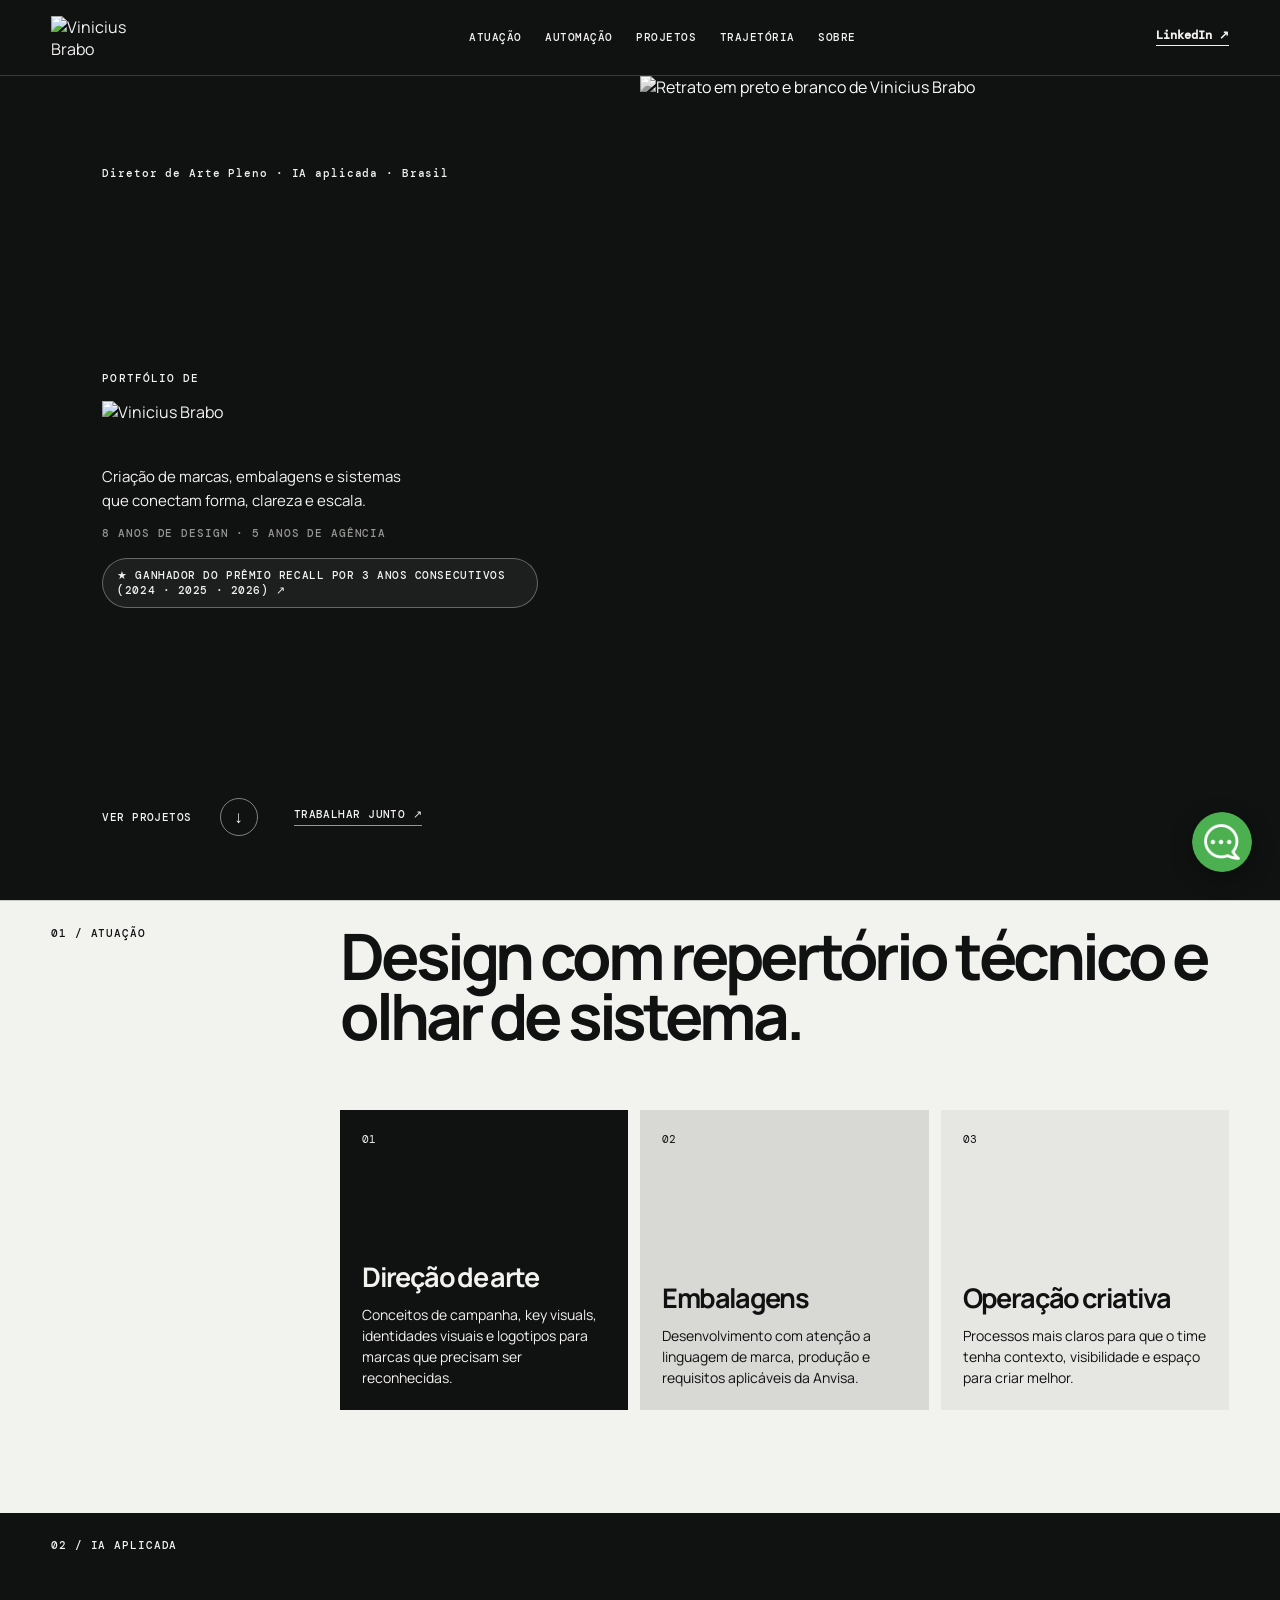
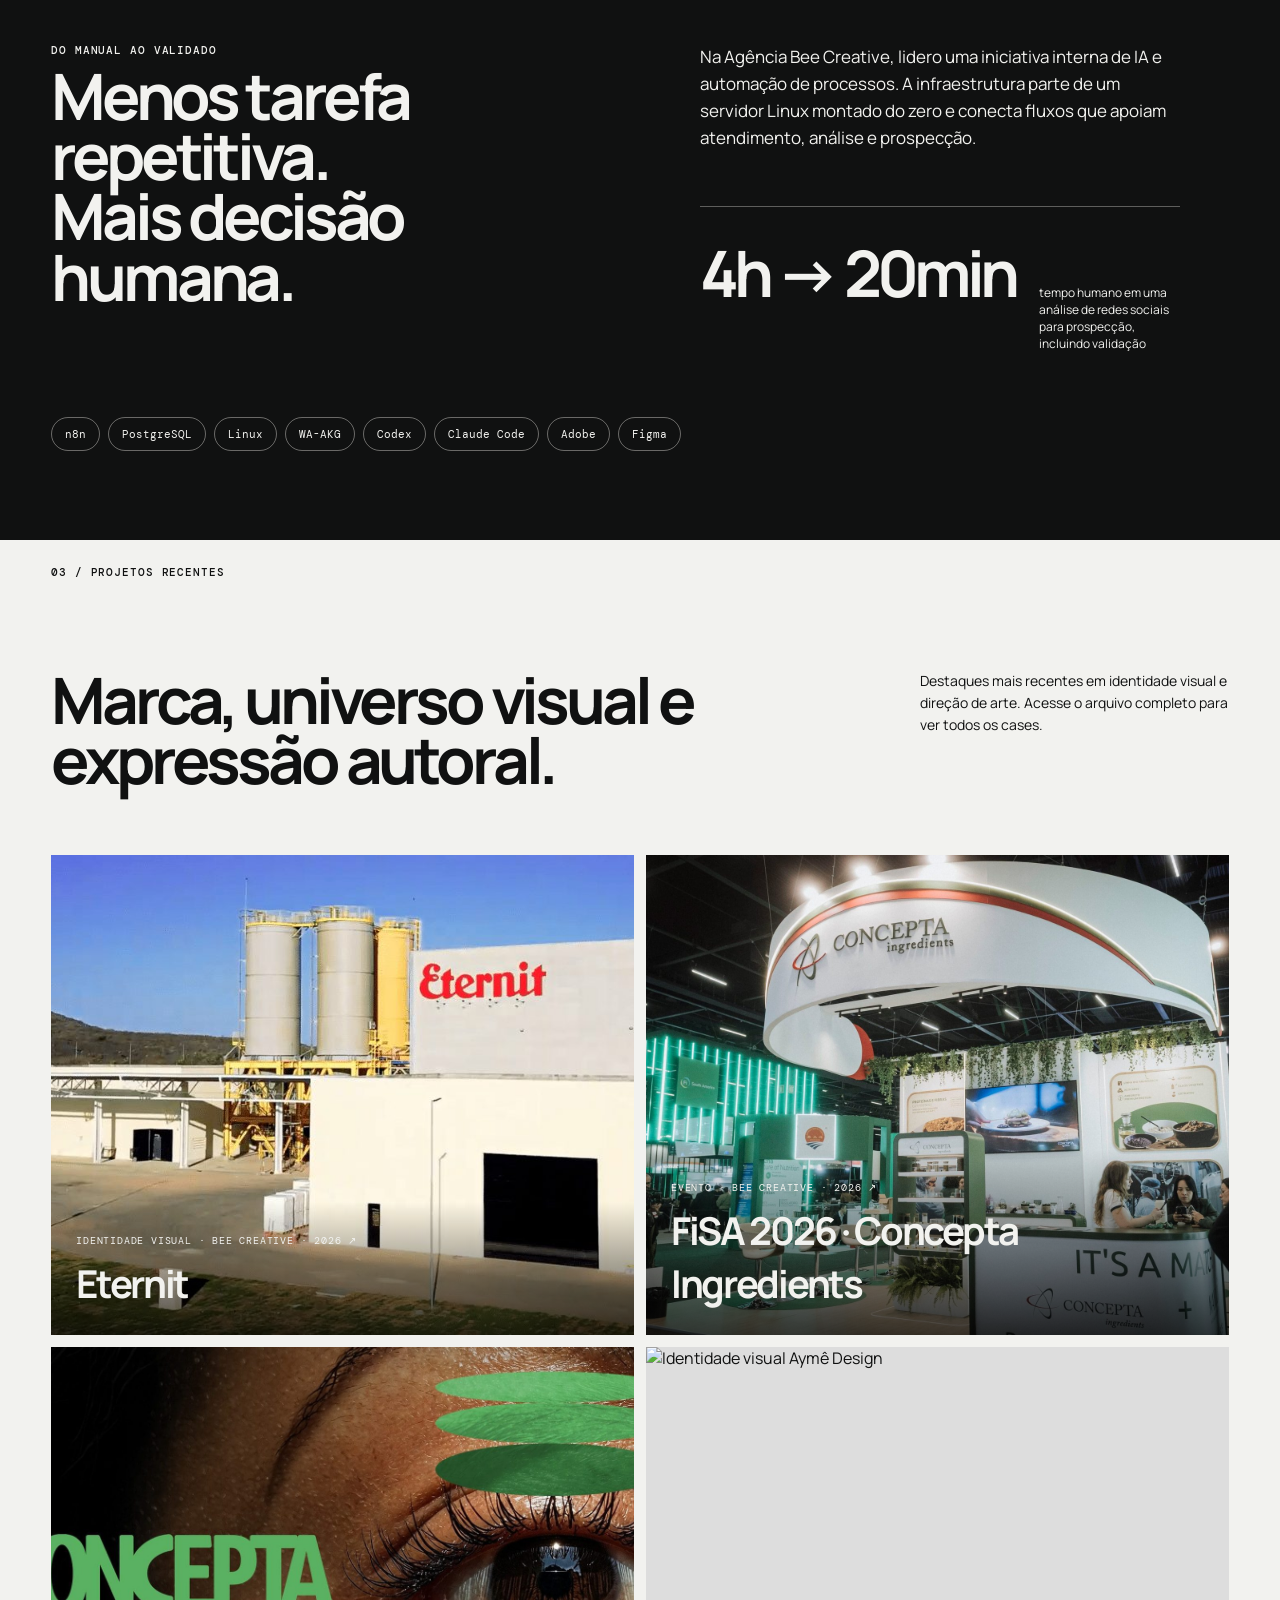
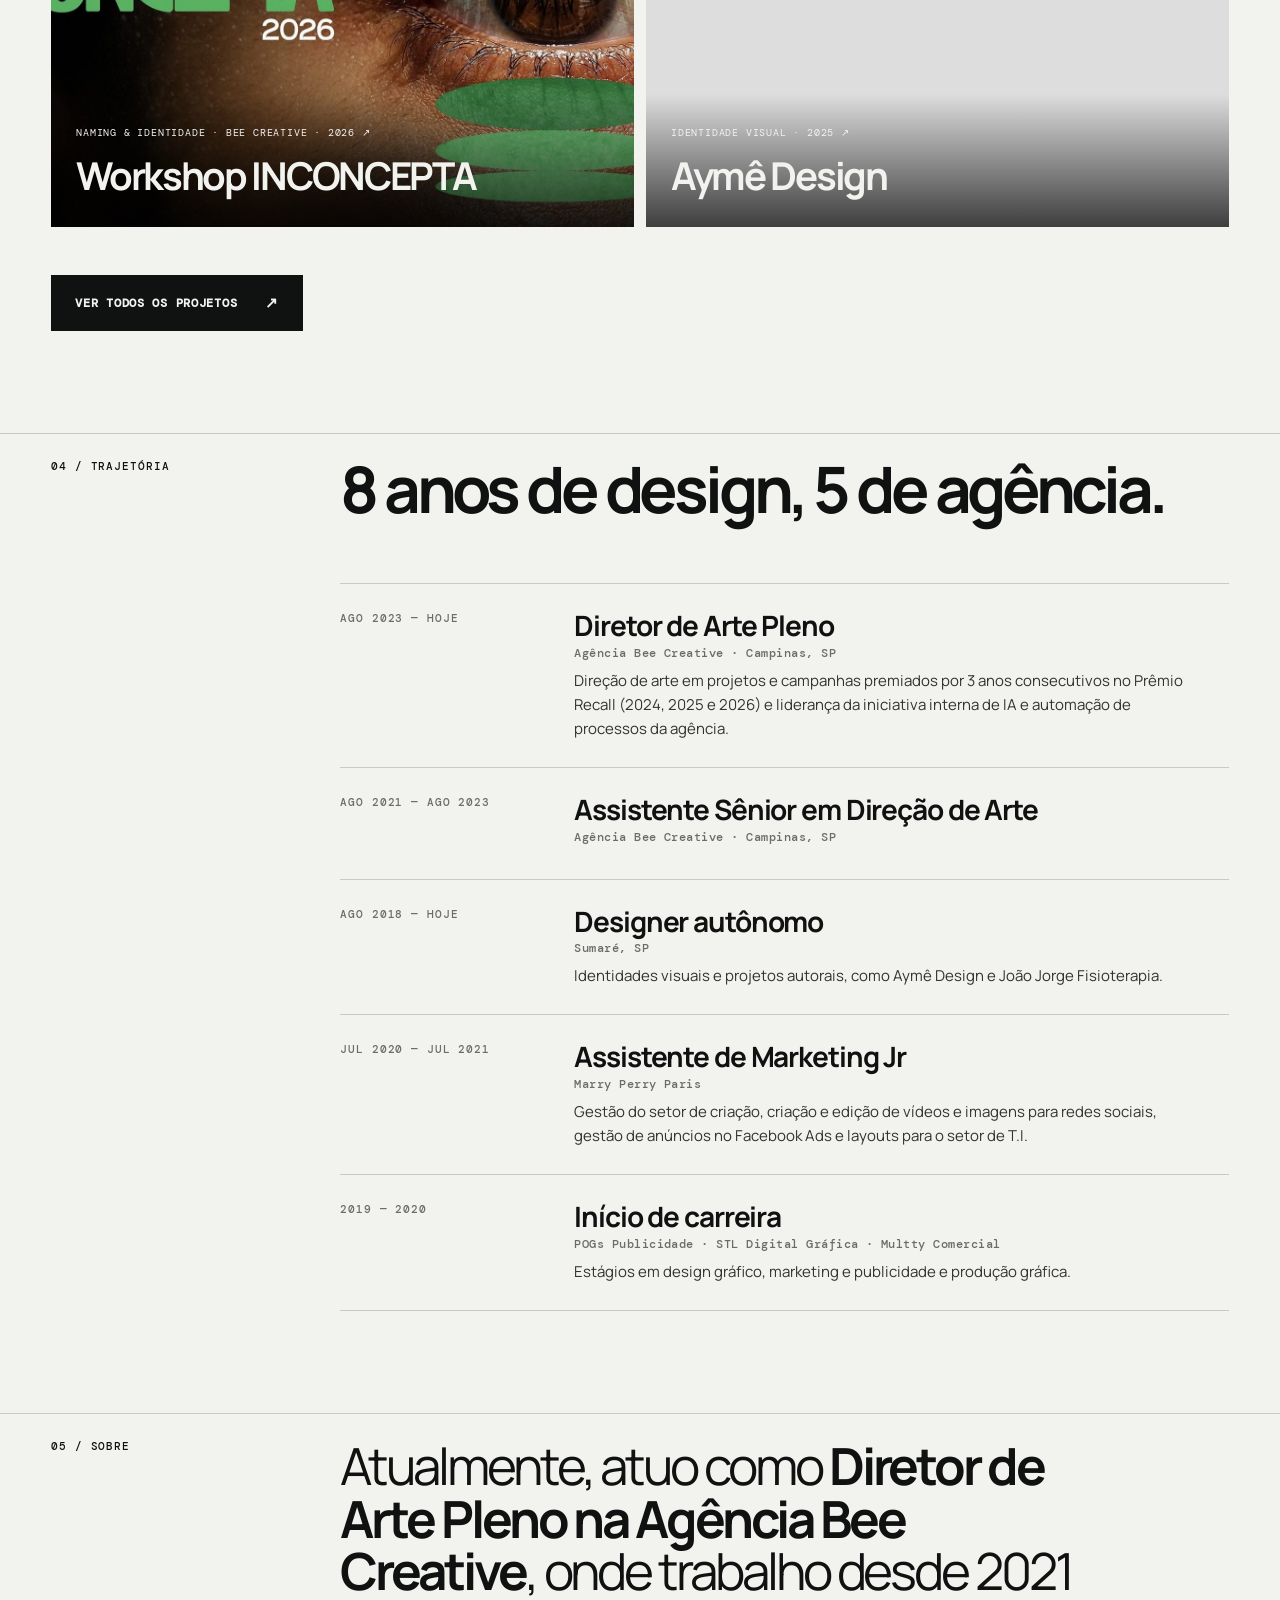
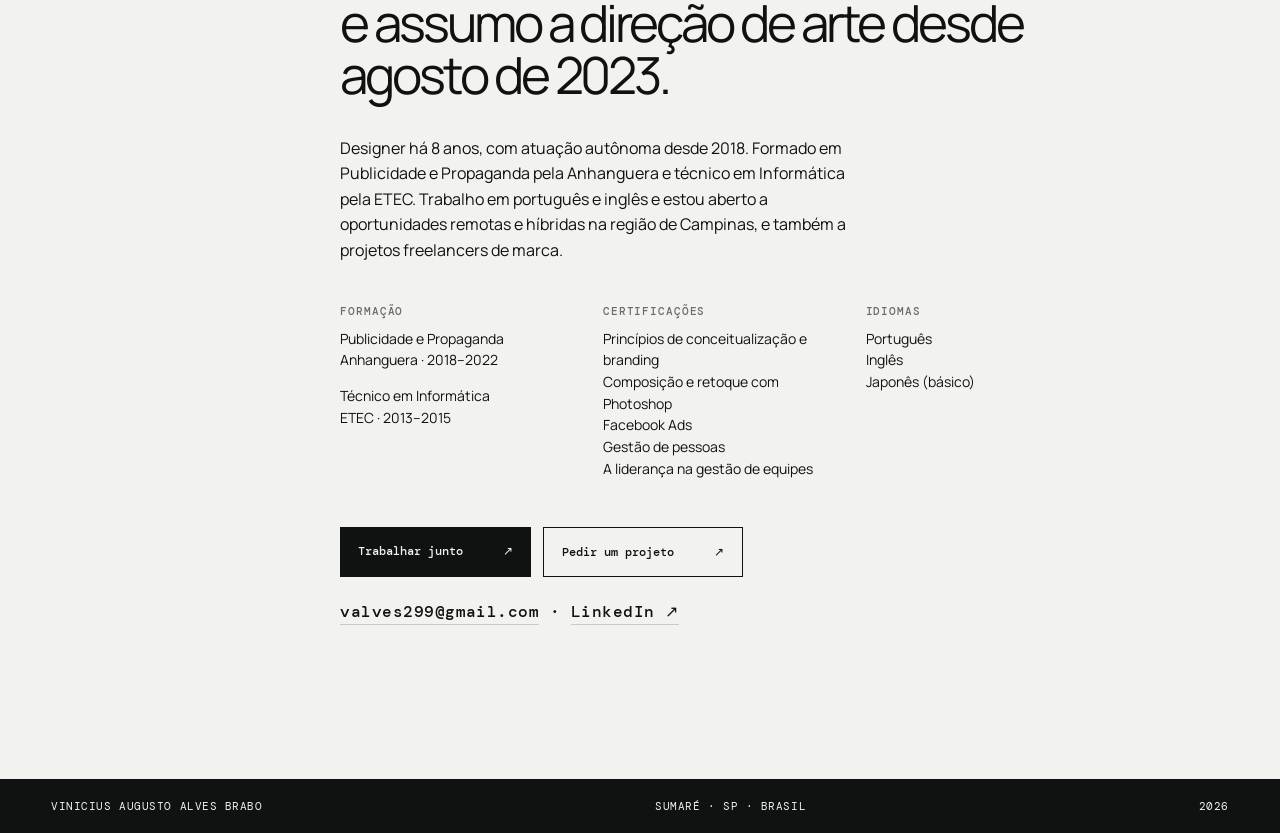
==== index.html @ fe96288f "alpha 0.04" ====
<!doctype html>
<html lang="pt-BR">
  <head>
    <meta charset="UTF-8" />
    <meta name="viewport" content="width=device-width, initial-scale=1.0" />
    <title>Vinicius Brabo — Diretor de Arte Pleno | Branding, embalagens e IA aplicada</title>
    <meta name="description" content="Diretor de Arte Pleno na Agência Bee Creative. 8 anos de design em branding, embalagens e concept art, com IA aplicada à operação criativa. Campinas e região." />
    <link rel="canonical" href="https://likapom.github.io/portfolio/" />
    <meta property="og:title" content="Vinicius Brabo — Diretor de Arte Pleno" />
    <meta property="og:description" content="Branding, embalagens, concept art e IA aplicada à operação criativa. Portfólio de Vinicius Brabo." />
    <meta property="og:type" content="website" />
    <meta property="og:url" content="https://likapom.github.io/portfolio/" />
    <meta property="og:image" content="https://likapom.github.io/portfolio/assets/brand/logo-white.svg" />
    <link rel="icon" type="image/png" href="favicon.png" />
    <link rel="apple-touch-icon" href="favicon.png" />
    <link rel="preconnect" href="https://fonts.googleapis.com" />
    <link rel="preconnect" href="https://fonts.gstatic.com" crossorigin />
    <link href="https://fonts.googleapis.com/css2?family=DM+Mono:wght@400;500&family=Manrope:wght@400;500;600;700;800&display=swap" rel="stylesheet" />
    <link rel="stylesheet" href="styles.css?v=5" />
    <script type="application/ld+json">
    {
      "@context": "https://schema.org",
      "@type": "Person",
      "name": "Vinicius Augusto Alves Brabo",
      "jobTitle": "Diretor de Arte Pleno",
      "worksFor": { "@type": "Organization", "name": "Agência Bee Creative" },
      "email": "mailto:valves299@gmail.com",
      "url": "https://likapom.github.io/portfolio/",
      "address": { "@type": "PostalAddress", "addressLocality": "Sumaré", "addressRegion": "SP", "addressCountry": "BR" },
      "sameAs": ["https://www.linkedin.com/in/viniciusalvesbrabo"],
      "knowsAbout": ["Direção de arte", "Branding", "Identidade visual", "Embalagens", "Concept art", "IA aplicada", "Automação de processos"]
    }
    </script>
  </head>
  <body>
  <a href="#inicio" class="skip-link">Pular para o conteúdo</a>
    <header class="topbar">
      <a class="brand" href="#inicio" aria-label="Início"><img src="assets/brand/logo-white.svg" alt="Vinicius Brabo" /></a>
      <nav aria-label="Navegação principal">
        <a href="#atuacao">Atuação</a>
        <a href="#automacao">Automação</a>
        <a href="projetos.html">Projetos</a>
        <a href="#trajetoria">Trajetória</a>
        <a href="#sobre">Sobre</a>
      </nav>
      <a class="contact-link" href="https://www.linkedin.com/in/viniciusalvesbrabo" target="_blank" rel="noreferrer">LinkedIn ↗</a>
    </header>

    <main>
      <section class="hero" id="inicio">
        <div class="hero-copy">
          <p class="eyebrow">Diretor de Arte Pleno · IA aplicada · Brasil</p>
          <div class="hero-statement">
            <p>Portfólio de</p>
            <img class="hero-logo" src="assets/brand/logo-white.svg" alt="Vinicius Brabo" />
            <h1 class="visually-hidden">Vinicius Brabo — Direção de arte e IA aplicada</h1>
            <p class="hero-description">Criação de marcas, embalagens e sistemas que conectam forma, clareza e escala.</p>
            <p class="hero-proof">8 anos de design · 5 anos de agência</p>
            <a class="hero-award" href="https://premiorecall.com" target="_blank" rel="noopener noreferrer">★ Ganhador do Prêmio Recall por 3 anos consecutivos (2024 · 2025 · 2026) ↗</a>
          </div>
          <div class="hero-actions">
            <a class="hero-cta" href="#projetos">Ver projetos <span>↓</span></a>
            <a class="hero-mail" href="mailto:valves299@gmail.com?subject=Contato%20pelo%20portf%C3%B3lio">Trabalhar junto ↗</a>
          </div>
        </div>
        <figure class="hero-portrait">
          <img src="assets/wix/d2a74a_00232c52337e4da4b8a2b92ffeb35aaf.jpg" alt="Retrato em preto e branco de Vinicius Brabo" />
        </figure>
      </section>

      <section class="split-section" id="atuacao">
        <p class="section-label">01 / ATUAÇÃO</p>
        <div class="section-content">
          <h2>Design com repertório técnico e olhar de sistema.</h2>
          <div class="cards">
            <article class="card card-dark">
              <span>01</span>
              <h3>Direção de arte</h3>
              <p>Conceitos de campanha, key visuals, identidades visuais e logotipos para marcas que precisam ser reconhecidas.</p>
            </article>
            <article class="card card-gray">
              <span>02</span>
              <h3>Embalagens</h3>
              <p>Desenvolvimento com atenção a linguagem de marca, produção e requisitos aplicáveis da Anvisa.</p>
            </article>
            <article class="card card-light">
              <span>03</span>
              <h3>Operação criativa</h3>
              <p>Processos mais claros para que o time tenha contexto, visibilidade e espaço para criar melhor.</p>
            </article>
          </div>
        </div>
      </section>

      <section class="feature" id="automacao">
        <p class="section-label">02 / IA APLICADA</p>
        <div class="feature-grid">
          <div>
            <p class="feature-kicker">DO MANUAL AO VALIDADO</p>
            <h2>Menos tarefa repetitiva.<br />Mais decisão humana.</h2>
          </div>
          <div class="feature-copy">
            <p>Na Agência Bee Creative, lidero uma iniciativa interna de IA e automação de processos. A infraestrutura parte de um servidor Linux montado do zero e conecta fluxos que apoiam atendimento, análise e prospecção.</p>
            <div class="metric"><strong>4h → 20min</strong><span>tempo humano em uma análise de redes sociais para prospecção, incluindo validação</span></div>
          </div>
        </div>
        <div class="toolbelt" aria-label="Ferramentas usadas">
          <span>n8n</span><span>PostgreSQL</span><span>Linux</span><span>WA-AKG</span><span>Codex</span><span>Claude Code</span><span>Adobe</span><span>Figma</span>
        </div>
      </section>

      <section class="projects" id="projetos">
        <p class="section-label">03 / PROJETOS RECENTES</p>
        <div class="project-heading">
          <h2>Marca, universo visual e expressão autoral.</h2>
          <p>Destaques mais recentes em identidade visual e direção de arte. Acesse o arquivo completo para ver todos os cases.</p>
        </div>
        <div class="project-grid">
          <a href="projeto-eternit.html" class="project-card project-card-wide" aria-label="Ver projeto Eternit"><img src="assets/bee/eternit/hero.jpg" alt="Fachada da fábrica da Eternit" loading="lazy" /><div><span>IDENTIDADE VISUAL · BEE CREATIVE · 2026 ↗</span><h3>Eternit</h3></div></a>
          <a href="projeto-fisa-concepta.html" class="project-card" aria-label="Ver projeto FiSA 2026 · Concepta Ingredients"><img src="assets/bee/fisa-concepta/hero.jpg" alt="Estande da Concepta Ingredients na FiSA 2026" loading="lazy" /><div><span>EVENTO · BEE CREATIVE · 2026 ↗</span><h3>FiSA 2026 · Concepta Ingredients</h3></div></a>
          <a href="projeto-workshop-inconcepta.html" class="project-card project-card-wide" aria-label="Ver projeto Workshop INCONCEPTA"><img src="assets/bee/workshop-inconcepta/hero.jpg" alt="Identidade visual do workshop INCONCEPTA 2026" loading="lazy" /><div><span>NAMING &amp; IDENTIDADE · BEE CREATIVE · 2026 ↗</span><h3>Workshop INCONCEPTA</h3></div></a>
          <a href="projeto-ayme.html" class="project-card project-card-wide" aria-label="Ver projeto Aymê Design"><img src="assets/wix/d2a74a_794bdeaed2734d61a64a428ba99771d8.jpg" alt="Identidade visual Aymê Design" loading="lazy" /><div><span>IDENTIDADE VISUAL · 2025 ↗</span><h3>Aymê Design</h3></div></a>
        </div>
        <div class="projects-cta-wrap">
          <a href="projetos.html" class="projects-cta-btn">
            Ver todos os projetos <span>↗</span>
          </a>
        </div>
      </section>

      <section class="split-section" id="trajetoria">
        <p class="section-label">04 / TRAJETÓRIA</p>
        <div class="section-content">
          <h2>8 anos de design, 5 de agência.</h2>
          <ol class="timeline">
            <li>
              <span class="tl-date">AGO 2023 — HOJE</span>
              <div>
                <h3>Diretor de Arte Pleno</h3>
                <p class="tl-org">Agência Bee Creative · Campinas, SP</p>
                <p>Direção de arte em projetos e campanhas premiados por 3 anos consecutivos no Prêmio Recall (2024, 2025 e 2026) e liderança da iniciativa interna de IA e automação de processos da agência.</p>
              </div>
            </li>
            <li>
              <span class="tl-date">AGO 2021 — AGO 2023</span>
              <div>
                <h3>Assistente Sênior em Direção de Arte</h3>
                <p class="tl-org">Agência Bee Creative · Campinas, SP</p>
              </div>
            </li>
            <li>
              <span class="tl-date">AGO 2018 — HOJE</span>
              <div>
                <h3>Designer autônomo</h3>
                <p class="tl-org">Sumaré, SP</p>
                <p>Identidades visuais e projetos autorais, como Aymê Design e João Jorge Fisioterapia.</p>
              </div>
            </li>
            <li>
              <span class="tl-date">JUL 2020 — JUL 2021</span>
              <div>
                <h3>Assistente de Marketing Jr</h3>
                <p class="tl-org">Marry Perry Paris</p>
                <p>Gestão do setor de criação, criação e edição de vídeos e imagens para redes sociais, gestão de anúncios no Facebook Ads e layouts para o setor de T.I.</p>
              </div>
            </li>
            <li>
              <span class="tl-date">2019 — 2020</span>
              <div>
                <h3>Início de carreira</h3>
                <p class="tl-org">POGs Publicidade · STL Digital Gráfica · Multty Comercial</p>
                <p>Estágios em design gráfico, marketing e publicidade e produção gráfica.</p>
              </div>
            </li>
          </ol>
        </div>
      </section>

      <section class="about" id="sobre">
        <p class="section-label">05 / SOBRE</p>
        <div class="about-copy">
          <p class="large-copy">Atualmente, atuo como <strong>Diretor de Arte Pleno na Agência Bee Creative</strong>, onde trabalho desde 2021 e assumo a direção de arte desde agosto de 2023.</p>
          <p>Designer há 8 anos, com atuação autônoma desde 2018. Formado em Publicidade e Propaganda pela Anhanguera e técnico em Informática pela ETEC. Trabalho em português e inglês e estou aberto a oportunidades remotas e híbridas na região de Campinas, e também a projetos freelancers de marca.</p>
          <div class="credentials">
            <div>
              <h4>Formação</h4>
              <p>Publicidade e Propaganda<br />Anhanguera · 2018–2022</p>
              <p>Técnico em Informática<br />ETEC · 2013–2015</p>
            </div>
            <div>
              <h4>Certificações</h4>
              <p>Princípios de conceitualização e branding<br />Composição e retoque com Photoshop<br />Facebook Ads<br />Gestão de pessoas<br />A liderança na gestão de equipes</p>
            </div>
            <div>
              <h4>Idiomas</h4>
              <p>Português<br />Inglês<br />Japonês (básico)</p>
            </div>
          </div>
          <div class="contact-paths">
            <a class="button" href="mailto:valves299@gmail.com?subject=Oportunidade%20de%20trabalho">Trabalhar junto <span>↗</span></a>
            <a class="button button-outline" href="mailto:valves299@gmail.com?subject=Pedido%20de%20projeto%20(freelance)">Pedir um projeto <span>↗</span></a>
          </div>
          <p class="contact-line">
            <a href="mailto:valves299@gmail.com">valves299@gmail.com</a> ·
            <a href="https://www.linkedin.com/in/viniciusalvesbrabo" target="_blank" rel="noreferrer">LinkedIn ↗</a>
          </p>
        </div>
      </section>
    </main>

    <footer>
      <span>VINICIUS AUGUSTO ALVES BRABO</span>
      <span>SUMARÉ · SP · BRASIL</span>
      <span>2026</span>
    </footer>

    <!-- Botão Fixo de Contato (WhatsApp) -->
    <a href="https://web.whatsapp.com/send?phone=5519997240129" class="whatsapp-float" target="_blank" rel="noopener noreferrer" aria-label="Contato via WhatsApp">
      <img src="assets/brand/whatsapp.png" alt="WhatsApp" width="60" height="60" />
    </a>

    <!-- Automação de Projetos por Data -->
    <script src="projects-data.js?v=5"></script>
    <script>
      (function() {
        const grid = document.querySelector('.project-grid');
        if (!grid || typeof getRecentProjects !== 'function') return;

        const recents = getRecentProjects(4);
        if (!recents || recents.length === 0) return;

        grid.innerHTML = recents.map(proj => `
          <a href="${proj.url}" class="project-card ${proj.wide ? 'project-card-wide' : ''}" data-date="${proj.date}" aria-label="Ver projeto ${proj.title}">
            <img src="${proj.image}" alt="${proj.alt}" loading="lazy" />
            <div>
              <span>${proj.category} · ${proj.dateDisplay} ↗</span>
              <h3>${proj.title}</h3>
            </div>
          </a>
        `).join('');
      })();
    </script>
  </body>
</html>
---- styles.css ----
/* Reset / Normalize */
* {
  margin: 0;
  padding: 0;
  box-sizing: border-box;
}
/* Root variables */
:root { --ink: #101111; --cream: #f2f2ef; --gray: #d8d8d4; --line: rgba(16,17,17,.18); }
* { box-sizing: border-box; }
html { scroll-behavior: smooth; }
body { margin: 0; background: var(--cream); color: var(--ink); font-family: Manrope, Arial, sans-serif; }
a { color: inherit; text-decoration: none; }
.skip-link { position: absolute; top: -100%; left: 0; z-index: 9999; padding: 12px 20px; background: var(--ink); color: var(--cream); font: 600 13px "DM Mono", monospace; text-decoration: underline; border-bottom-right-radius: 4px; transition: top .15s; }
.skip-link:focus { top: 0; }
.topbar { height: 76px; padding: 0 4vw; border-bottom: 1px solid rgba(239,238,232,.18); display: flex; align-items: center; justify-content: space-between; position: relative; background: var(--ink); color: var(--cream); z-index: 5; }
.brand { display: flex; width: 118px; }.brand img { width: 100%; height: auto; }
nav { display: flex; gap: 24px; font: 500 11px/1 "DM Mono", monospace; letter-spacing: .04em; text-transform: uppercase; }.contact-link { font: 600 12px/1 "DM Mono", monospace; border-bottom: 1px solid var(--cream); padding-bottom: 4px; }
.hero { min-height: calc(100svh - 76px); display: grid; grid-template-columns: 1fr 1fr; background: var(--ink); color: var(--cream); }.eyebrow,.section-label,.feature-kicker { font: 500 11px/1.4 "DM Mono", monospace; letter-spacing: .08em; }.hero-copy { padding: clamp(40px,7vw,110px) clamp(28px,8vw,130px) clamp(34px,5vw,76px); display: flex; flex-direction: column; justify-content: space-between; }.hero-statement { margin: auto 0; }.hero-statement > p:first-child { margin: 0 0 16px; font: 500 11px "DM Mono", monospace; letter-spacing: .1em; text-transform: uppercase; }.hero-logo { display: block; width: min(100%,430px); }.visually-hidden { position: absolute; width: 1px; height: 1px; padding: 0; margin: -1px; overflow: hidden; clip: rect(0,0,0,0); white-space: nowrap; border: 0; }.hero-description { max-width: 300px; margin: 42px 0 0; font-size: 15px; line-height: 1.55; }.hero-cta { width: max-content; display: flex; gap: 28px; align-items: center; font: 500 11px "DM Mono",monospace; letter-spacing: .04em; text-transform: uppercase; }.hero-cta span { width: 38px; height: 38px; border: 1px solid rgba(239,238,232,.5); border-radius: 50%; display: grid; place-items: center; font-size: 17px; }.hero-portrait { margin: 0; min-height: 100%; overflow: hidden; }.hero-portrait img { width: 100%; height: 100%; display: block; object-fit: cover; object-position: 76% 10%; filter: grayscale(1) contrast(1.08); }
.split-section,.about { border-top: 1px solid var(--line); padding: 25px 4vw 8vw; display: grid; grid-template-columns: 22% 1fr; gap: 30px; }.section-content h2,.feature h2 { margin: 0 0 5vw; max-width: 900px; font-size: clamp(35px, 5vw, 74px); letter-spacing: -.065em; line-height: .94; }.cards { display: grid; grid-template-columns: repeat(3,1fr); gap: 12px; }.card { min-height: 300px; padding: 22px; display: flex; flex-direction: column; justify-content: space-between; }.card span { font: 11px "DM Mono", monospace; }.card h3 { margin: auto 0 9px; font-size: 27px; letter-spacing: -.06em; }.card p { margin: 0; max-width: 260px; font-size: 14px; line-height: 1.5; }.card-dark { background: var(--ink); color: var(--cream); }.card-gray { background: var(--gray); }.card-light { background: #e6e6e2; }
.feature { background: var(--ink); color: var(--cream); padding: 25px 4vw 7vw; }.feature-grid { margin: 7vw 0 5vw; display: grid; grid-template-columns: 1.05fr .95fr; gap: 5vw; }.feature h2 { margin: 8px 0 0; }.feature-copy { max-width: 480px; font-size: 17px; line-height: 1.6; }.metric { margin-top: 55px; border-top: 1px solid rgba(239,238,232,.35); padding-top: 15px; display: flex; gap: 24px; align-items: baseline; }.metric strong { color: var(--cream); font-size: clamp(36px,5vw,70px); letter-spacing: -.08em; white-space: nowrap; }.metric span { font-size: 12px; max-width: 170px; line-height: 1.4; }.toolbelt { display: flex; flex-wrap: wrap; gap: 8px; }.toolbelt span { border: 1px solid rgba(239,238,232,.4); padding: 9px 13px; border-radius: 30px; font: 11px "DM Mono", monospace; }
.projects { padding: 25px 4vw 8vw; }.project-heading { margin: 7vw 0 5vw; display: grid; grid-template-columns: 1.1fr .45fr; justify-content: space-between; gap: 9vw; }.project-heading h2 { margin: 0; max-width: 750px; font-size: clamp(35px,5vw,74px); letter-spacing: -.065em; line-height: .94; }.project-heading p { margin: 0; font-size: 14px; line-height: 1.55; }.project-grid { display: grid; grid-template-columns: repeat(2,1fr); gap: 12px; }.project-card { min-height: 480px; background: #ddd; position: relative; overflow: hidden; }.project-card img { width: 100%; height: 100%; object-fit: cover; position: absolute; transition: transform .45s ease; }.project-card:hover img { transform: scale(1.04); }.project-card div { position: absolute; inset: auto 0 0; padding: 25px; color: var(--cream); background: linear-gradient(transparent,rgba(0,0,0,.72)); }.project-card span { font: 10px "DM Mono",monospace; letter-spacing: .08em; }.project-card h3 { margin: 8px 0 0; font-size: clamp(24px,3vw,40px); letter-spacing: -.06em; }.project-card-wide { grid-column: span 1; }
.about { padding-bottom: 12vw; }.about-copy { max-width: 760px; }.large-copy { margin: 0 0 35px; font-size: clamp(29px,4vw,55px); line-height: 1.02; letter-spacing: -.06em; }.about-copy > p:not(.large-copy) { font-size: 16px; max-width: 510px; line-height: 1.6; }.button { margin-top: 34px; background: var(--ink); color: var(--cream); padding: 16px 18px; display: inline-flex; gap: 40px; font: 500 12px "DM Mono", monospace; }.button span { color: var(--cream); }
footer { background: var(--ink); color: var(--cream); padding: 20px 4vw; display: flex; justify-content: space-between; font: 11px "DM Mono", monospace; letter-spacing: .05em; }

/* ==========================================================================
   Página de Detalhes do Projeto (Editorial & Espaçamento Amplo)
   ========================================================================== */
.project-page { background: var(--cream); color: var(--ink); padding-bottom: 4vw; }
.project-intro { padding: 40px 4vw 60px; border-bottom: 1px solid var(--line); }
.project-nav-back { display: flex; justify-content: space-between; align-items: center; margin-bottom: 40px; font: 500 11px/1.4 "DM Mono", monospace; letter-spacing: .08em; text-transform: uppercase; }
.back-link { display: inline-flex; align-items: center; gap: 8px; border-bottom: 1px solid var(--line); padding-bottom: 3px; transition: opacity .2s ease; }
.back-link:hover { opacity: .6; }
.project-category-tag { color: rgba(16,17,17,.6); }
.project-title-block { max-width: 980px; margin-bottom: 50px; }
.project-main-title { font-size: clamp(48px, 8vw, 110px); letter-spacing: -.065em; line-height: .92; margin: 0 0 24px; }
.project-tagline { font-size: clamp(18px, 2.2vw, 26px); line-height: 1.4; letter-spacing: -.02em; color: rgba(16,17,17,.75); max-width: 760px; margin: 0; }
.project-meta-grid { display: grid; grid-template-columns: repeat(4, 1fr); gap: 24px; padding-top: 35px; border-top: 1px solid var(--line); margin: 0; }
.project-meta-item dt { font: 500 11px "DM Mono", monospace; letter-spacing: .08em; color: rgba(16,17,17,.5); margin-bottom: 8px; }
.project-meta-item dd { margin: 0; font-size: 15px; font-weight: 600; line-height: 1.35; }

.project-hero-media, .project-full-media { padding: 5vw 4vw; }
.media-frame { margin: 0; background: #eaeae6; overflow: hidden; display: flex; justify-content: center; align-items: center; border-radius: 2px; }
.media-frame img { width: 100%; height: auto; display: block; object-fit: cover; }
.media-frame-hero { background: #fdfdfb; padding: 3vw; border: 1px solid rgba(16,17,17,.06); }
.media-frame-hero img { max-height: 75vh; object-fit: contain; width: auto; max-width: 100%; margin: 0 auto; }

.project-narrative-split { padding: 6vw 4vw; border-top: 1px solid var(--line); display: grid; grid-template-columns: 22% 1fr; gap: 30px; }
.narrative-body { max-width: 820px; }
.narrative-heading { font-size: clamp(32px, 4vw, 56px); letter-spacing: -.05em; line-height: 1.05; margin: 0 0 28px; }
.narrative-lead { font-size: clamp(20px, 2.4vw, 28px); line-height: 1.4; letter-spacing: -.02em; color: var(--ink); margin: 0 0 24px; font-weight: 500; }
.narrative-paragraph { font-size: 17px; line-height: 1.65; color: rgba(16,17,17,.85); margin: 0 0 20px; }

.releitura-cards { display: grid; grid-template-columns: repeat(3, 1fr); gap: 16px; margin-top: 40px; }
.releitura-card { background: var(--ink); color: var(--cream); padding: 30px 24px; display: flex; flex-direction: column; justify-content: flex-start; min-height: 260px; }
.card-step { font: 500 11px "DM Mono", monospace; letter-spacing: .08em; color: rgba(239,238,232,.5); margin-bottom: 16px; }
.releitura-card h3 { font-size: 24px; letter-spacing: -.04em; margin: 0 0 12px; }
.releitura-card p { margin: 0; font-size: 14px; line-height: 1.55; color: rgba(239,238,232,.85); }

.project-gallery-grid { padding: 2vw 4vw 6vw; display: grid; grid-template-columns: 1fr 1fr; gap: 20px; }
.project-statement-banner { background: var(--ink); color: var(--cream); padding: 8vw 4vw; margin-top: 4vw; }
.banner-inner { max-width: 900px; margin: 0 auto; }
.banner-label { color: rgba(239,238,232,.5); margin-bottom: 30px; }
.banner-quote { font-size: clamp(24px, 3.2vw, 42px); line-height: 1.25; letter-spacing: -.04em; margin: 0 0 35px; border-left: 2px solid var(--cream); padding-left: 30px; font-style: normal; }
.banner-closing { font-size: 18px; line-height: 1.6; color: rgba(239,238,232,.85); margin: 0; }

.project-footer-nav { padding: 60px 4vw; border-top: 1px solid var(--line); display: flex; justify-content: space-between; align-items: center; }
.project-nav-btn { display: inline-flex; align-items: center; gap: 12px; font: 600 13px "DM Mono", monospace; letter-spacing: .05em; text-transform: uppercase; border-bottom: 1px solid var(--ink); padding-bottom: 4px; transition: opacity .2s ease; }
.project-nav-btn:hover { opacity: .6; }

/* ==========================================================================
   Home: CTA para ver todos os projetos
   ========================================================================== */
.projects-cta-wrap { margin-top: 48px; display: flex; justify-content: flex-start; }
.projects-cta-btn { display: inline-flex; align-items: center; gap: 28px; background: var(--ink); color: var(--cream); padding: 18px 24px; font: 600 12px "DM Mono", monospace; text-transform: uppercase; letter-spacing: .06em; transition: opacity .2s ease, transform .2s ease; }
.projects-cta-btn:hover { opacity: .9; transform: translateX(3px); }
.projects-cta-btn span { font-size: 15px; }

/* ==========================================================================
   Página Geral de Projetos (projetos.html)
   ========================================================================== */
.all-projects-page { padding: 40px 4vw 8vw; background: var(--cream); color: var(--ink); }
.all-projects-header { padding-bottom: 4vw; border-bottom: 1px solid var(--line); margin-bottom: 5vw; }
.all-projects-title { font-size: clamp(48px, 8vw, 110px); letter-spacing: -.065em; line-height: .92; margin: 16px 0 24px; }
.all-projects-desc { font-size: clamp(16px, 2vw, 22px); line-height: 1.5; color: rgba(16,17,17,.75); max-width: 720px; margin: 0; }
.filter-tabs { margin-top: 36px; display: flex; flex-wrap: wrap; gap: 10px; }
.filter-tab { font: 500 11px "DM Mono", monospace; letter-spacing: .08em; text-transform: uppercase; padding: 10px 18px; border: 1px solid var(--line); border-radius: 30px; cursor: pointer; background: transparent; color: var(--ink); transition: all .2s ease; }
.filter-tab.active, .filter-tab:hover { background: var(--ink); color: var(--cream); border-color: var(--ink); }
.active-nav { border-bottom: 1px solid var(--cream); padding-bottom: 4px; }

/* ==========================================================================
   Botão Fixo de Contato (WhatsApp)
   ========================================================================== */
.whatsapp-float {
  position: fixed;
  bottom: 28px;
  right: 28px;
  width: 60px;
  height: 60px;
  z-index: 9999;
  border-radius: 50%;
  display: flex;
  align-items: center;
  justify-content: center;
  box-shadow: 0 6px 22px rgba(0, 0, 0, 0.32);
  transition: transform .25s cubic-bezier(.34, 1.56, .64, 1), box-shadow .25s ease;
}
.whatsapp-float:hover {
  transform: scale(1.1);
  box-shadow: 0 8px 28px rgba(0, 0, 0, 0.45);
}
.whatsapp-float img {
  width: 100%;
  height: 100%;
  display: block;
  border-radius: 50%;
}

@media (max-width: 700px) {
  .topbar { padding: 0 22px; }.topbar nav { display: none; }.hero { min-height: auto; grid-template-columns: 1fr; }.hero-copy { min-height: 480px; padding: 60px 22px 34px; }.hero h1 { font-size: clamp(66px, 20vw, 105px); }.hero-description { margin-top: 32px; font-size: 14px; }.hero-portrait { min-height: 430px; }.hero-portrait img { object-position: 60% center; }.split-section,.about { grid-template-columns: 1fr; padding: 22px 22px 70px; gap: 50px; }.cards,.feature-grid,.project-heading,.project-grid { grid-template-columns: 1fr; }.card { min-height: 245px; }.feature,.projects { padding: 22px 22px 70px; }.feature-grid,.project-heading { margin: 70px 0 50px; gap: 45px; }.metric { margin-top: 35px; }.project-card { min-height: 390px; }.about { gap: 30px; }.large-copy { font-size: 34px; } footer { padding: 18px 22px; gap: 15px; flex-direction: column; }
  .project-meta-grid { grid-template-columns: 1fr 1fr; gap: 20px; }
  .project-narrative-split { grid-template-columns: 1fr; padding: 40px 22px; gap: 20px; }
  .releitura-cards { grid-template-columns: 1fr; }
  .project-gallery-grid { grid-template-columns: 1fr; }
  .project-intro, .project-hero-media, .project-full-media { padding-left: 22px; padding-right: 22px; }
  .banner-quote { padding-left: 18px; font-size: 24px; }
  .project-footer-nav { flex-direction: column; gap: 25px; align-items: flex-start; }
  .all-projects-page { padding: 30px 22px 60px; }
  .filter-tabs { gap: 8px; }
  .filter-tab { padding: 8px 14px; font-size: 10px; }
  .whatsapp-float { bottom: 20px; right: 20px; width: 52px; height: 52px; }
}

/* ==========================================================================
   Home: ações do hero, trajetória, credenciais e caminhos de contato
   ========================================================================== */
.hero-actions { display: flex; flex-wrap: wrap; align-items: center; gap: 22px 36px; }
.hero-mail { font: 500 11px "DM Mono", monospace; letter-spacing: .04em; text-transform: uppercase; border-bottom: 1px solid rgba(239,238,232,.6); padding-bottom: 4px; transition: opacity .2s ease; }
.hero-mail:hover { opacity: .65; }
.hero-statement > p.hero-proof { margin: 14px 0 0; font: 500 11px "DM Mono", monospace; letter-spacing: .08em; text-transform: uppercase; color: rgba(239,238,232,.6); }
.hero-award { display: inline-flex; align-items: center; gap: 8px; margin-top: 18px; padding: 9px 14px; border: 1px solid rgba(239,238,232,.35); border-radius: 30px; font: 500 11px/1.35 "DM Mono", monospace; letter-spacing: .05em; text-transform: uppercase; color: var(--cream); background: rgba(239,238,232,.06); transition: background .2s ease, border-color .2s ease; }
.hero-award:hover { background: rgba(239,238,232,.14); border-color: rgba(239,238,232,.75); }
.project-credit { margin: 22px 0 0; font: 400 12px/1.5 "DM Mono", monospace; color: rgba(16,17,17,.65); }
.project-credit a { border-bottom: 1px solid var(--line); padding-bottom: 2px; transition: opacity .2s ease; }
.project-credit a:hover { opacity: .65; }
.project-award { display: inline-block; margin: 14px 0 0; padding: 7px 13px; background: var(--ink); color: var(--cream); font: 500 11px/1.3 "DM Mono", monospace; letter-spacing: .06em; text-transform: uppercase; }
.narrative-list { margin: 16px 0 20px 20px; font-size: 16px; line-height: 1.65; color: rgba(16,17,17,.85); }
.narrative-list li { margin-bottom: 6px; }
.project-gallery-grid.gallery-3 { grid-template-columns: repeat(3, 1fr); }

.timeline { list-style: none; margin: 0; padding: 0; border-top: 1px solid var(--line); }
.timeline li { display: grid; grid-template-columns: 210px 1fr; gap: 24px; padding: 26px 0; border-bottom: 1px solid var(--line); }
.tl-date { font: 500 11px/1.5 "DM Mono", monospace; letter-spacing: .08em; color: rgba(16,17,17,.6); }
.timeline h3 { margin: 0 0 4px; font-size: clamp(20px, 2.4vw, 28px); letter-spacing: -.04em; line-height: 1.1; }
.tl-org { margin: 0 0 8px; font: 500 12px "DM Mono", monospace; letter-spacing: .04em; color: rgba(16,17,17,.6); }
.timeline li p:not(.tl-org) { margin: 0; max-width: 620px; font-size: 15px; line-height: 1.6; color: rgba(16,17,17,.85); }

.credentials { margin: 40px 0 0; max-width: 900px; display: grid; grid-template-columns: repeat(3, 1fr); gap: 28px; }
.credentials h4 { margin: 0 0 10px; font: 500 11px "DM Mono", monospace; letter-spacing: .08em; text-transform: uppercase; color: rgba(16,17,17,.6); }
.about-copy .credentials p { margin: 0 0 14px; max-width: none; font-size: 14px; line-height: 1.55; }

.contact-paths { margin-top: 34px; display: flex; flex-wrap: wrap; gap: 12px; }
.contact-paths .button { margin-top: 0; }
.button-outline { background: transparent; color: var(--ink); border: 1px solid var(--ink); }
.button-outline span { color: var(--ink); }
.contact-line { margin: 22px 0 0; font: 500 12px "DM Mono", monospace; letter-spacing: .03em; }
.contact-line a { border-bottom: 1px solid var(--line); padding-bottom: 2px; }

@media (max-width: 700px) {
  .timeline li { grid-template-columns: 1fr; gap: 8px; }
  .credentials { grid-template-columns: 1fr; gap: 18px; }
  .hero-actions { gap: 18px 28px; }
  .project-gallery-grid.gallery-3 { grid-template-columns: 1fr; }
  .hero-award { font-size: 10px; padding: 8px 12px; }
}
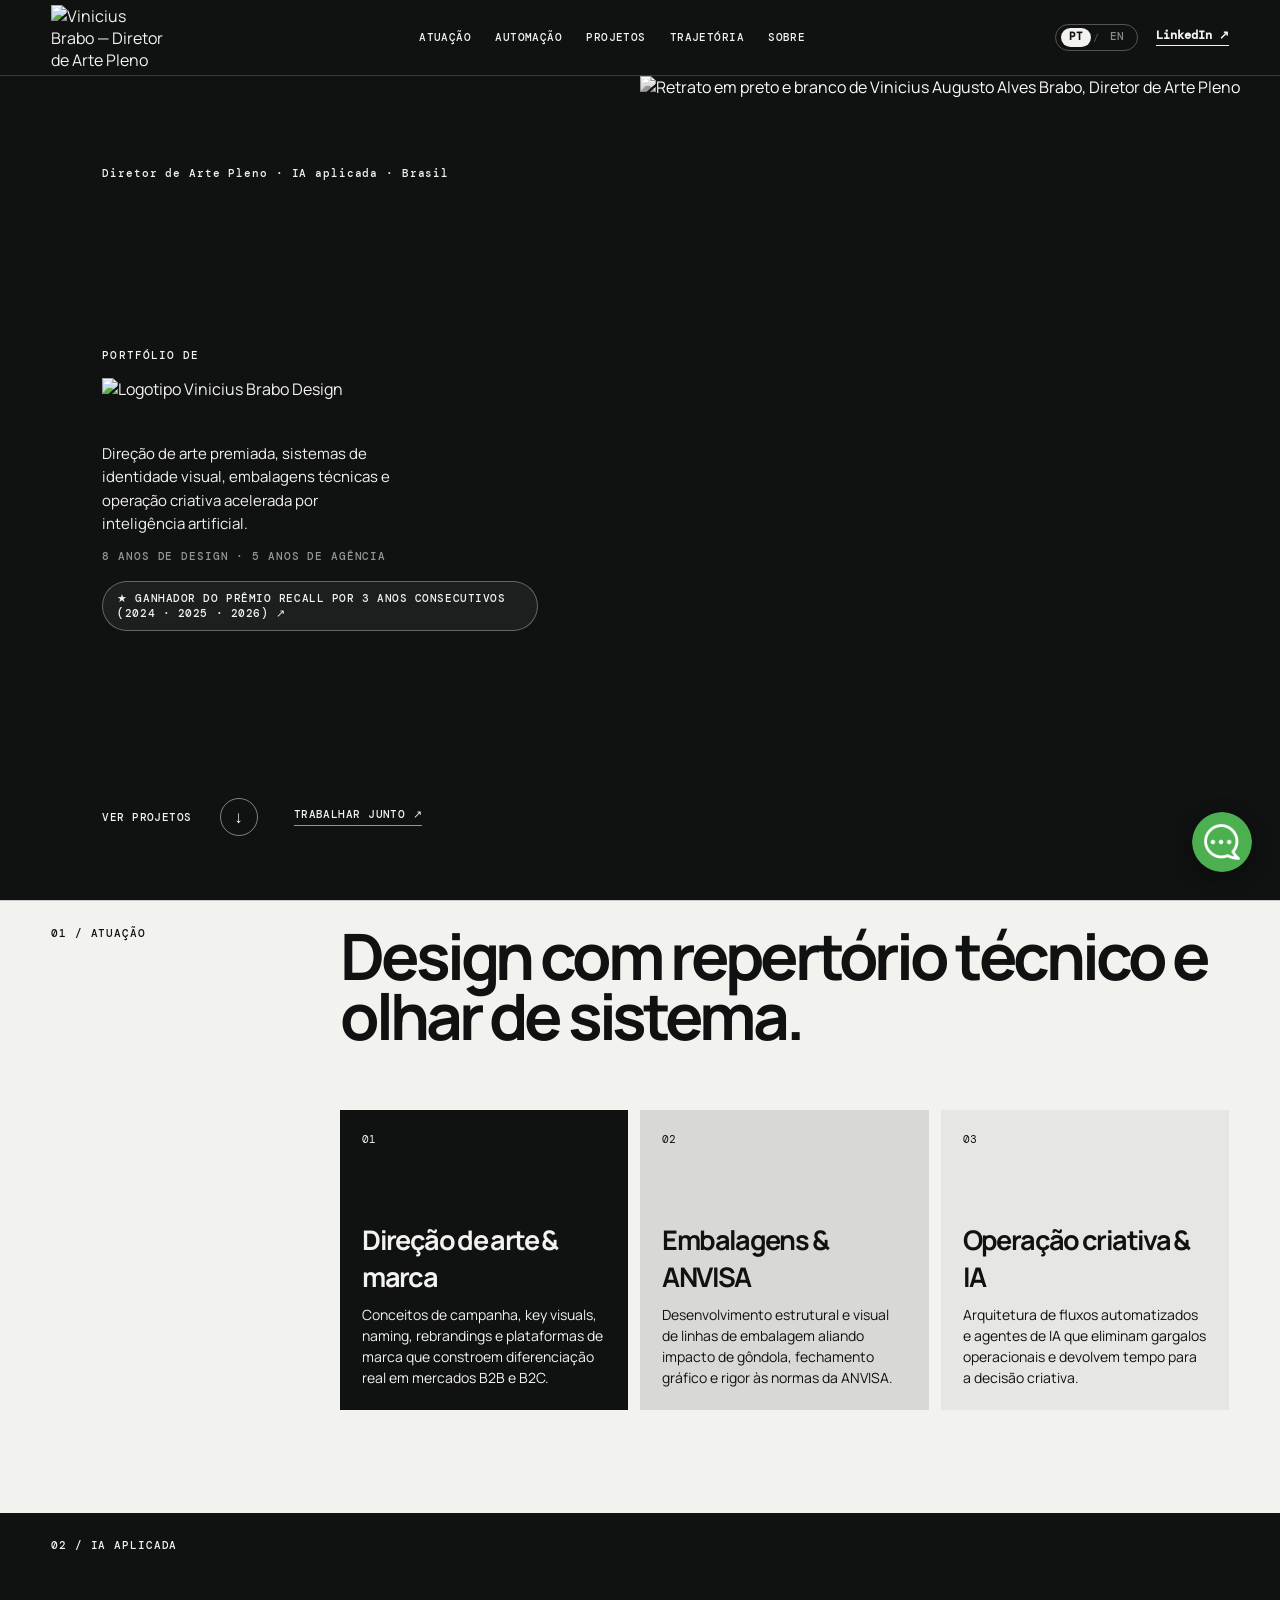
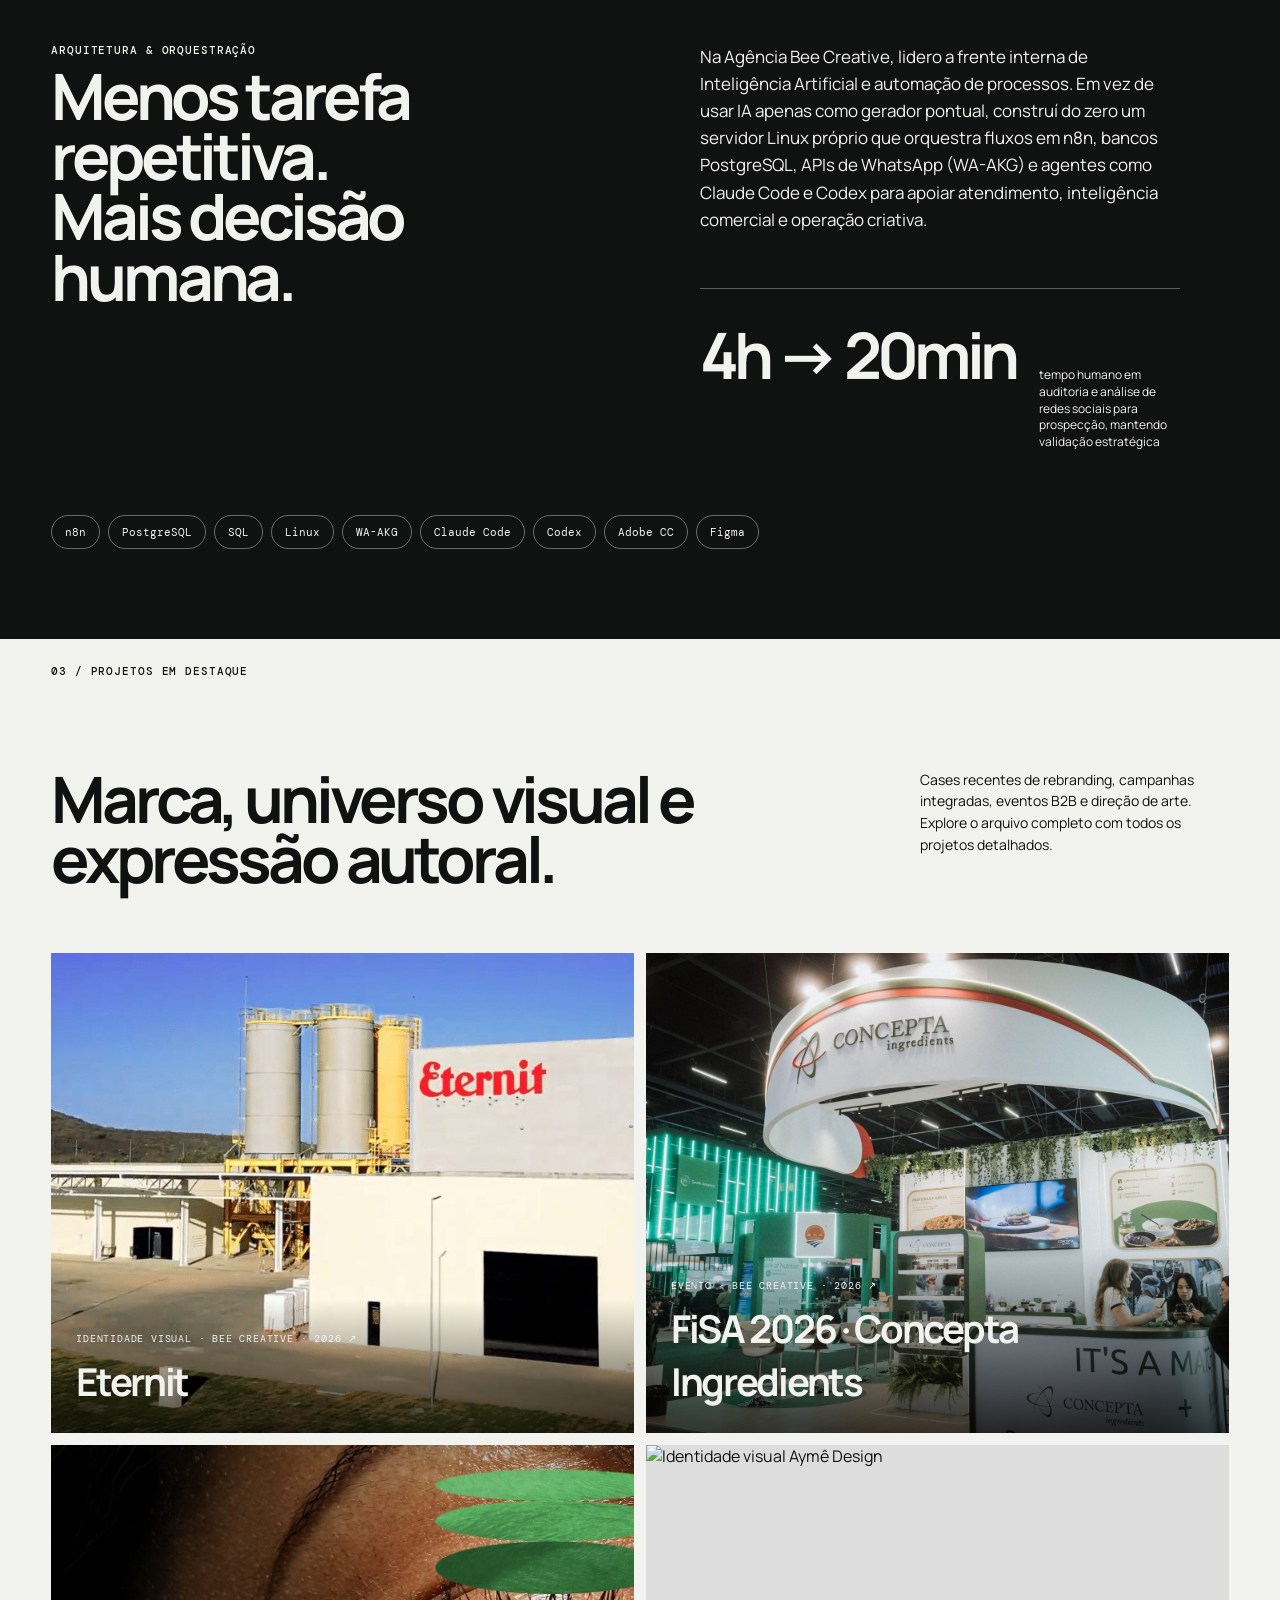
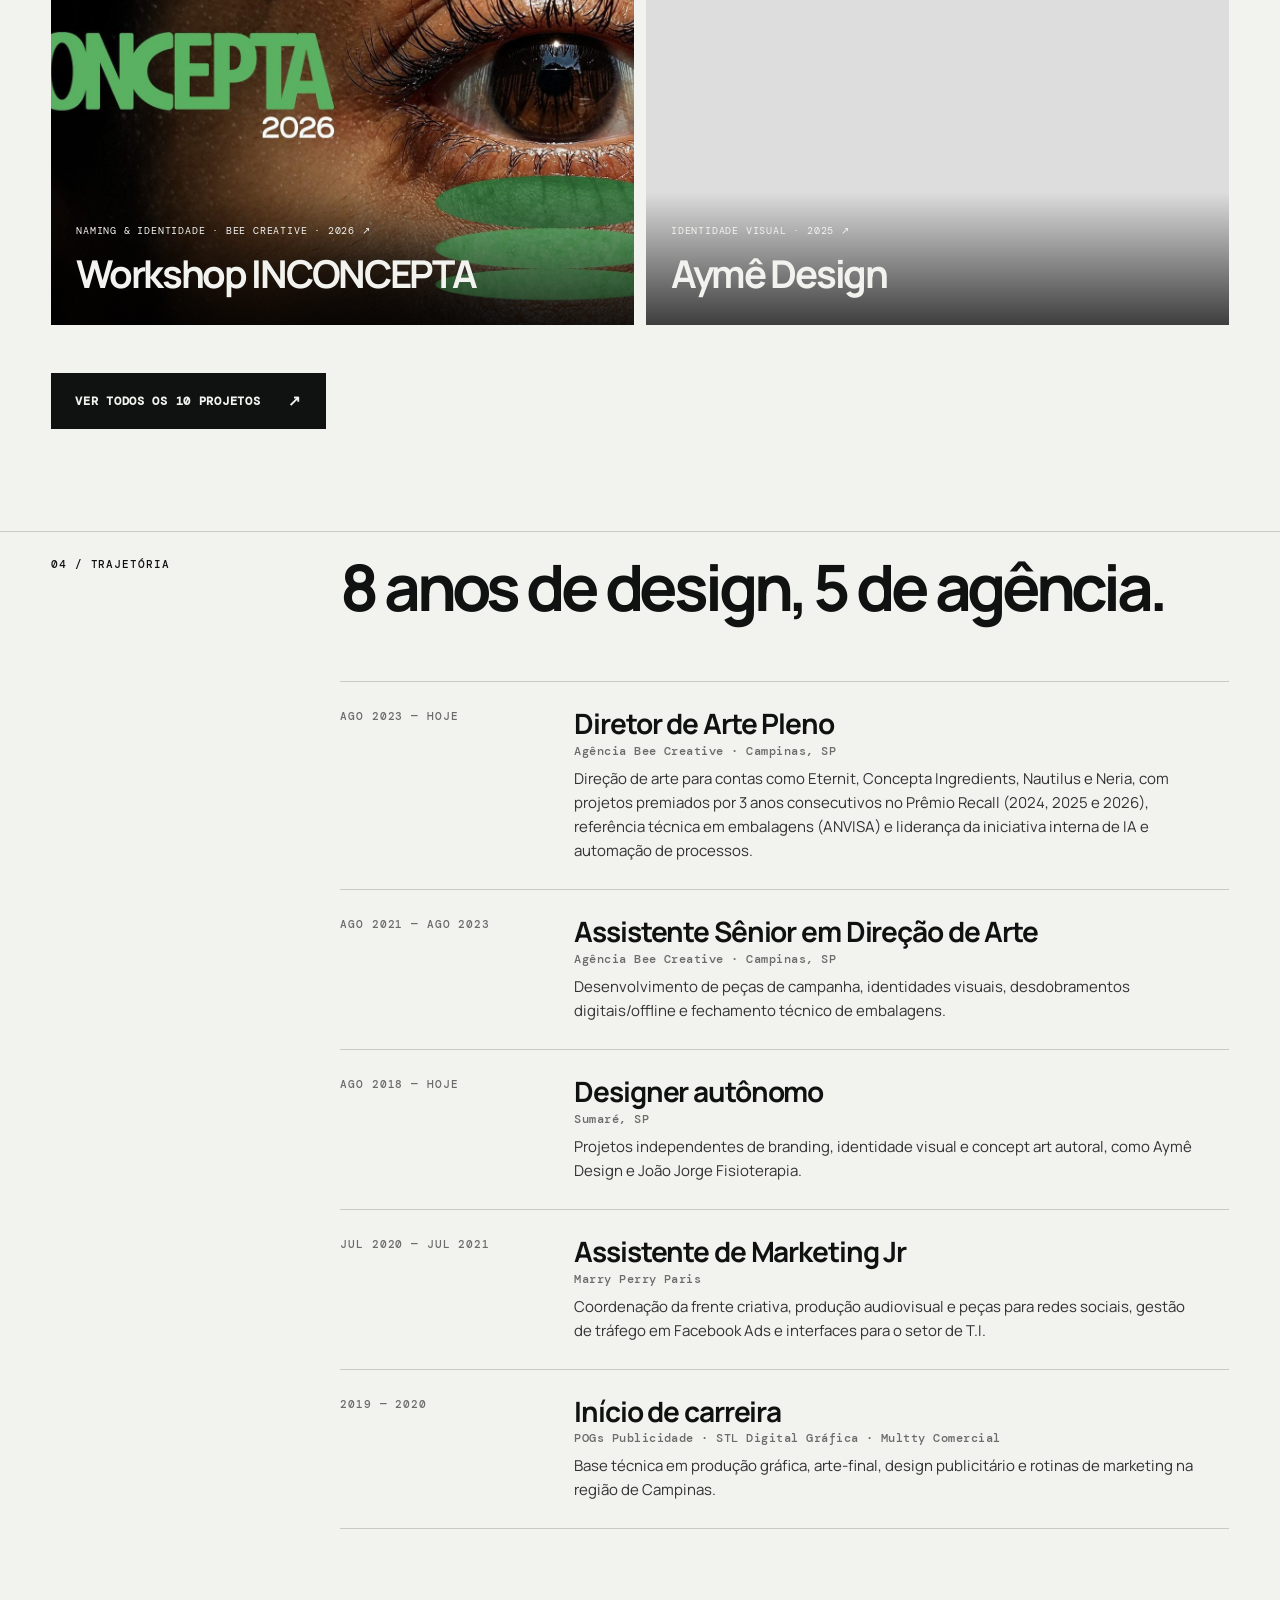
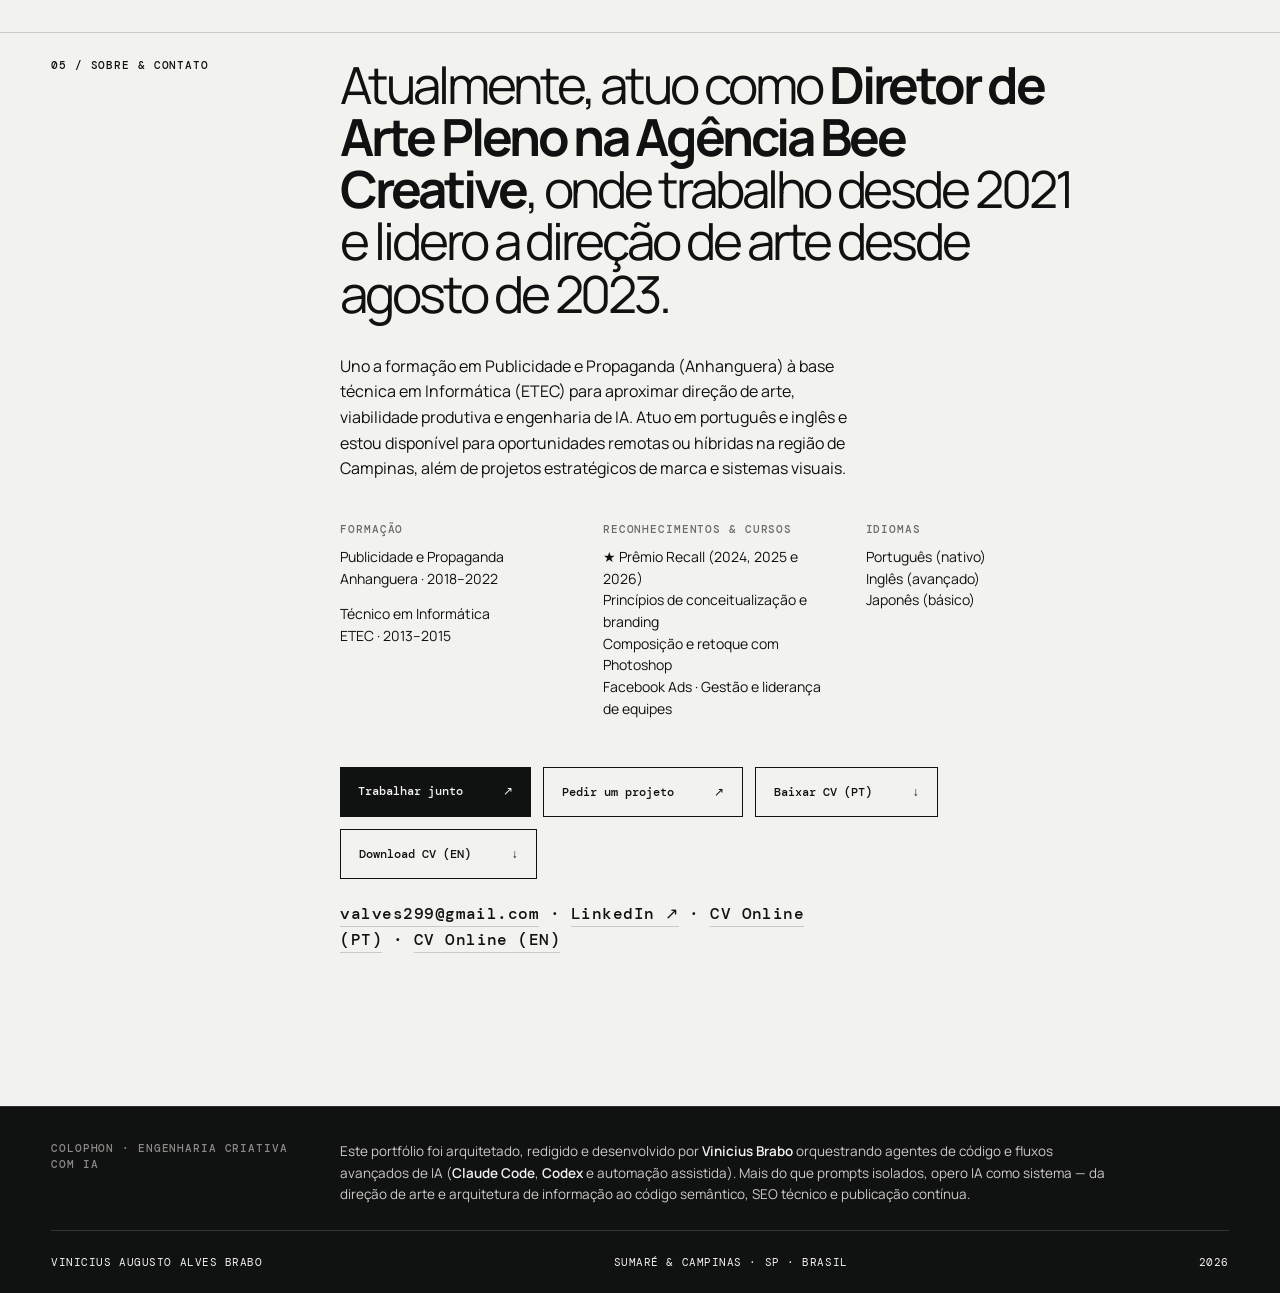
==== commit 3aed5c0b: "alpha 0.5" ====
--- a/index.html
+++ b/index.html
@@ -3,39 +3,86 @@
   <head>
     <meta charset="UTF-8" />
     <meta name="viewport" content="width=device-width, initial-scale=1.0" />
-    <title>Vinicius Brabo — Diretor de Arte Pleno | Branding, embalagens e IA aplicada</title>
-    <meta name="description" content="Diretor de Arte Pleno na Agência Bee Creative. 8 anos de design em branding, embalagens e concept art, com IA aplicada à operação criativa. Campinas e região." />
+    <title>Vinicius Brabo — Diretor de Arte Pleno | Branding, Embalagens (ANVISA) e IA Aplicada</title>
+    <meta name="description" content="Portfólio de Vinicius Augusto Alves Brabo — Diretor de Arte Pleno na Agência Bee Creative e ganhador do Prêmio Recall por 3 anos consecutivos (2024, 2025 e 2026). 8 anos em branding, identidade visual, embalagens técnicas (ANVISA), campanhas e automação com IA em Campinas e região." />
+    <meta name="author" content="Vinicius Augusto Alves Brabo" />
+    <meta name="robots" content="index, follow" />
     <link rel="canonical" href="https://likapom.github.io/portfolio/" />
-    <meta property="og:title" content="Vinicius Brabo — Diretor de Arte Pleno" />
-    <meta property="og:description" content="Branding, embalagens, concept art e IA aplicada à operação criativa. Portfólio de Vinicius Brabo." />
+    <meta property="og:locale" content="pt_BR" />
+    <meta property="og:site_name" content="Vinicius Brabo — Diretor de Arte Pleno" />
+    <meta property="og:title" content="Vinicius Brabo — Diretor de Arte Pleno | Branding, Embalagens e IA Aplicada" />
+    <meta property="og:description" content="Diretor de Arte Pleno premiado 3x no Prêmio Recall (2024, 2025 e 2026). Cases de identidade visual, campanhas, embalagens e engenharia de automação com IA." />
     <meta property="og:type" content="website" />
     <meta property="og:url" content="https://likapom.github.io/portfolio/" />
-    <meta property="og:image" content="https://likapom.github.io/portfolio/assets/brand/logo-white.svg" />
+    <meta property="og:image" content="https://likapom.github.io/portfolio/assets/brand/og-cover.jpg" />
+    <meta property="og:image:width" content="1200" />
+    <meta property="og:image:height" content="630" />
+    <meta name="twitter:card" content="summary_large_image" />
+    <meta name="twitter:title" content="Vinicius Brabo — Diretor de Arte Pleno | Branding, Embalagens e IA Aplicada" />
+    <meta name="twitter:description" content="Diretor de Arte Pleno premiado 3x no Prêmio Recall (2024, 2025 e 2026). Branding, embalagens e automação criativa com IA." />
+    <meta name="twitter:image" content="https://likapom.github.io/portfolio/assets/brand/og-cover.jpg" />
     <link rel="icon" type="image/png" href="favicon.png" />
     <link rel="apple-touch-icon" href="favicon.png" />
     <link rel="preconnect" href="https://fonts.googleapis.com" />
     <link rel="preconnect" href="https://fonts.gstatic.com" crossorigin />
     <link href="https://fonts.googleapis.com/css2?family=DM+Mono:wght@400;500&family=Manrope:wght@400;500;600;700;800&display=swap" rel="stylesheet" />
-    <link rel="stylesheet" href="styles.css?v=5" />
+    <link rel="stylesheet" href="styles.css?v=8" />
     <script type="application/ld+json">
     {
       "@context": "https://schema.org",
-      "@type": "Person",
-      "name": "Vinicius Augusto Alves Brabo",
-      "jobTitle": "Diretor de Arte Pleno",
-      "worksFor": { "@type": "Organization", "name": "Agência Bee Creative" },
-      "email": "mailto:valves299@gmail.com",
+      "@type": "ProfilePage",
       "url": "https://likapom.github.io/portfolio/",
-      "address": { "@type": "PostalAddress", "addressLocality": "Sumaré", "addressRegion": "SP", "addressCountry": "BR" },
-      "sameAs": ["https://www.linkedin.com/in/viniciusalvesbrabo"],
-      "knowsAbout": ["Direção de arte", "Branding", "Identidade visual", "Embalagens", "Concept art", "IA aplicada", "Automação de processos"]
+      "mainEntity": {
+        "@type": "Person",
+        "name": "Vinicius Augusto Alves Brabo",
+        "alternateName": "Vinicius Brabo",
+        "jobTitle": "Diretor de Arte Pleno",
+        "description": "Diretor de Arte Pleno com 8 anos de experiência em design e 5 anos em agência, especializado em branding, identidade visual, campanhas, embalagens (normas ANVISA) e automação de processos com IA.",
+        "worksFor": {
+          "@type": "Organization",
+          "name": "Agência Bee Creative",
+          "url": "https://beecreative.com.br"
+        },
+        "alumniOf": [
+          { "@type": "CollegeOrUniversity", "name": "Anhanguera Educacional" },
+          { "@type": "EducationalOrganization", "name": "ETEC" }
+        ],
+        "award": [
+          "Prêmio Recall 2024 — Branding Design (Neria)",
+          "Prêmio Recall 2025 — Destaque em Comunicação e Design",
+          "Prêmio Recall 2026 — Campanha Premiada"
+        ],
+        "email": "mailto:valves299@gmail.com",
+        "url": "https://likapom.github.io/portfolio/",
+        "image": "https://likapom.github.io/portfolio/assets/wix/d2a74a_00232c52337e4da4b8a2b92ffeb35aaf.jpg",
+        "address": {
+          "@type": "PostalAddress",
+          "addressLocality": "Sumaré",
+          "addressRegion": "SP",
+          "addressCountry": "BR"
+        },
+        "sameAs": [
+          "https://www.linkedin.com/in/viniciusalvesbrabo"
+        ],
+        "knowsAbout": [
+          "Direção de Arte",
+          "Branding e Plataforma de Marca",
+          "Identidade Visual e Logotipos",
+          "Design de Embalagens e Regulatório ANVISA",
+          "Campanhas Publicitárias e Key Visuals",
+          "Concept Art e Manipulação Digital",
+          "Inteligência Artificial Aplicada",
+          "Automação de Processos com n8n, PostgreSQL e Linux",
+          "Orquestração de Agentes de Código (Claude Code e Codex)"
+        ]
+      }
     }
     </script>
   </head>
   <body>
-  <a href="#inicio" class="skip-link">Pular para o conteúdo</a>
+    <a href="#inicio" class="skip-link">Pular para o conteúdo</a>
     <header class="topbar">
-      <a class="brand" href="#inicio" aria-label="Início"><img src="assets/brand/logo-white.svg" alt="Vinicius Brabo" /></a>
+      <a class="brand" href="#inicio" aria-label="Início"><img src="assets/brand/logo-white.svg" alt="Vinicius Brabo — Diretor de Arte Pleno" /></a>
       <nav aria-label="Navegação principal">
         <a href="#atuacao">Atuação</a>
         <a href="#automacao">Automação</a>
@@ -43,7 +90,14 @@
         <a href="#trajetoria">Trajetória</a>
         <a href="#sobre">Sobre</a>
       </nav>
-      <a class="contact-link" href="https://www.linkedin.com/in/viniciusalvesbrabo" target="_blank" rel="noreferrer">LinkedIn ↗</a>
+      <div class="topbar-right">
+        <div class="lang-switch" role="group" aria-label="Idioma / Language">
+          <button type="button" class="lang-btn active" data-lang-switch="pt" aria-pressed="true">PT</button>
+          <span class="lang-sep">/</span>
+          <button type="button" class="lang-btn" data-lang-switch="en" aria-pressed="false">EN</button>
+        </div>
+        <a class="contact-link" href="https://www.linkedin.com/in/viniciusalvesbrabo" target="_blank" rel="noreferrer">LinkedIn ↗</a>
+      </div>
     </header>
 
     <main>
@@ -52,9 +106,9 @@
           <p class="eyebrow">Diretor de Arte Pleno · IA aplicada · Brasil</p>
           <div class="hero-statement">
             <p>Portfólio de</p>
-            <img class="hero-logo" src="assets/brand/logo-white.svg" alt="Vinicius Brabo" />
-            <h1 class="visually-hidden">Vinicius Brabo — Direção de arte e IA aplicada</h1>
-            <p class="hero-description">Criação de marcas, embalagens e sistemas que conectam forma, clareza e escala.</p>
+            <img class="hero-logo" src="assets/brand/logo-white.svg" alt="Logotipo Vinicius Brabo Design" />
+            <h1 class="visually-hidden">Vinicius Brabo — Diretor de Arte Pleno, Especialista em Branding, Embalagens (ANVISA) e IA Aplicada</h1>
+            <p class="hero-description">Direção de arte premiada, sistemas de identidade visual, embalagens técnicas e operação criativa acelerada por inteligência artificial.</p>
             <p class="hero-proof">8 anos de design · 5 anos de agência</p>
             <a class="hero-award" href="https://premiorecall.com" target="_blank" rel="noopener noreferrer">★ Ganhador do Prêmio Recall por 3 anos consecutivos (2024 · 2025 · 2026) ↗</a>
           </div>
@@ -64,7 +118,7 @@
           </div>
         </div>
         <figure class="hero-portrait">
-          <img src="assets/wix/d2a74a_00232c52337e4da4b8a2b92ffeb35aaf.jpg" alt="Retrato em preto e branco de Vinicius Brabo" />
+          <img src="assets/wix/d2a74a_00232c52337e4da4b8a2b92ffeb35aaf.jpg" alt="Retrato em preto e branco de Vinicius Augusto Alves Brabo, Diretor de Arte Pleno" />
         </figure>
       </section>
 
@@ -75,18 +129,18 @@
           <div class="cards">
             <article class="card card-dark">
               <span>01</span>
-              <h3>Direção de arte</h3>
-              <p>Conceitos de campanha, key visuals, identidades visuais e logotipos para marcas que precisam ser reconhecidas.</p>
+              <h3>Direção de arte &amp; marca</h3>
+              <p>Conceitos de campanha, key visuals, naming, rebrandings e plataformas de marca que constroem diferenciação real em mercados B2B e B2C.</p>
             </article>
             <article class="card card-gray">
               <span>02</span>
-              <h3>Embalagens</h3>
-              <p>Desenvolvimento com atenção a linguagem de marca, produção e requisitos aplicáveis da Anvisa.</p>
+              <h3>Embalagens &amp; ANVISA</h3>
+              <p>Desenvolvimento estrutural e visual de linhas de embalagem aliando impacto de gôndola, fechamento gráfico e rigor às normas da ANVISA.</p>
             </article>
             <article class="card card-light">
               <span>03</span>
-              <h3>Operação criativa</h3>
-              <p>Processos mais claros para que o time tenha contexto, visibilidade e espaço para criar melhor.</p>
+              <h3>Operação criativa &amp; IA</h3>
+              <p>Arquitetura de fluxos automatizados e agentes de IA que eliminam gargalos operacionais e devolvem tempo para a decisão criativa.</p>
             </article>
           </div>
         </div>
@@ -96,34 +150,34 @@
         <p class="section-label">02 / IA APLICADA</p>
         <div class="feature-grid">
           <div>
-            <p class="feature-kicker">DO MANUAL AO VALIDADO</p>
+            <p class="feature-kicker">ARQUITETURA &amp; ORQUESTRAÇÃO</p>
             <h2>Menos tarefa repetitiva.<br />Mais decisão humana.</h2>
           </div>
           <div class="feature-copy">
-            <p>Na Agência Bee Creative, lidero uma iniciativa interna de IA e automação de processos. A infraestrutura parte de um servidor Linux montado do zero e conecta fluxos que apoiam atendimento, análise e prospecção.</p>
-            <div class="metric"><strong>4h → 20min</strong><span>tempo humano em uma análise de redes sociais para prospecção, incluindo validação</span></div>
-          </div>
-        </div>
-        <div class="toolbelt" aria-label="Ferramentas usadas">
-          <span>n8n</span><span>PostgreSQL</span><span>Linux</span><span>WA-AKG</span><span>Codex</span><span>Claude Code</span><span>Adobe</span><span>Figma</span>
+            <p>Na Agência Bee Creative, lidero a frente interna de Inteligência Artificial e automação de processos. Em vez de usar IA apenas como gerador pontual, construí do zero um servidor Linux próprio que orquestra fluxos em n8n, bancos PostgreSQL, APIs de WhatsApp (WA-AKG) e agentes como Claude Code e Codex para apoiar atendimento, inteligência comercial e operação criativa.</p>
+            <div class="metric"><strong>4h → 20min</strong><span>tempo humano em auditoria e análise de redes sociais para prospecção, mantendo validação estratégica</span></div>
+          </div>
+        </div>
+        <div class="toolbelt" aria-label="Stack de ferramentas de design, dados e IA">
+          <span>n8n</span><span>PostgreSQL</span><span>SQL</span><span>Linux</span><span>WA-AKG</span><span>Claude Code</span><span>Codex</span><span>Adobe CC</span><span>Figma</span>
         </div>
       </section>
 
       <section class="projects" id="projetos">
-        <p class="section-label">03 / PROJETOS RECENTES</p>
+        <p class="section-label">03 / PROJETOS EM DESTAQUE</p>
         <div class="project-heading">
           <h2>Marca, universo visual e expressão autoral.</h2>
-          <p>Destaques mais recentes em identidade visual e direção de arte. Acesse o arquivo completo para ver todos os cases.</p>
+          <p>Cases recentes de rebranding, campanhas integradas, eventos B2B e direção de arte. Explore o arquivo completo com todos os projetos detalhados.</p>
         </div>
         <div class="project-grid">
-          <a href="projeto-eternit.html" class="project-card project-card-wide" aria-label="Ver projeto Eternit"><img src="assets/bee/eternit/hero.jpg" alt="Fachada da fábrica da Eternit" loading="lazy" /><div><span>IDENTIDADE VISUAL · BEE CREATIVE · 2026 ↗</span><h3>Eternit</h3></div></a>
-          <a href="projeto-fisa-concepta.html" class="project-card" aria-label="Ver projeto FiSA 2026 · Concepta Ingredients"><img src="assets/bee/fisa-concepta/hero.jpg" alt="Estande da Concepta Ingredients na FiSA 2026" loading="lazy" /><div><span>EVENTO · BEE CREATIVE · 2026 ↗</span><h3>FiSA 2026 · Concepta Ingredients</h3></div></a>
-          <a href="projeto-workshop-inconcepta.html" class="project-card project-card-wide" aria-label="Ver projeto Workshop INCONCEPTA"><img src="assets/bee/workshop-inconcepta/hero.jpg" alt="Identidade visual do workshop INCONCEPTA 2026" loading="lazy" /><div><span>NAMING &amp; IDENTIDADE · BEE CREATIVE · 2026 ↗</span><h3>Workshop INCONCEPTA</h3></div></a>
-          <a href="projeto-ayme.html" class="project-card project-card-wide" aria-label="Ver projeto Aymê Design"><img src="assets/wix/d2a74a_794bdeaed2734d61a64a428ba99771d8.jpg" alt="Identidade visual Aymê Design" loading="lazy" /><div><span>IDENTIDADE VISUAL · 2025 ↗</span><h3>Aymê Design</h3></div></a>
+          <a href="projeto-eternit.html" class="project-card project-card-wide" aria-label="Ver projeto Eternit"><img src="assets/bee/eternit/hero.jpg" alt="Rebranding e nova identidade visual da Eternit" loading="lazy" /><div><span>IDENTIDADE VISUAL · BEE CREATIVE · 2026 ↗</span><h3>Eternit</h3></div></a>
+          <a href="projeto-fisa-concepta.html" class="project-card" aria-label="Ver projeto FiSA 2026 · Concepta Ingredients"><img src="assets/bee/fisa-concepta/hero.jpg" alt="Estande e campanha da Concepta Ingredients na FiSA 2026" loading="lazy" /><div><span>EVENTO · BEE CREATIVE · 2026 ↗</span><h3>FiSA 2026 · Concepta Ingredients</h3></div></a>
+          <a href="projeto-workshop-inconcepta.html" class="project-card project-card-wide" aria-label="Ver projeto Workshop INCONCEPTA"><img src="assets/bee/workshop-inconcepta/hero.jpg" alt="Naming, selo e identidade visual do workshop INCONCEPTA 2026" loading="lazy" /><div><span>NAMING &amp; IDENTIDADE · BEE CREATIVE · 2026 ↗</span><h3>Workshop INCONCEPTA</h3></div></a>
+          <a href="projeto-ayme.html" class="project-card project-card-wide" aria-label="Ver projeto Aymê Design"><img src="assets/wix/d2a74a_794bdeaed2734d61a64a428ba99771d8.jpg" alt="Identidade visual Aymê Design inspirada no grafismo Tupi-Guarani" loading="lazy" /><div><span>IDENTIDADE VISUAL · 2025 ↗</span><h3>Aymê Design</h3></div></a>
         </div>
         <div class="projects-cta-wrap">
           <a href="projetos.html" class="projects-cta-btn">
-            Ver todos os projetos <span>↗</span>
+            Ver todos os 10 projetos <span>↗</span>
           </a>
         </div>
       </section>
@@ -138,7 +192,7 @@
               <div>
                 <h3>Diretor de Arte Pleno</h3>
                 <p class="tl-org">Agência Bee Creative · Campinas, SP</p>
-                <p>Direção de arte em projetos e campanhas premiados por 3 anos consecutivos no Prêmio Recall (2024, 2025 e 2026) e liderança da iniciativa interna de IA e automação de processos da agência.</p>
+                <p>Direção de arte para contas como Eternit, Concepta Ingredients, Nautilus e Neria, com projetos premiados por 3 anos consecutivos no Prêmio Recall (2024, 2025 e 2026), referência técnica em embalagens (ANVISA) e liderança da iniciativa interna de IA e automação de processos.</p>
               </div>
             </li>
             <li>
@@ -146,6 +200,7 @@
               <div>
                 <h3>Assistente Sênior em Direção de Arte</h3>
                 <p class="tl-org">Agência Bee Creative · Campinas, SP</p>
+                <p>Desenvolvimento de peças de campanha, identidades visuais, desdobramentos digitais/offline e fechamento técnico de embalagens.</p>
               </div>
             </li>
             <li>
@@ -153,7 +208,7 @@
               <div>
                 <h3>Designer autônomo</h3>
                 <p class="tl-org">Sumaré, SP</p>
-                <p>Identidades visuais e projetos autorais, como Aymê Design e João Jorge Fisioterapia.</p>
+                <p>Projetos independentes de branding, identidade visual e concept art autoral, como Aymê Design e João Jorge Fisioterapia.</p>
               </div>
             </li>
             <li>
@@ -161,7 +216,7 @@
               <div>
                 <h3>Assistente de Marketing Jr</h3>
                 <p class="tl-org">Marry Perry Paris</p>
-                <p>Gestão do setor de criação, criação e edição de vídeos e imagens para redes sociais, gestão de anúncios no Facebook Ads e layouts para o setor de T.I.</p>
+                <p>Coordenação da frente criativa, produção audiovisual e peças para redes sociais, gestão de tráfego em Facebook Ads e interfaces para o setor de T.I.</p>
               </div>
             </li>
             <li>
@@ -169,7 +224,7 @@
               <div>
                 <h3>Início de carreira</h3>
                 <p class="tl-org">POGs Publicidade · STL Digital Gráfica · Multty Comercial</p>
-                <p>Estágios em design gráfico, marketing e publicidade e produção gráfica.</p>
+                <p>Base técnica em produção gráfica, arte-final, design publicitário e rotinas de marketing na região de Campinas.</p>
               </div>
             </li>
           </ol>
@@ -177,10 +232,10 @@
       </section>
 
       <section class="about" id="sobre">
-        <p class="section-label">05 / SOBRE</p>
+        <p class="section-label">05 / SOBRE &amp; CONTATO</p>
         <div class="about-copy">
-          <p class="large-copy">Atualmente, atuo como <strong>Diretor de Arte Pleno na Agência Bee Creative</strong>, onde trabalho desde 2021 e assumo a direção de arte desde agosto de 2023.</p>
-          <p>Designer há 8 anos, com atuação autônoma desde 2018. Formado em Publicidade e Propaganda pela Anhanguera e técnico em Informática pela ETEC. Trabalho em português e inglês e estou aberto a oportunidades remotas e híbridas na região de Campinas, e também a projetos freelancers de marca.</p>
+          <p class="large-copy">Atualmente, atuo como <strong>Diretor de Arte Pleno na Agência Bee Creative</strong>, onde trabalho desde 2021 e lidero a direção de arte desde agosto de 2023.</p>
+          <p>Uno a formação em Publicidade e Propaganda (Anhanguera) à base técnica em Informática (ETEC) para aproximar direção de arte, viabilidade produtiva e engenharia de IA. Atuo em português e inglês e estou disponível para oportunidades remotas ou híbridas na região de Campinas, além de projetos estratégicos de marca e sistemas visuais.</p>
           <div class="credentials">
             <div>
               <h4>Formação</h4>
@@ -188,39 +243,51 @@
               <p>Técnico em Informática<br />ETEC · 2013–2015</p>
             </div>
             <div>
-              <h4>Certificações</h4>
-              <p>Princípios de conceitualização e branding<br />Composição e retoque com Photoshop<br />Facebook Ads<br />Gestão de pessoas<br />A liderança na gestão de equipes</p>
+              <h4>Reconhecimentos &amp; Cursos</h4>
+              <p>★ Prêmio Recall (2024, 2025 e 2026)<br />Princípios de conceitualização e branding<br />Composição e retoque com Photoshop<br />Facebook Ads · Gestão e liderança de equipes</p>
             </div>
             <div>
               <h4>Idiomas</h4>
-              <p>Português<br />Inglês<br />Japonês (básico)</p>
+              <p>Português (nativo)<br />Inglês (avançado)<br />Japonês (básico)</p>
             </div>
           </div>
           <div class="contact-paths">
             <a class="button" href="mailto:valves299@gmail.com?subject=Oportunidade%20de%20trabalho">Trabalhar junto <span>↗</span></a>
             <a class="button button-outline" href="mailto:valves299@gmail.com?subject=Pedido%20de%20projeto%20(freelance)">Pedir um projeto <span>↗</span></a>
+            <a class="button button-outline" href="assets/cv/cv-vinicius-brabo-pt.pdf" download>Baixar CV (PT) <span>↓</span></a>
+            <a class="button button-outline" href="assets/cv/cv-vinicius-brabo-en.pdf" download>Download CV (EN) <span>↓</span></a>
           </div>
           <p class="contact-line">
             <a href="mailto:valves299@gmail.com">valves299@gmail.com</a> ·
-            <a href="https://www.linkedin.com/in/viniciusalvesbrabo" target="_blank" rel="noreferrer">LinkedIn ↗</a>
+            <a href="https://www.linkedin.com/in/viniciusalvesbrabo" target="_blank" rel="noreferrer">LinkedIn ↗</a> ·
+            <a href="cv-vinicius-brabo-pt.html">CV Online (PT)</a> ·
+            <a href="cv-vinicius-brabo-en.html">CV Online (EN)</a>
           </p>
         </div>
       </section>
     </main>
 
-    <footer>
-      <span>VINICIUS AUGUSTO ALVES BRABO</span>
-      <span>SUMARÉ · SP · BRASIL</span>
-      <span>2026</span>
+    <footer role="contentinfo">
+      <div class="footer-colophon">
+        <p class="footer-colophon-label">COLOPHON · ENGENHARIA CRIATIVA COM IA</p>
+        <p class="footer-colophon-text">
+          Este portfólio foi arquitetado, redigido e desenvolvido por <strong>Vinicius Brabo</strong> orquestrando agentes de código e fluxos avançados de IA (<strong>Claude Code</strong>, <strong>Codex</strong> e automação assistida). Mais do que prompts isolados, opero IA como sistema — da direção de arte e arquitetura de informação ao código semântico, SEO técnico e publicação contínua.
+        </p>
+      </div>
+      <div class="footer-bottom">
+        <span>VINICIUS AUGUSTO ALVES BRABO</span>
+        <span>SUMARÉ &amp; CAMPINAS · SP · BRASIL</span>
+        <span>2026</span>
+      </div>
     </footer>
 
     <!-- Botão Fixo de Contato (WhatsApp) -->
     <a href="https://web.whatsapp.com/send?phone=5519997240129" class="whatsapp-float" target="_blank" rel="noopener noreferrer" aria-label="Contato via WhatsApp">
-      <img src="assets/brand/whatsapp.png" alt="WhatsApp" width="60" height="60" />
+      <img src="assets/brand/whatsapp.png" alt="Falar com Vinicius Brabo no WhatsApp" width="60" height="60" />
     </a>
 
     <!-- Automação de Projetos por Data -->
-    <script src="projects-data.js?v=5"></script>
+    <script src="projects-data.js?v=8"></script>
     <script>
       (function() {
         const grid = document.querySelector('.project-grid');
@@ -240,5 +307,6 @@
         `).join('');
       })();
     </script>
+    <script src="i18n.js?v=8"></script>
   </body>
 </html>
--- a/styles.css
+++ b/styles.css
@@ -14,13 +14,18 @@
 .skip-link:focus { top: 0; }
 .topbar { height: 76px; padding: 0 4vw; border-bottom: 1px solid rgba(239,238,232,.18); display: flex; align-items: center; justify-content: space-between; position: relative; background: var(--ink); color: var(--cream); z-index: 5; }
 .brand { display: flex; width: 118px; }.brand img { width: 100%; height: auto; }
-nav { display: flex; gap: 24px; font: 500 11px/1 "DM Mono", monospace; letter-spacing: .04em; text-transform: uppercase; }.contact-link { font: 600 12px/1 "DM Mono", monospace; border-bottom: 1px solid var(--cream); padding-bottom: 4px; }
-.hero { min-height: calc(100svh - 76px); display: grid; grid-template-columns: 1fr 1fr; background: var(--ink); color: var(--cream); }.eyebrow,.section-label,.feature-kicker { font: 500 11px/1.4 "DM Mono", monospace; letter-spacing: .08em; }.hero-copy { padding: clamp(40px,7vw,110px) clamp(28px,8vw,130px) clamp(34px,5vw,76px); display: flex; flex-direction: column; justify-content: space-between; }.hero-statement { margin: auto 0; }.hero-statement > p:first-child { margin: 0 0 16px; font: 500 11px "DM Mono", monospace; letter-spacing: .1em; text-transform: uppercase; }.hero-logo { display: block; width: min(100%,430px); }.visually-hidden { position: absolute; width: 1px; height: 1px; padding: 0; margin: -1px; overflow: hidden; clip: rect(0,0,0,0); white-space: nowrap; border: 0; }.hero-description { max-width: 300px; margin: 42px 0 0; font-size: 15px; line-height: 1.55; }.hero-cta { width: max-content; display: flex; gap: 28px; align-items: center; font: 500 11px "DM Mono",monospace; letter-spacing: .04em; text-transform: uppercase; }.hero-cta span { width: 38px; height: 38px; border: 1px solid rgba(239,238,232,.5); border-radius: 50%; display: grid; place-items: center; font-size: 17px; }.hero-portrait { margin: 0; min-height: 100%; overflow: hidden; }.hero-portrait img { width: 100%; height: 100%; display: block; object-fit: cover; object-position: 76% 10%; filter: grayscale(1) contrast(1.08); }
+nav { display: flex; gap: 24px; font: 500 11px/1 "DM Mono", monospace; letter-spacing: .04em; text-transform: uppercase; }.topbar-right { display: flex; align-items: center; gap: 18px; }.lang-switch { display: inline-flex; align-items: center; gap: 2px; border: 1px solid rgba(239,238,232,.3); border-radius: 30px; padding: 3px 5px; font: 500 10.5px/1 "DM Mono", monospace; letter-spacing: .05em; }.lang-btn { background: transparent; border: none; color: rgba(239,238,232,.55); padding: 4px 8px; border-radius: 20px; font: inherit; cursor: pointer; transition: all .18s ease; }.lang-btn.active { background: var(--cream); color: var(--ink); font-weight: 600; }.lang-btn:hover:not(.active) { color: var(--cream); }.lang-sep { color: rgba(239,238,232,.28); font-size: 10px; user-select: none; }.contact-link { font: 600 12px/1 "DM Mono", monospace; border-bottom: 1px solid var(--cream); padding-bottom: 4px; }
+.hero { min-height: calc(100svh - 76px); display: grid; grid-template-columns: 1fr 1fr; background: var(--ink); color: var(--cream); }.eyebrow,.section-label,.feature-kicker { font: 500 11px/1.4 "DM Mono", monospace; letter-spacing: .08em; }.hero-copy { padding: clamp(40px,7vw,110px) clamp(28px,8vw,130px) clamp(34px,5vw,76px); display: flex; flex-direction: column; justify-content: space-between; }.hero-statement { margin: auto 0; }.hero-statement > p:first-child { margin: 0 0 16px; font: 500 11px "DM Mono", monospace; letter-spacing: .1em; text-transform: uppercase; }.hero-logo { display: block; width: min(100%,430px); }.visually-hidden { position: absolute; width: 1px; height: 1px; padding: 0; margin: -1px; overflow: hidden; clip: rect(0,0,0,0); white-space: nowrap; border: 0; }.hero-description { max-width: 300px; margin: 42px 0 0; font-size: 15px; line-height: 1.55; }.hero-cta { width: max-content; display: flex; gap: 28px; align-items: center; font: 500 11px "DM Mono",monospace; letter-spacing: .04em; text-transform: uppercase; }.hero-cta span { width: 38px; height: 38px; border: 1px solid rgba(239,238,232,.5); border-radius: 50%; display: grid; place-items: center; font-size: 17px; }.hero-portrait { margin: 0; min-height: 100%; overflow: hidden; }.hero-portrait img { width: 100%; height: 100%; display: block; object-fit: cover; object-position: 92% 15%; filter: grayscale(1) contrast(1.08); }
 .split-section,.about { border-top: 1px solid var(--line); padding: 25px 4vw 8vw; display: grid; grid-template-columns: 22% 1fr; gap: 30px; }.section-content h2,.feature h2 { margin: 0 0 5vw; max-width: 900px; font-size: clamp(35px, 5vw, 74px); letter-spacing: -.065em; line-height: .94; }.cards { display: grid; grid-template-columns: repeat(3,1fr); gap: 12px; }.card { min-height: 300px; padding: 22px; display: flex; flex-direction: column; justify-content: space-between; }.card span { font: 11px "DM Mono", monospace; }.card h3 { margin: auto 0 9px; font-size: 27px; letter-spacing: -.06em; }.card p { margin: 0; max-width: 260px; font-size: 14px; line-height: 1.5; }.card-dark { background: var(--ink); color: var(--cream); }.card-gray { background: var(--gray); }.card-light { background: #e6e6e2; }
 .feature { background: var(--ink); color: var(--cream); padding: 25px 4vw 7vw; }.feature-grid { margin: 7vw 0 5vw; display: grid; grid-template-columns: 1.05fr .95fr; gap: 5vw; }.feature h2 { margin: 8px 0 0; }.feature-copy { max-width: 480px; font-size: 17px; line-height: 1.6; }.metric { margin-top: 55px; border-top: 1px solid rgba(239,238,232,.35); padding-top: 15px; display: flex; gap: 24px; align-items: baseline; }.metric strong { color: var(--cream); font-size: clamp(36px,5vw,70px); letter-spacing: -.08em; white-space: nowrap; }.metric span { font-size: 12px; max-width: 170px; line-height: 1.4; }.toolbelt { display: flex; flex-wrap: wrap; gap: 8px; }.toolbelt span { border: 1px solid rgba(239,238,232,.4); padding: 9px 13px; border-radius: 30px; font: 11px "DM Mono", monospace; }
 .projects { padding: 25px 4vw 8vw; }.project-heading { margin: 7vw 0 5vw; display: grid; grid-template-columns: 1.1fr .45fr; justify-content: space-between; gap: 9vw; }.project-heading h2 { margin: 0; max-width: 750px; font-size: clamp(35px,5vw,74px); letter-spacing: -.065em; line-height: .94; }.project-heading p { margin: 0; font-size: 14px; line-height: 1.55; }.project-grid { display: grid; grid-template-columns: repeat(2,1fr); gap: 12px; }.project-card { min-height: 480px; background: #ddd; position: relative; overflow: hidden; }.project-card img { width: 100%; height: 100%; object-fit: cover; position: absolute; transition: transform .45s ease; }.project-card:hover img { transform: scale(1.04); }.project-card div { position: absolute; inset: auto 0 0; padding: 25px; color: var(--cream); background: linear-gradient(transparent,rgba(0,0,0,.72)); }.project-card span { font: 10px "DM Mono",monospace; letter-spacing: .08em; }.project-card h3 { margin: 8px 0 0; font-size: clamp(24px,3vw,40px); letter-spacing: -.06em; }.project-card-wide { grid-column: span 1; }
 .about { padding-bottom: 12vw; }.about-copy { max-width: 760px; }.large-copy { margin: 0 0 35px; font-size: clamp(29px,4vw,55px); line-height: 1.02; letter-spacing: -.06em; }.about-copy > p:not(.large-copy) { font-size: 16px; max-width: 510px; line-height: 1.6; }.button { margin-top: 34px; background: var(--ink); color: var(--cream); padding: 16px 18px; display: inline-flex; gap: 40px; font: 500 12px "DM Mono", monospace; }.button span { color: var(--cream); }
-footer { background: var(--ink); color: var(--cream); padding: 20px 4vw; display: flex; justify-content: space-between; font: 11px "DM Mono", monospace; letter-spacing: .05em; }
+footer { background: var(--ink); color: var(--cream); padding: 34px 4vw 24px; display: flex; flex-direction: column; gap: 24px; font: 11px "DM Mono", monospace; letter-spacing: .05em; border-top: 1px solid rgba(239,238,232,.14); }
+.footer-colophon { display: grid; grid-template-columns: 22% 1fr; gap: 30px; padding-bottom: 24px; border-bottom: 1px solid rgba(239,238,232,.16); align-items: start; }
+.footer-colophon-label { font: 500 11px/1.4 "DM Mono", monospace; letter-spacing: .08em; text-transform: uppercase; color: rgba(239,238,232,.55); margin: 0; }
+.footer-colophon-text { margin: 0; max-width: 780px; font: 400 13.5px/1.6 Manrope, Arial, sans-serif; letter-spacing: normal; color: rgba(239,238,232,.84); }
+.footer-colophon-text strong { color: var(--cream); font-weight: 600; }
+.footer-bottom { display: flex; justify-content: space-between; align-items: center; flex-wrap: wrap; gap: 12px; width: 100%; }
 
 /* ==========================================================================
    Página de Detalhes do Projeto (Editorial & Espaçamento Amplo)
@@ -116,7 +121,7 @@
 }
 
 @media (max-width: 700px) {
-  .topbar { padding: 0 22px; }.topbar nav { display: none; }.hero { min-height: auto; grid-template-columns: 1fr; }.hero-copy { min-height: 480px; padding: 60px 22px 34px; }.hero h1 { font-size: clamp(66px, 20vw, 105px); }.hero-description { margin-top: 32px; font-size: 14px; }.hero-portrait { min-height: 430px; }.hero-portrait img { object-position: 60% center; }.split-section,.about { grid-template-columns: 1fr; padding: 22px 22px 70px; gap: 50px; }.cards,.feature-grid,.project-heading,.project-grid { grid-template-columns: 1fr; }.card { min-height: 245px; }.feature,.projects { padding: 22px 22px 70px; }.feature-grid,.project-heading { margin: 70px 0 50px; gap: 45px; }.metric { margin-top: 35px; }.project-card { min-height: 390px; }.about { gap: 30px; }.large-copy { font-size: 34px; } footer { padding: 18px 22px; gap: 15px; flex-direction: column; }
+  .topbar { padding: 0 22px; }.topbar nav { display: none; }.hero { min-height: auto; grid-template-columns: 1fr; }.hero-copy { min-height: 480px; padding: 60px 22px 34px; }.hero h1 { font-size: clamp(66px, 20vw, 105px); }.hero-description { margin-top: 32px; font-size: 14px; }.hero-portrait { min-height: 430px; }.hero-portrait img { object-position: 86% 15%; }.split-section,.about { grid-template-columns: 1fr; padding: 22px 22px 70px; gap: 50px; }.cards,.feature-grid,.project-heading,.project-grid { grid-template-columns: 1fr; }.card { min-height: 245px; }.feature,.projects { padding: 22px 22px 70px; }.feature-grid,.project-heading { margin: 70px 0 50px; gap: 45px; }.metric { margin-top: 35px; }.project-card { min-height: 390px; }.about { gap: 30px; }.large-copy { font-size: 34px; } footer { padding: 18px 22px; gap: 15px; flex-direction: column; }
   .project-meta-grid { grid-template-columns: 1fr 1fr; gap: 20px; }
   .project-narrative-split { grid-template-columns: 1fr; padding: 40px 22px; gap: 20px; }
   .releitura-cards { grid-template-columns: 1fr; }
@@ -171,4 +176,6 @@
   .hero-actions { gap: 18px 28px; }
   .project-gallery-grid.gallery-3 { grid-template-columns: 1fr; }
   .hero-award { font-size: 10px; padding: 8px 12px; }
+  .footer-colophon { grid-template-columns: 1fr; gap: 10px; padding-bottom: 18px; }
+  .footer-bottom { flex-direction: column; align-items: flex-start; gap: 10px; }
 }
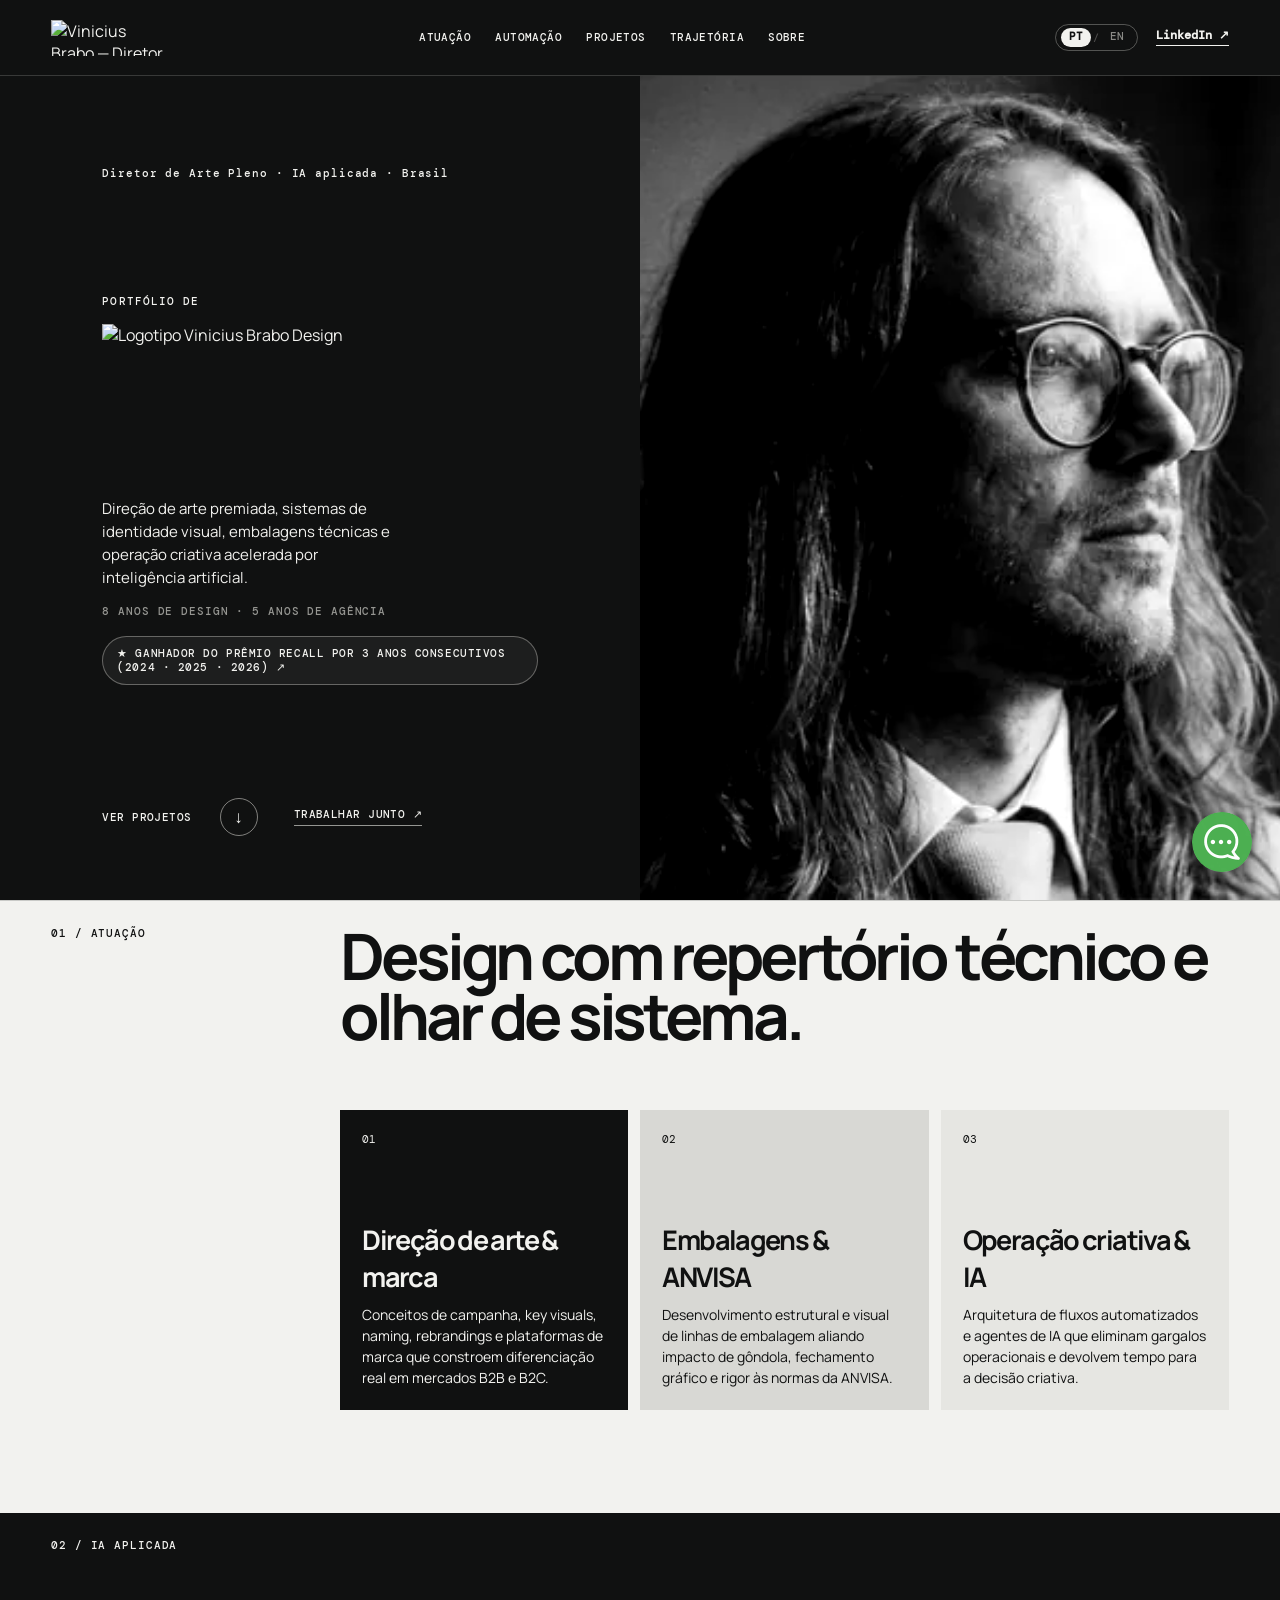
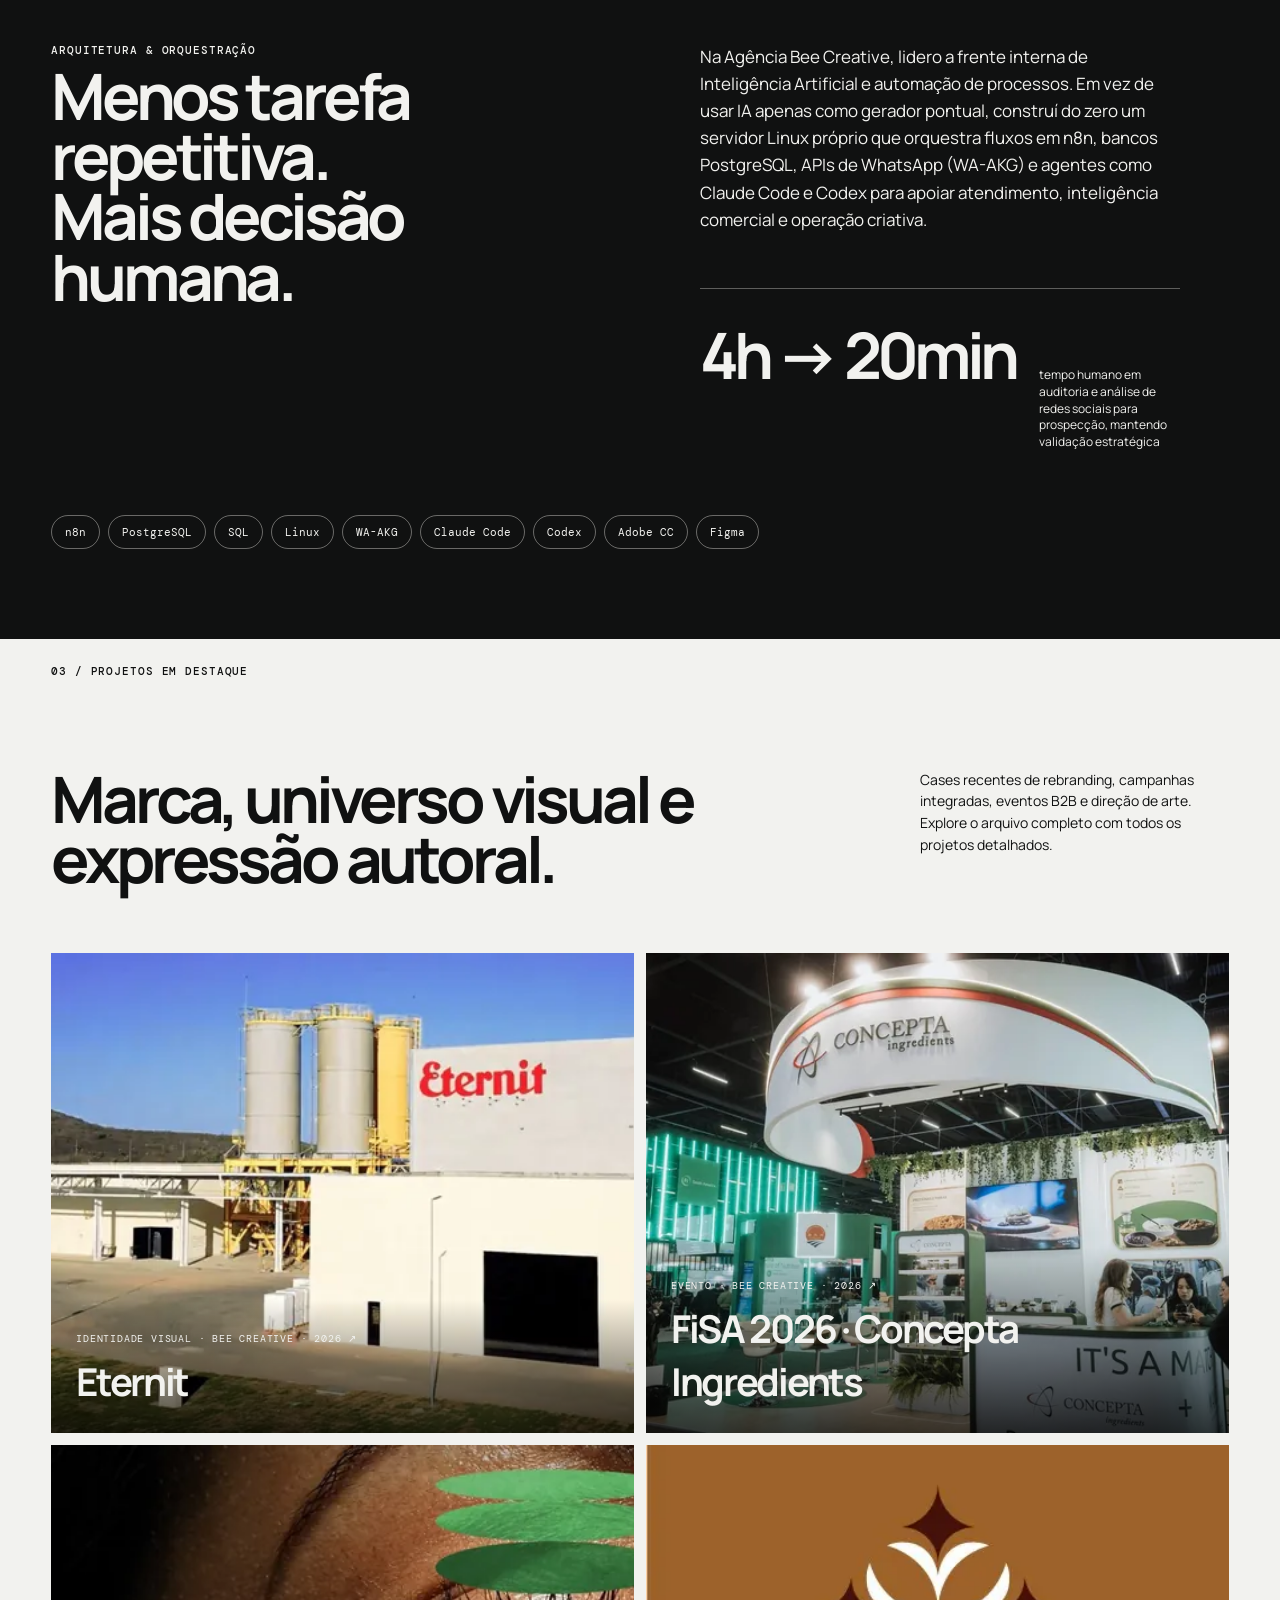
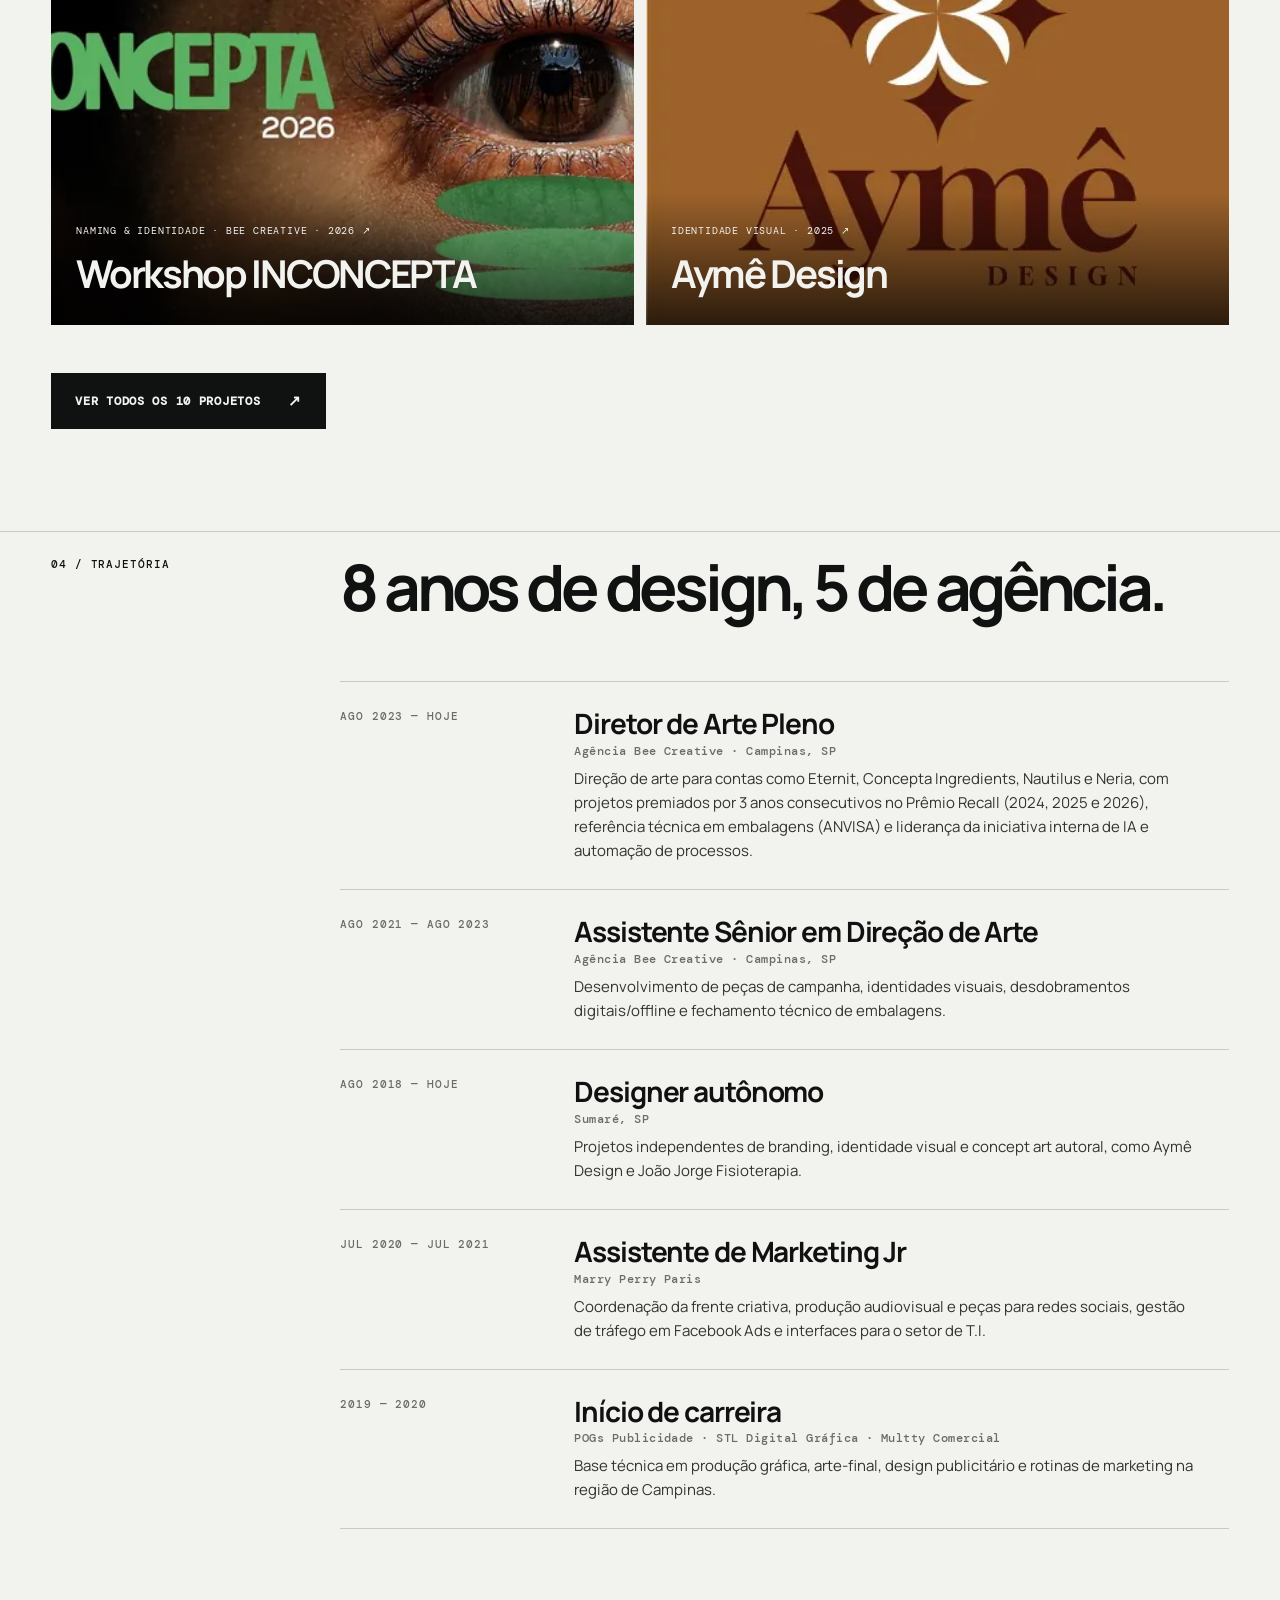
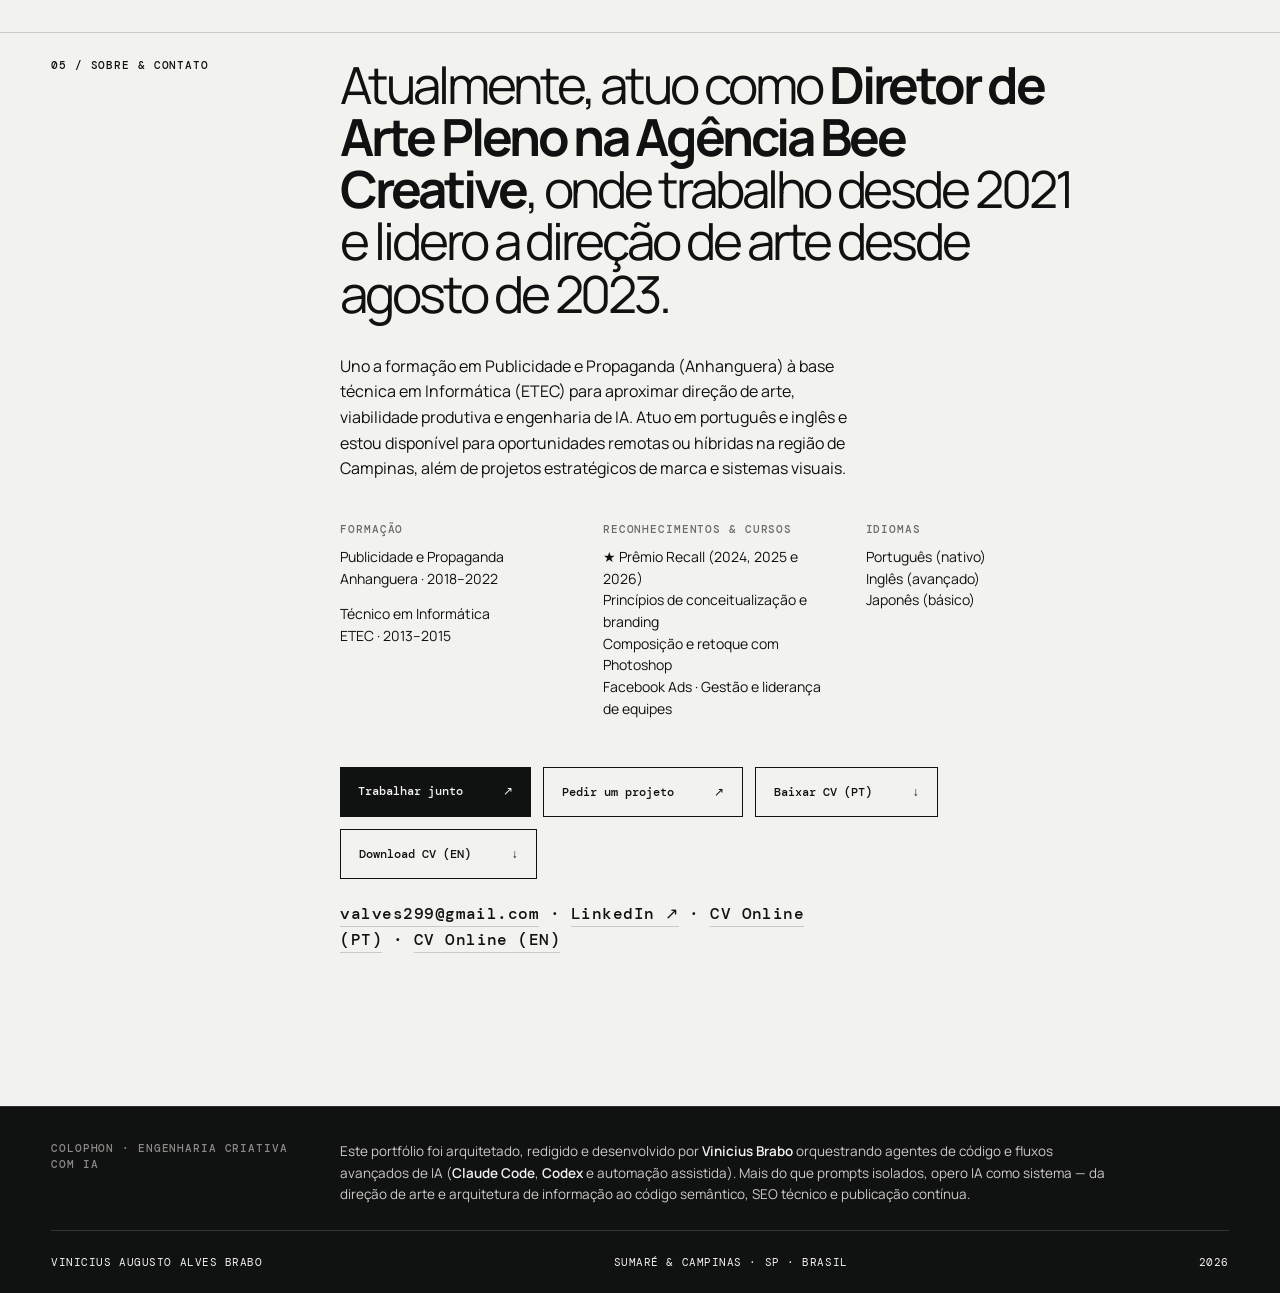
==== commit 2e79063c: "alpha 0.8" ====
--- a/index.html
+++ b/index.html
@@ -1,37 +1,66 @@
 <!doctype html>
 <html lang="pt-BR">
   <head>
+    <!-- Google Tag Manager & Google Analytics (G-EHXZVHHYEP / GTM-P93LBPSK) -->
+    <script>
+      window.dataLayer = window.dataLayer || [];
+      function gtag(){dataLayer.push(arguments);}
+      gtag('js', new Date());
+      gtag('config', 'G-EHXZVHHYEP');
+      (function() {
+        var loaded = false;
+        function loadGTM() {
+          if (loaded) return;
+          loaded = true;
+          window.dataLayer.push({'gtm.start': new Date().getTime(), event: 'gtm.js'});
+          var s = document.createElement('script');
+          s.async = true;
+          s.src = 'https://www.googletagmanager.com/gtm.js?id=GTM-P93LBPSK';
+          document.head.appendChild(s);
+        }
+        var events = ['scroll', 'pointerdown', 'touchstart', 'keydown', 'mousemove'];
+        events.forEach(function(ev) {
+          window.addEventListener(ev, loadGTM, { once: true, passive: true });
+        });
+        window.addEventListener('load', function() {
+          setTimeout(loadGTM, 3500);
+        });
+      })();
+    </script>
     <meta charset="UTF-8" />
     <meta name="viewport" content="width=device-width, initial-scale=1.0" />
     <title>Vinicius Brabo — Diretor de Arte Pleno | Branding, Embalagens (ANVISA) e IA Aplicada</title>
     <meta name="description" content="Portfólio de Vinicius Augusto Alves Brabo — Diretor de Arte Pleno na Agência Bee Creative e ganhador do Prêmio Recall por 3 anos consecutivos (2024, 2025 e 2026). 8 anos em branding, identidade visual, embalagens técnicas (ANVISA), campanhas e automação com IA em Campinas e região." />
     <meta name="author" content="Vinicius Augusto Alves Brabo" />
     <meta name="robots" content="index, follow" />
-    <link rel="canonical" href="https://likapom.github.io/portfolio/" />
+    <link rel="canonical" href="https://viniciusbrabo.github.io/portfolio/" />
     <meta property="og:locale" content="pt_BR" />
     <meta property="og:site_name" content="Vinicius Brabo — Diretor de Arte Pleno" />
     <meta property="og:title" content="Vinicius Brabo — Diretor de Arte Pleno | Branding, Embalagens e IA Aplicada" />
     <meta property="og:description" content="Diretor de Arte Pleno premiado 3x no Prêmio Recall (2024, 2025 e 2026). Cases de identidade visual, campanhas, embalagens e engenharia de automação com IA." />
     <meta property="og:type" content="website" />
-    <meta property="og:url" content="https://likapom.github.io/portfolio/" />
-    <meta property="og:image" content="https://likapom.github.io/portfolio/assets/brand/og-cover.jpg" />
+    <meta property="og:url" content="https://viniciusbrabo.github.io/portfolio/" />
+    <meta property="og:image" content="https://viniciusbrabo.github.io/portfolio/assets/brand/og-cover.jpg" />
     <meta property="og:image:width" content="1200" />
     <meta property="og:image:height" content="630" />
     <meta name="twitter:card" content="summary_large_image" />
     <meta name="twitter:title" content="Vinicius Brabo — Diretor de Arte Pleno | Branding, Embalagens e IA Aplicada" />
     <meta name="twitter:description" content="Diretor de Arte Pleno premiado 3x no Prêmio Recall (2024, 2025 e 2026). Branding, embalagens e automação criativa com IA." />
-    <meta name="twitter:image" content="https://likapom.github.io/portfolio/assets/brand/og-cover.jpg" />
+    <meta name="twitter:image" content="https://viniciusbrabo.github.io/portfolio/assets/brand/og-cover.jpg" />
     <link rel="icon" type="image/png" href="favicon.png" />
     <link rel="apple-touch-icon" href="favicon.png" />
     <link rel="preconnect" href="https://fonts.googleapis.com" />
     <link rel="preconnect" href="https://fonts.gstatic.com" crossorigin />
-    <link href="https://fonts.googleapis.com/css2?family=DM+Mono:wght@400;500&family=Manrope:wght@400;500;600;700;800&display=swap" rel="stylesheet" />
-    <link rel="stylesheet" href="styles.css?v=8" />
+    <link rel="preload" as="style" href="https://fonts.googleapis.com/css2?family=DM+Mono:wght@400;500&family=Manrope:wght@400;500;600;700;800&display=swap" />
+    <link href="https://fonts.googleapis.com/css2?family=DM+Mono:wght@400;500&family=Manrope:wght@400;500;600;700;800&display=swap" rel="stylesheet" media="print" onload="this.media='all'" />
+    <noscript><link href="https://fonts.googleapis.com/css2?family=DM+Mono:wght@400;500&family=Manrope:wght@400;500;600;700;800&display=swap" rel="stylesheet" /></noscript>
+    <link rel="preload" as="image" href="assets/wix/hero-portrait-640w.webp" imagesrcset="assets/wix/hero-portrait-640w.webp 640w, assets/wix/hero-portrait-1193w.webp 1193w" imagesizes="(max-width: 700px) 100vw, 50vw" fetchpriority="high" />
+    <link rel="stylesheet" href="styles.css?v=9" />
     <script type="application/ld+json">
     {
       "@context": "https://schema.org",
       "@type": "ProfilePage",
-      "url": "https://likapom.github.io/portfolio/",
+      "url": "https://viniciusbrabo.github.io/portfolio/",
       "mainEntity": {
         "@type": "Person",
         "name": "Vinicius Augusto Alves Brabo",
@@ -53,8 +82,8 @@
           "Prêmio Recall 2026 — Campanha Premiada"
         ],
         "email": "mailto:valves299@gmail.com",
-        "url": "https://likapom.github.io/portfolio/",
-        "image": "https://likapom.github.io/portfolio/assets/wix/d2a74a_00232c52337e4da4b8a2b92ffeb35aaf.jpg",
+        "url": "https://viniciusbrabo.github.io/portfolio/",
+        "image": "https://viniciusbrabo.github.io/portfolio/assets/wix/d2a74a_00232c52337e4da4b8a2b92ffeb35aaf.jpg",
         "address": {
           "@type": "PostalAddress",
           "addressLocality": "Sumaré",
@@ -82,7 +111,7 @@
   <body>
     <a href="#inicio" class="skip-link">Pular para o conteúdo</a>
     <header class="topbar">
-      <a class="brand" href="#inicio" aria-label="Início"><img src="assets/brand/logo-white.svg" alt="Vinicius Brabo — Diretor de Arte Pleno" /></a>
+      <a class="brand" href="#inicio" aria-label="Início"><img src="assets/brand/logo-white.svg" alt="Vinicius Brabo — Diretor de Arte Pleno" width="118" height="36" decoding="async" /></a>
       <nav aria-label="Navegação principal">
         <a href="#atuacao">Atuação</a>
         <a href="#automacao">Automação</a>
@@ -106,7 +135,7 @@
           <p class="eyebrow">Diretor de Arte Pleno · IA aplicada · Brasil</p>
           <div class="hero-statement">
             <p>Portfólio de</p>
-            <img class="hero-logo" src="assets/brand/logo-white.svg" alt="Logotipo Vinicius Brabo Design" />
+            <img class="hero-logo" src="assets/brand/logo-white.svg" alt="Logotipo Vinicius Brabo Design" width="430" height="131" decoding="async" />
             <h1 class="visually-hidden">Vinicius Brabo — Diretor de Arte Pleno, Especialista em Branding, Embalagens (ANVISA) e IA Aplicada</h1>
             <p class="hero-description">Direção de arte premiada, sistemas de identidade visual, embalagens técnicas e operação criativa acelerada por inteligência artificial.</p>
             <p class="hero-proof">8 anos de design · 5 anos de agência</p>
@@ -118,7 +147,7 @@
           </div>
         </div>
         <figure class="hero-portrait">
-          <img src="assets/wix/d2a74a_00232c52337e4da4b8a2b92ffeb35aaf.jpg" alt="Retrato em preto e branco de Vinicius Augusto Alves Brabo, Diretor de Arte Pleno" />
+          <img src="assets/wix/d2a74a_00232c52337e4da4b8a2b92ffeb35aaf.jpg" srcset="assets/wix/hero-portrait-640w.webp 640w, assets/wix/hero-portrait-1193w.webp 1193w" sizes="(max-width: 700px) 100vw, 50vw" width="1193" height="714" fetchpriority="high" decoding="async" alt="Retrato em preto e branco de Vinicius Augusto Alves Brabo, Diretor de Arte Pleno" />
         </figure>
       </section>
 
@@ -170,10 +199,10 @@
           <p>Cases recentes de rebranding, campanhas integradas, eventos B2B e direção de arte. Explore o arquivo completo com todos os projetos detalhados.</p>
         </div>
         <div class="project-grid">
-          <a href="projeto-eternit.html" class="project-card project-card-wide" aria-label="Ver projeto Eternit"><img src="assets/bee/eternit/hero.jpg" alt="Rebranding e nova identidade visual da Eternit" loading="lazy" /><div><span>IDENTIDADE VISUAL · BEE CREATIVE · 2026 ↗</span><h3>Eternit</h3></div></a>
-          <a href="projeto-fisa-concepta.html" class="project-card" aria-label="Ver projeto FiSA 2026 · Concepta Ingredients"><img src="assets/bee/fisa-concepta/hero.jpg" alt="Estande e campanha da Concepta Ingredients na FiSA 2026" loading="lazy" /><div><span>EVENTO · BEE CREATIVE · 2026 ↗</span><h3>FiSA 2026 · Concepta Ingredients</h3></div></a>
-          <a href="projeto-workshop-inconcepta.html" class="project-card project-card-wide" aria-label="Ver projeto Workshop INCONCEPTA"><img src="assets/bee/workshop-inconcepta/hero.jpg" alt="Naming, selo e identidade visual do workshop INCONCEPTA 2026" loading="lazy" /><div><span>NAMING &amp; IDENTIDADE · BEE CREATIVE · 2026 ↗</span><h3>Workshop INCONCEPTA</h3></div></a>
-          <a href="projeto-ayme.html" class="project-card project-card-wide" aria-label="Ver projeto Aymê Design"><img src="assets/wix/d2a74a_794bdeaed2734d61a64a428ba99771d8.jpg" alt="Identidade visual Aymê Design inspirada no grafismo Tupi-Guarani" loading="lazy" /><div><span>IDENTIDADE VISUAL · 2025 ↗</span><h3>Aymê Design</h3></div></a>
+          <a href="projeto-eternit.html" class="project-card project-card-wide" data-date="2026-10-30"><img src="assets/bee/eternit/hero.jpg" srcset="assets/bee/eternit/hero-640w.webp 640w, assets/bee/eternit/hero-1200w.webp 1024w" sizes="(max-width: 700px) 92vw, 48vw" width="1024" height="576" alt="Fachada da fábrica da Eternit" loading="lazy" decoding="async" /><div><span>IDENTIDADE VISUAL · BEE CREATIVE · 2026 ↗</span><h3>Eternit</h3></div></a>
+          <a href="projeto-fisa-concepta.html" class="project-card" data-date="2026-09-22"><img src="assets/bee/fisa-concepta/hero.jpg" srcset="assets/bee/fisa-concepta/hero-640w.webp 640w, assets/bee/fisa-concepta/hero-1200w.webp 1200w" sizes="(max-width: 700px) 92vw, 48vw" width="1800" height="1200" alt="Estande da Concepta Ingredients na FiSA 2026" loading="lazy" decoding="async" /><div><span>EVENTO · BEE CREATIVE · 2026 ↗</span><h3>FiSA 2026 · Concepta Ingredients</h3></div></a>
+          <a href="projeto-workshop-inconcepta.html" class="project-card project-card-wide" data-date="2026-04-09"><img src="assets/bee/workshop-inconcepta/hero.jpg" srcset="assets/bee/workshop-inconcepta/hero-640w.webp 640w, assets/bee/workshop-inconcepta/hero-1200w.webp 1200w" sizes="(max-width: 700px) 92vw, 48vw" width="1800" height="1012" alt="Identidade visual do workshop INCONCEPTA 2026" loading="lazy" decoding="async" /><div><span>NAMING &amp; IDENTIDADE · BEE CREATIVE · 2026 ↗</span><h3>Workshop INCONCEPTA</h3></div></a>
+          <a href="projeto-ayme.html" class="project-card project-card-wide" data-date="2025-07-01"><img src="assets/wix/d2a74a_794bdeaed2734d61a64a428ba99771d8.jpg" srcset="assets/wix/d2a74a_794bdeaed2734d61a64a428ba99771d8-640w.webp 483w" sizes="(max-width: 700px) 92vw, 48vw" width="483" height="483" alt="Identidade visual Aymê Design" loading="lazy" decoding="async" /><div><span>IDENTIDADE VISUAL · 2025 ↗</span><h3>Aymê Design</h3></div></a>
         </div>
         <div class="projects-cta-wrap">
           <a href="projetos.html" class="projects-cta-btn">
@@ -283,30 +312,10 @@
 
     <!-- Botão Fixo de Contato (WhatsApp) -->
     <a href="https://web.whatsapp.com/send?phone=5519997240129" class="whatsapp-float" target="_blank" rel="noopener noreferrer" aria-label="Contato via WhatsApp">
-      <img src="assets/brand/whatsapp.png" alt="Falar com Vinicius Brabo no WhatsApp" width="60" height="60" />
+      <img src="assets/brand/whatsapp.png" alt="Falar com Vinicius Brabo no WhatsApp" width="60" height="60" loading="lazy" decoding="async" />
     </a>
 
-    <!-- Automação de Projetos por Data -->
-    <script src="projects-data.js?v=8"></script>
-    <script>
-      (function() {
-        const grid = document.querySelector('.project-grid');
-        if (!grid || typeof getRecentProjects !== 'function') return;
-
-        const recents = getRecentProjects(4);
-        if (!recents || recents.length === 0) return;
-
-        grid.innerHTML = recents.map(proj => `
-          <a href="${proj.url}" class="project-card ${proj.wide ? 'project-card-wide' : ''}" data-date="${proj.date}" aria-label="Ver projeto ${proj.title}">
-            <img src="${proj.image}" alt="${proj.alt}" loading="lazy" />
-            <div>
-              <span>${proj.category} · ${proj.dateDisplay} ↗</span>
-              <h3>${proj.title}</h3>
-            </div>
-          </a>
-        `).join('');
-      })();
-    </script>
-    <script src="i18n.js?v=8"></script>
+    <script src="projects-data.js?v=9" defer></script>
+    <script src="i18n.js?v=9" defer></script>
   </body>
 </html>
--- a/styles.css
+++ b/styles.css
@@ -15,7 +15,7 @@
 .topbar { height: 76px; padding: 0 4vw; border-bottom: 1px solid rgba(239,238,232,.18); display: flex; align-items: center; justify-content: space-between; position: relative; background: var(--ink); color: var(--cream); z-index: 5; }
 .brand { display: flex; width: 118px; }.brand img { width: 100%; height: auto; }
 nav { display: flex; gap: 24px; font: 500 11px/1 "DM Mono", monospace; letter-spacing: .04em; text-transform: uppercase; }.topbar-right { display: flex; align-items: center; gap: 18px; }.lang-switch { display: inline-flex; align-items: center; gap: 2px; border: 1px solid rgba(239,238,232,.3); border-radius: 30px; padding: 3px 5px; font: 500 10.5px/1 "DM Mono", monospace; letter-spacing: .05em; }.lang-btn { background: transparent; border: none; color: rgba(239,238,232,.55); padding: 4px 8px; border-radius: 20px; font: inherit; cursor: pointer; transition: all .18s ease; }.lang-btn.active { background: var(--cream); color: var(--ink); font-weight: 600; }.lang-btn:hover:not(.active) { color: var(--cream); }.lang-sep { color: rgba(239,238,232,.28); font-size: 10px; user-select: none; }.contact-link { font: 600 12px/1 "DM Mono", monospace; border-bottom: 1px solid var(--cream); padding-bottom: 4px; }
-.hero { min-height: calc(100svh - 76px); display: grid; grid-template-columns: 1fr 1fr; background: var(--ink); color: var(--cream); }.eyebrow,.section-label,.feature-kicker { font: 500 11px/1.4 "DM Mono", monospace; letter-spacing: .08em; }.hero-copy { padding: clamp(40px,7vw,110px) clamp(28px,8vw,130px) clamp(34px,5vw,76px); display: flex; flex-direction: column; justify-content: space-between; }.hero-statement { margin: auto 0; }.hero-statement > p:first-child { margin: 0 0 16px; font: 500 11px "DM Mono", monospace; letter-spacing: .1em; text-transform: uppercase; }.hero-logo { display: block; width: min(100%,430px); }.visually-hidden { position: absolute; width: 1px; height: 1px; padding: 0; margin: -1px; overflow: hidden; clip: rect(0,0,0,0); white-space: nowrap; border: 0; }.hero-description { max-width: 300px; margin: 42px 0 0; font-size: 15px; line-height: 1.55; }.hero-cta { width: max-content; display: flex; gap: 28px; align-items: center; font: 500 11px "DM Mono",monospace; letter-spacing: .04em; text-transform: uppercase; }.hero-cta span { width: 38px; height: 38px; border: 1px solid rgba(239,238,232,.5); border-radius: 50%; display: grid; place-items: center; font-size: 17px; }.hero-portrait { margin: 0; min-height: 100%; overflow: hidden; }.hero-portrait img { width: 100%; height: 100%; display: block; object-fit: cover; object-position: 92% 15%; filter: grayscale(1) contrast(1.08); }
+.hero { min-height: calc(100svh - 76px); display: grid; grid-template-columns: 1fr 1fr; background: var(--ink); color: var(--cream); }.eyebrow,.section-label,.feature-kicker { font: 500 11px/1.4 "DM Mono", monospace; letter-spacing: .08em; }.hero-copy { padding: clamp(40px,7vw,110px) clamp(28px,8vw,130px) clamp(34px,5vw,76px); display: flex; flex-direction: column; justify-content: space-between; }.hero-statement { margin: auto 0; }.hero-statement > p:first-child { margin: 0 0 16px; font: 500 11px "DM Mono", monospace; letter-spacing: .1em; text-transform: uppercase; }.hero-logo { display: block; width: min(100%,430px); height: auto; }.visually-hidden { position: absolute; width: 1px; height: 1px; padding: 0; margin: -1px; overflow: hidden; clip: rect(0,0,0,0); white-space: nowrap; border: 0; }.hero-description { max-width: 300px; margin: 42px 0 0; font-size: 15px; line-height: 1.55; }.hero-cta { width: max-content; display: flex; gap: 28px; align-items: center; font: 500 11px "DM Mono",monospace; letter-spacing: .04em; text-transform: uppercase; }.hero-cta span { width: 38px; height: 38px; border: 1px solid rgba(239,238,232,.5); border-radius: 50%; display: grid; place-items: center; font-size: 17px; }.hero-portrait { margin: 0; min-height: 100%; overflow: hidden; }.hero-portrait img { width: 100%; height: 100%; display: block; object-fit: cover; object-position: 92% 15%; filter: grayscale(1) contrast(1.08); }
 .split-section,.about { border-top: 1px solid var(--line); padding: 25px 4vw 8vw; display: grid; grid-template-columns: 22% 1fr; gap: 30px; }.section-content h2,.feature h2 { margin: 0 0 5vw; max-width: 900px; font-size: clamp(35px, 5vw, 74px); letter-spacing: -.065em; line-height: .94; }.cards { display: grid; grid-template-columns: repeat(3,1fr); gap: 12px; }.card { min-height: 300px; padding: 22px; display: flex; flex-direction: column; justify-content: space-between; }.card span { font: 11px "DM Mono", monospace; }.card h3 { margin: auto 0 9px; font-size: 27px; letter-spacing: -.06em; }.card p { margin: 0; max-width: 260px; font-size: 14px; line-height: 1.5; }.card-dark { background: var(--ink); color: var(--cream); }.card-gray { background: var(--gray); }.card-light { background: #e6e6e2; }
 .feature { background: var(--ink); color: var(--cream); padding: 25px 4vw 7vw; }.feature-grid { margin: 7vw 0 5vw; display: grid; grid-template-columns: 1.05fr .95fr; gap: 5vw; }.feature h2 { margin: 8px 0 0; }.feature-copy { max-width: 480px; font-size: 17px; line-height: 1.6; }.metric { margin-top: 55px; border-top: 1px solid rgba(239,238,232,.35); padding-top: 15px; display: flex; gap: 24px; align-items: baseline; }.metric strong { color: var(--cream); font-size: clamp(36px,5vw,70px); letter-spacing: -.08em; white-space: nowrap; }.metric span { font-size: 12px; max-width: 170px; line-height: 1.4; }.toolbelt { display: flex; flex-wrap: wrap; gap: 8px; }.toolbelt span { border: 1px solid rgba(239,238,232,.4); padding: 9px 13px; border-radius: 30px; font: 11px "DM Mono", monospace; }
 .projects { padding: 25px 4vw 8vw; }.project-heading { margin: 7vw 0 5vw; display: grid; grid-template-columns: 1.1fr .45fr; justify-content: space-between; gap: 9vw; }.project-heading h2 { margin: 0; max-width: 750px; font-size: clamp(35px,5vw,74px); letter-spacing: -.065em; line-height: .94; }.project-heading p { margin: 0; font-size: 14px; line-height: 1.55; }.project-grid { display: grid; grid-template-columns: repeat(2,1fr); gap: 12px; }.project-card { min-height: 480px; background: #ddd; position: relative; overflow: hidden; }.project-card img { width: 100%; height: 100%; object-fit: cover; position: absolute; transition: transform .45s ease; }.project-card:hover img { transform: scale(1.04); }.project-card div { position: absolute; inset: auto 0 0; padding: 25px; color: var(--cream); background: linear-gradient(transparent,rgba(0,0,0,.72)); }.project-card span { font: 10px "DM Mono",monospace; letter-spacing: .08em; }.project-card h3 { margin: 8px 0 0; font-size: clamp(24px,3vw,40px); letter-spacing: -.06em; }.project-card-wide { grid-column: span 1; }
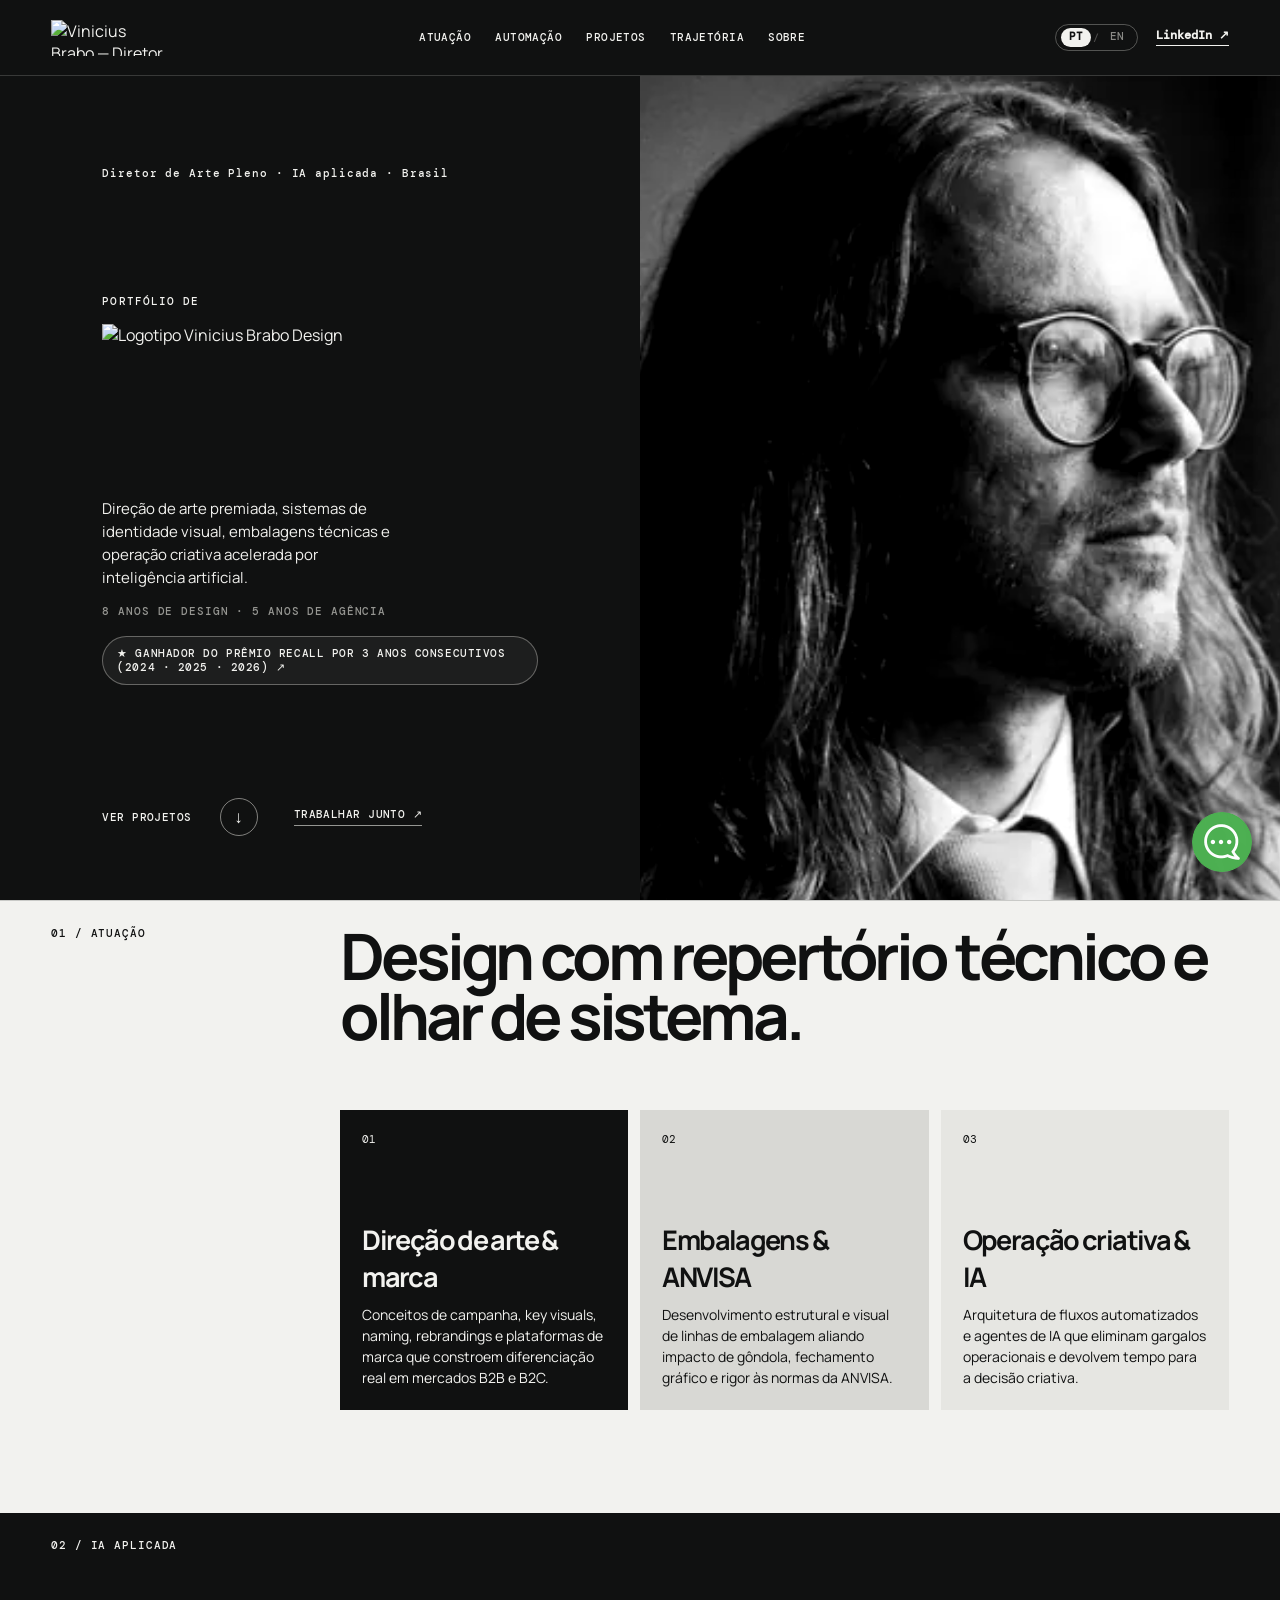
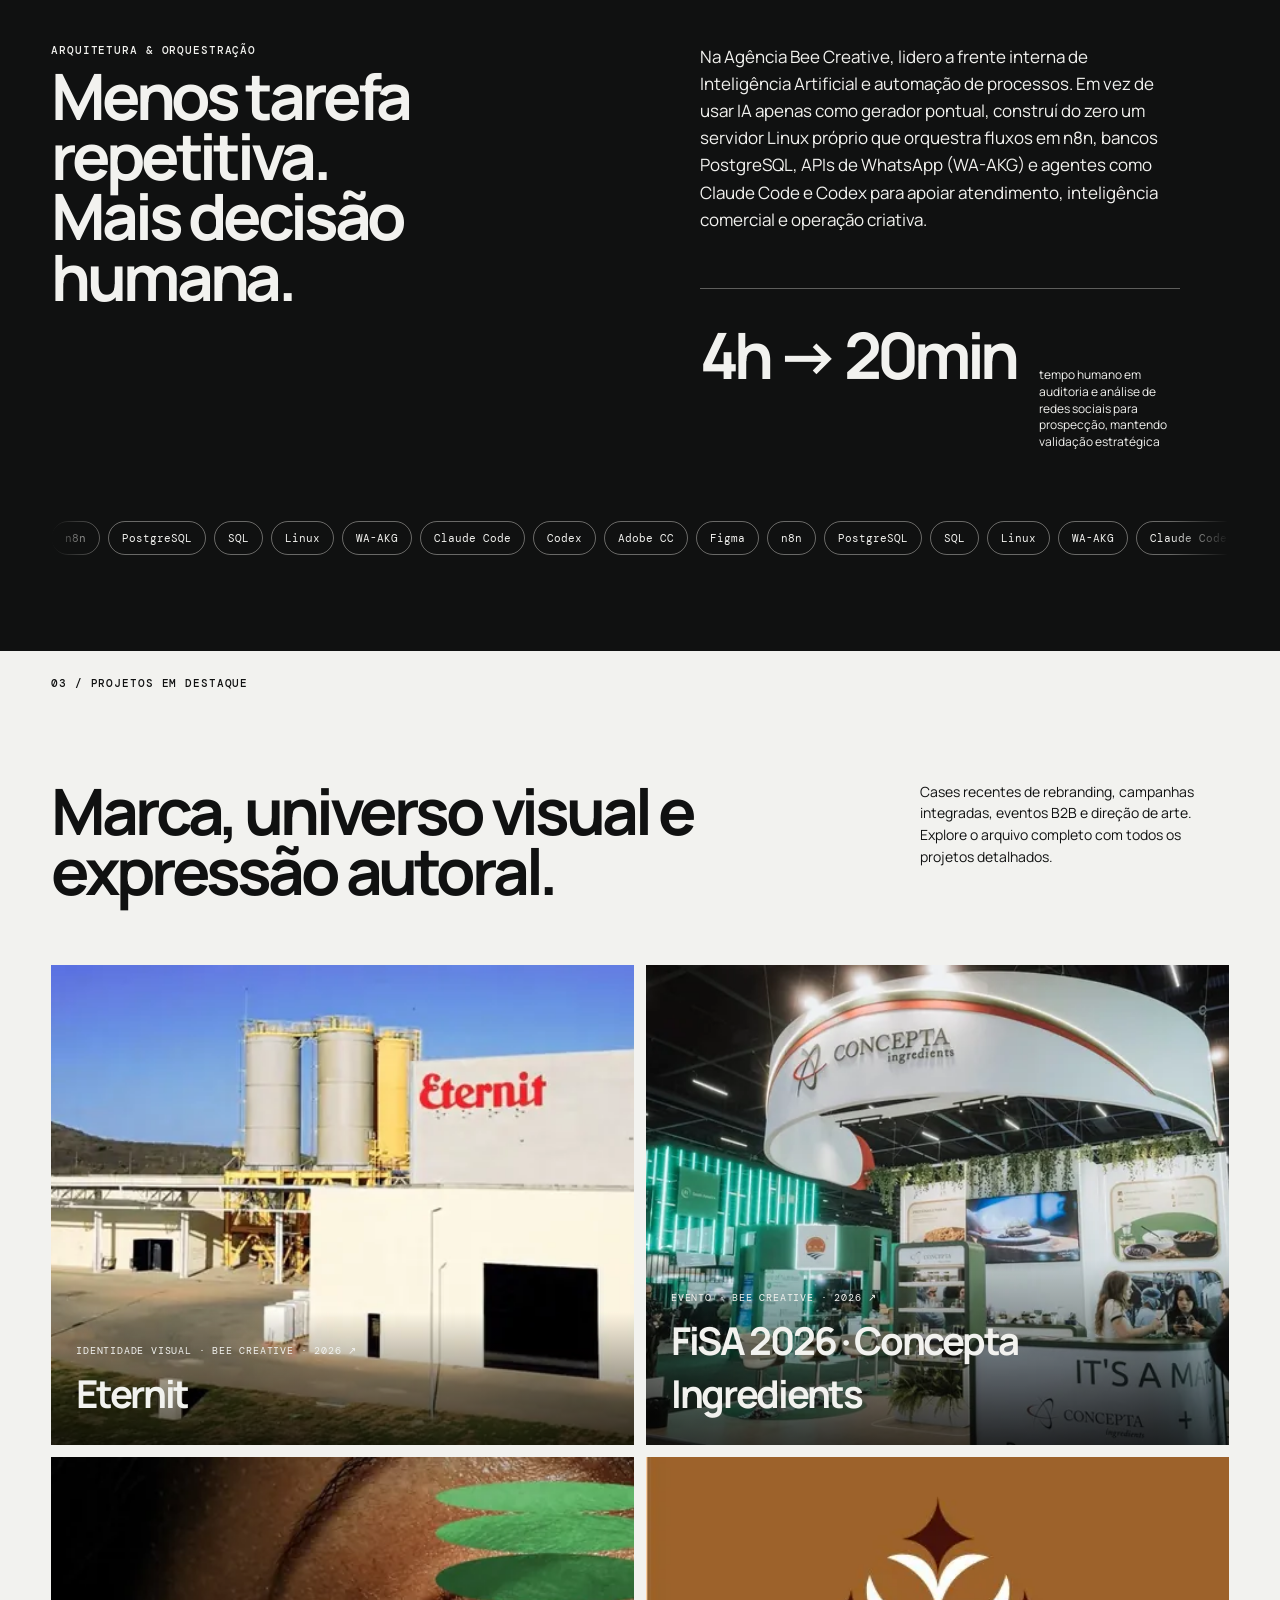
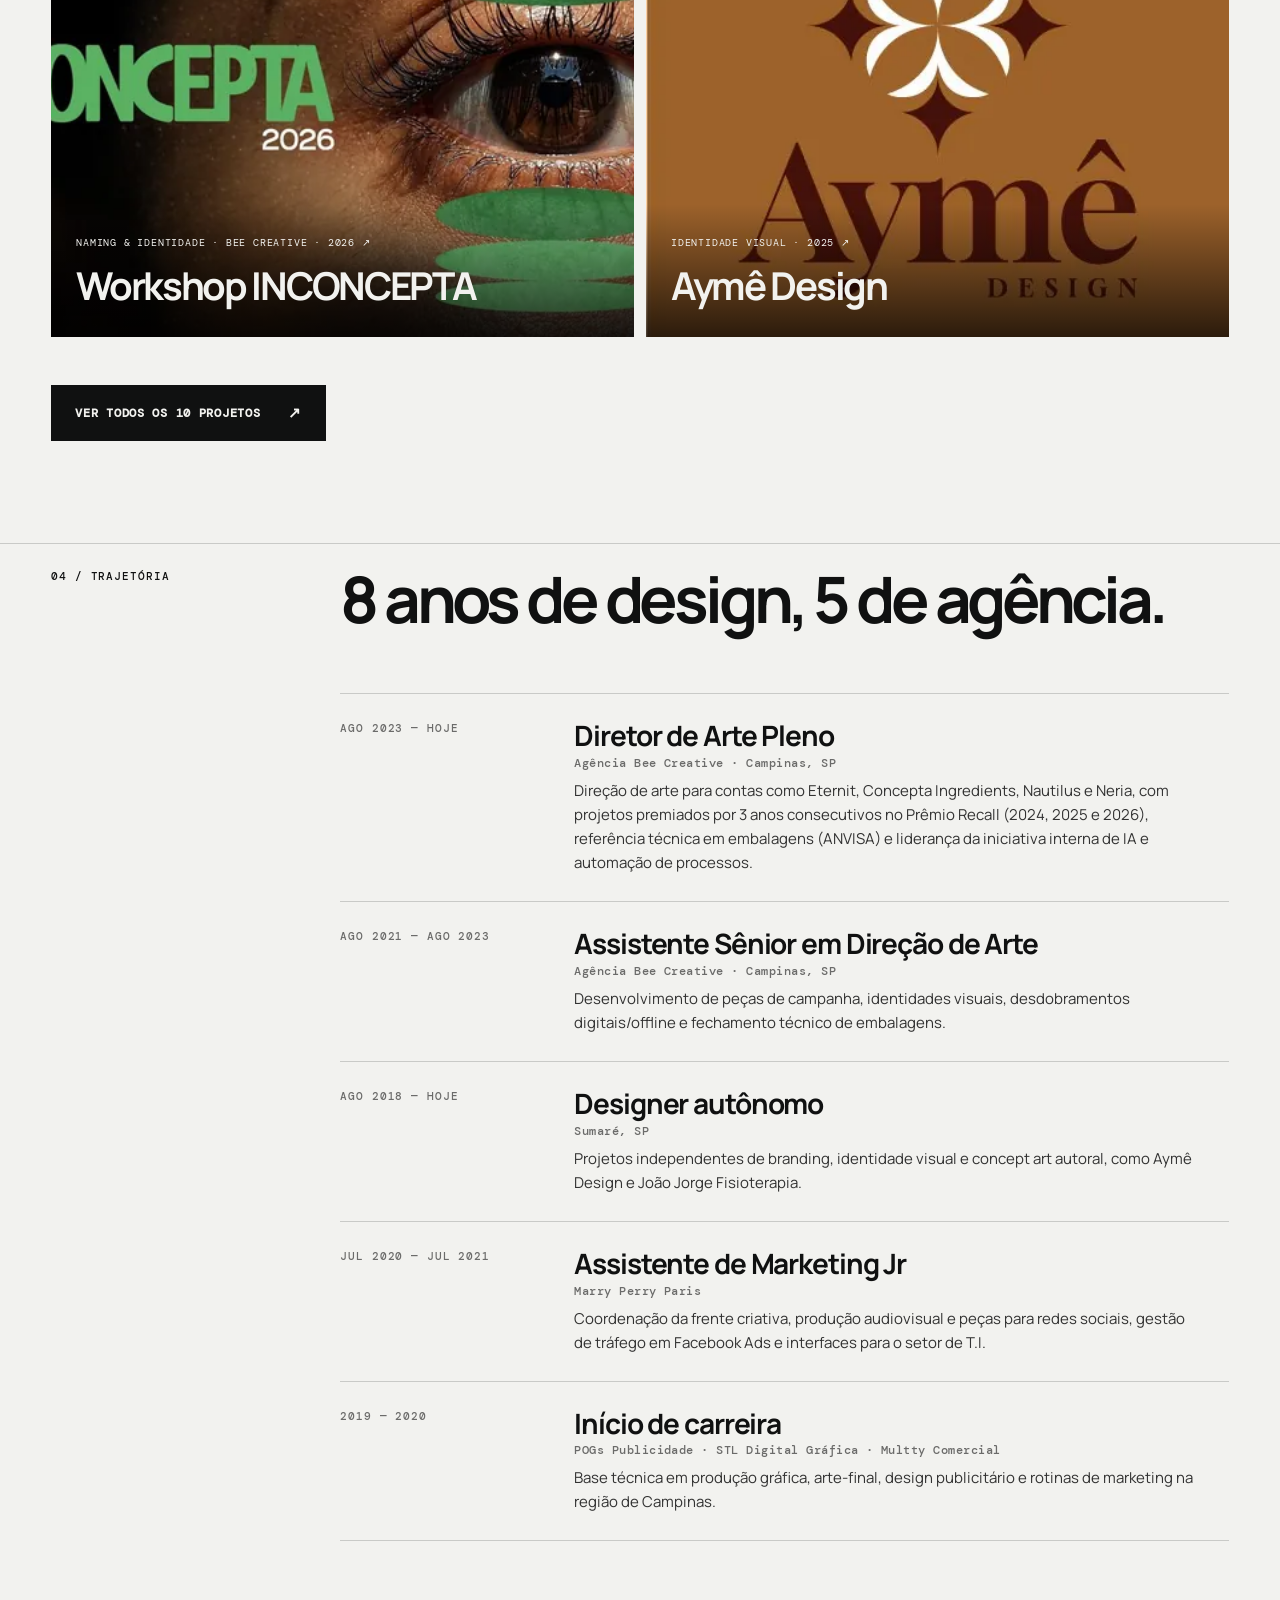
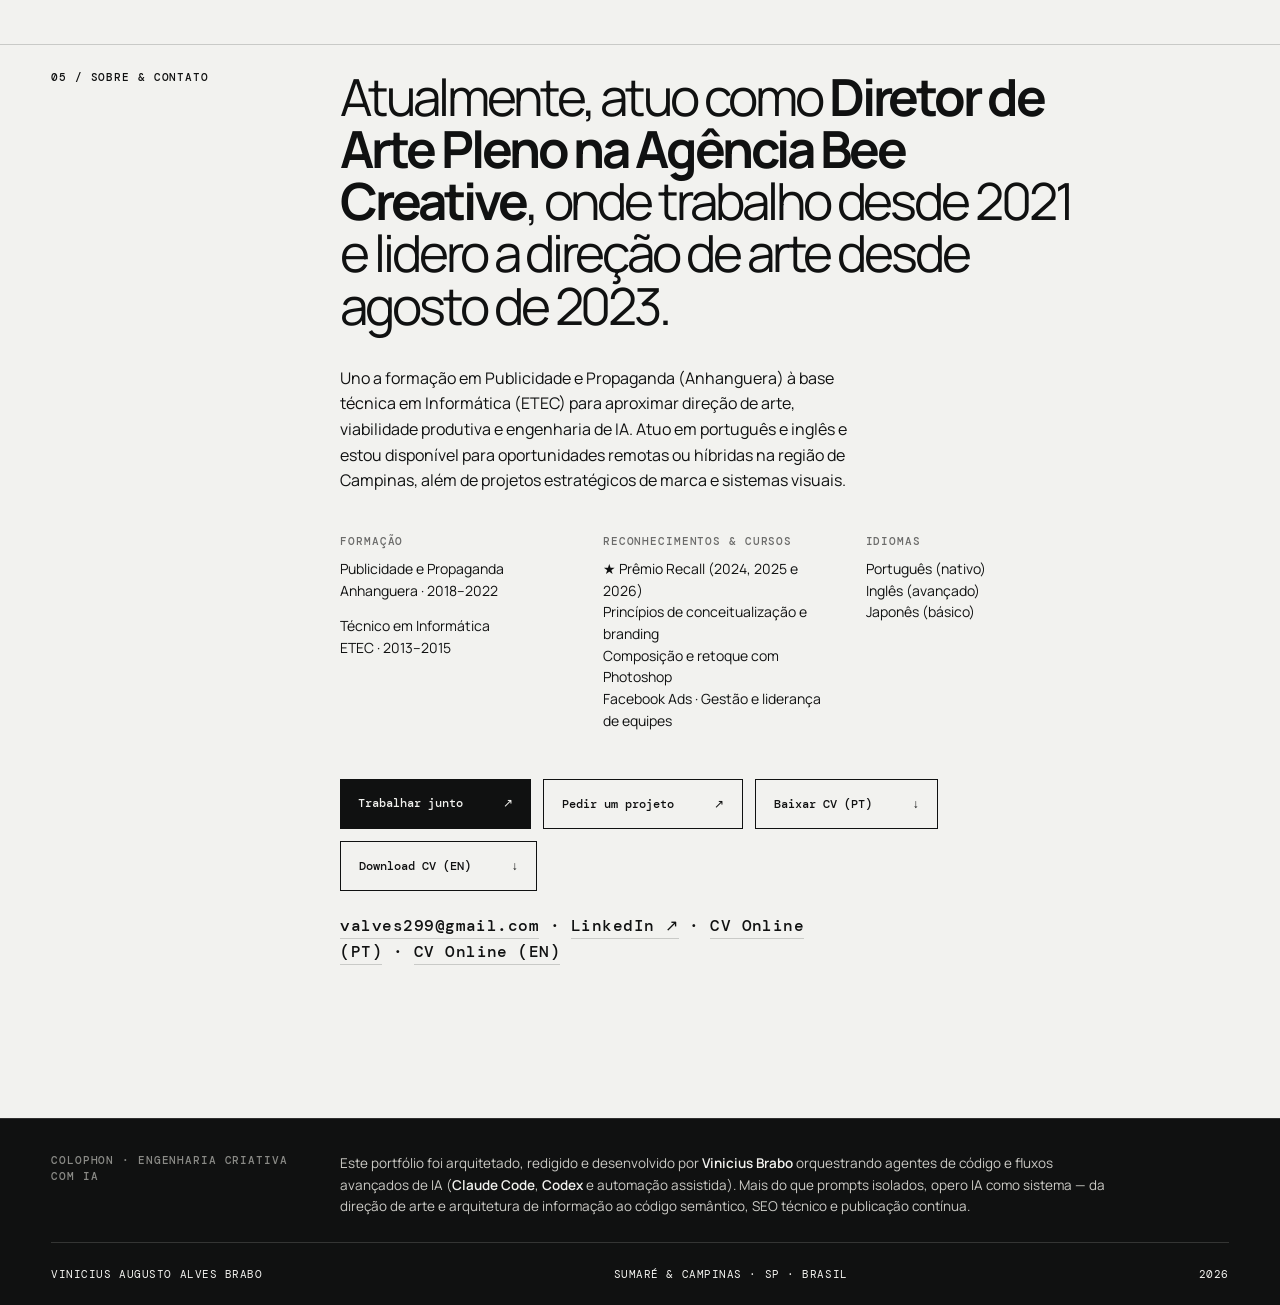
==== commit 4d0a0523: "alpha 0.9" ====
--- a/index.html
+++ b/index.html
@@ -151,22 +151,22 @@
         </figure>
       </section>
 
-      <section class="split-section" id="atuacao">
+      <section class="split-section reveal-on-scroll" id="atuacao">
         <p class="section-label">01 / ATUAÇÃO</p>
         <div class="section-content">
           <h2>Design com repertório técnico e olhar de sistema.</h2>
           <div class="cards">
-            <article class="card card-dark">
+            <article class="card card-dark reveal-on-scroll reveal-delay-1">
               <span>01</span>
               <h3>Direção de arte &amp; marca</h3>
               <p>Conceitos de campanha, key visuals, naming, rebrandings e plataformas de marca que constroem diferenciação real em mercados B2B e B2C.</p>
             </article>
-            <article class="card card-gray">
+            <article class="card card-gray reveal-on-scroll reveal-delay-2">
               <span>02</span>
               <h3>Embalagens &amp; ANVISA</h3>
               <p>Desenvolvimento estrutural e visual de linhas de embalagem aliando impacto de gôndola, fechamento gráfico e rigor às normas da ANVISA.</p>
             </article>
-            <article class="card card-light">
+            <article class="card card-light reveal-on-scroll reveal-delay-3">
               <span>03</span>
               <h3>Operação criativa &amp; IA</h3>
               <p>Arquitetura de fluxos automatizados e agentes de IA que eliminam gargalos operacionais e devolvem tempo para a decisão criativa.</p>
@@ -175,7 +175,7 @@
         </div>
       </section>
 
-      <section class="feature" id="automacao">
+      <section class="feature reveal-on-scroll" id="automacao">
         <p class="section-label">02 / IA APLICADA</p>
         <div class="feature-grid">
           <div>
@@ -184,7 +184,7 @@
           </div>
           <div class="feature-copy">
             <p>Na Agência Bee Creative, lidero a frente interna de Inteligência Artificial e automação de processos. Em vez de usar IA apenas como gerador pontual, construí do zero um servidor Linux próprio que orquestra fluxos em n8n, bancos PostgreSQL, APIs de WhatsApp (WA-AKG) e agentes como Claude Code e Codex para apoiar atendimento, inteligência comercial e operação criativa.</p>
-            <div class="metric"><strong>4h → 20min</strong><span>tempo humano em auditoria e análise de redes sociais para prospecção, mantendo validação estratégica</span></div>
+            <div class="metric reveal-on-scroll"><strong>4h → 20min</strong><span>tempo humano em auditoria e análise de redes sociais para prospecção, mantendo validação estratégica</span></div>
           </div>
         </div>
         <div class="toolbelt" aria-label="Stack de ferramentas de design, dados e IA">
@@ -192,7 +192,7 @@
         </div>
       </section>
 
-      <section class="projects" id="projetos">
+      <section class="projects reveal-on-scroll" id="projetos">
         <p class="section-label">03 / PROJETOS EM DESTAQUE</p>
         <div class="project-heading">
           <h2>Marca, universo visual e expressão autoral.</h2>
@@ -204,18 +204,18 @@
           <a href="projeto-workshop-inconcepta.html" class="project-card project-card-wide" data-date="2026-04-09"><img src="assets/bee/workshop-inconcepta/hero.jpg" srcset="assets/bee/workshop-inconcepta/hero-640w.webp 640w, assets/bee/workshop-inconcepta/hero-1200w.webp 1200w" sizes="(max-width: 700px) 92vw, 48vw" width="1800" height="1012" alt="Identidade visual do workshop INCONCEPTA 2026" loading="lazy" decoding="async" /><div><span>NAMING &amp; IDENTIDADE · BEE CREATIVE · 2026 ↗</span><h3>Workshop INCONCEPTA</h3></div></a>
           <a href="projeto-ayme.html" class="project-card project-card-wide" data-date="2025-07-01"><img src="assets/wix/d2a74a_794bdeaed2734d61a64a428ba99771d8.jpg" srcset="assets/wix/d2a74a_794bdeaed2734d61a64a428ba99771d8-640w.webp 483w" sizes="(max-width: 700px) 92vw, 48vw" width="483" height="483" alt="Identidade visual Aymê Design" loading="lazy" decoding="async" /><div><span>IDENTIDADE VISUAL · 2025 ↗</span><h3>Aymê Design</h3></div></a>
         </div>
-        <div class="projects-cta-wrap">
+        <div class="projects-cta-wrap reveal-on-scroll">
           <a href="projetos.html" class="projects-cta-btn">
             Ver todos os 10 projetos <span>↗</span>
           </a>
         </div>
       </section>
 
-      <section class="split-section" id="trajetoria">
+      <section class="split-section reveal-on-scroll" id="trajetoria">
         <p class="section-label">04 / TRAJETÓRIA</p>
         <div class="section-content">
           <h2>8 anos de design, 5 de agência.</h2>
-          <ol class="timeline">
+          <ol class="timeline reveal-on-scroll">
             <li>
               <span class="tl-date">AGO 2023 — HOJE</span>
               <div>
@@ -260,12 +260,12 @@
         </div>
       </section>
 
-      <section class="about" id="sobre">
+      <section class="about reveal-on-scroll" id="sobre">
         <p class="section-label">05 / SOBRE &amp; CONTATO</p>
         <div class="about-copy">
           <p class="large-copy">Atualmente, atuo como <strong>Diretor de Arte Pleno na Agência Bee Creative</strong>, onde trabalho desde 2021 e lidero a direção de arte desde agosto de 2023.</p>
           <p>Uno a formação em Publicidade e Propaganda (Anhanguera) à base técnica em Informática (ETEC) para aproximar direção de arte, viabilidade produtiva e engenharia de IA. Atuo em português e inglês e estou disponível para oportunidades remotas ou híbridas na região de Campinas, além de projetos estratégicos de marca e sistemas visuais.</p>
-          <div class="credentials">
+          <div class="credentials reveal-on-scroll">
             <div>
               <h4>Formação</h4>
               <p>Publicidade e Propaganda<br />Anhanguera · 2018–2022</p>
@@ -280,7 +280,7 @@
               <p>Português (nativo)<br />Inglês (avançado)<br />Japonês (básico)</p>
             </div>
           </div>
-          <div class="contact-paths">
+          <div class="contact-paths reveal-on-scroll">
             <a class="button" href="mailto:valves299@gmail.com?subject=Oportunidade%20de%20trabalho">Trabalhar junto <span>↗</span></a>
             <a class="button button-outline" href="mailto:valves299@gmail.com?subject=Pedido%20de%20projeto%20(freelance)">Pedir um projeto <span>↗</span></a>
             <a class="button button-outline" href="assets/cv/cv-vinicius-brabo-pt.pdf" download>Baixar CV (PT) <span>↓</span></a>
@@ -317,5 +317,6 @@
 
     <script src="projects-data.js?v=9" defer></script>
     <script src="i18n.js?v=9" defer></script>
+    <script src="motion.js" defer></script>
   </body>
 </html>
--- a/styles.css
+++ b/styles.css
@@ -179,3 +179,366 @@
   .footer-colophon { grid-template-columns: 1fr; gap: 10px; padding-bottom: 18px; }
   .footer-bottom { flex-direction: column; align-items: flex-start; gap: 10px; }
 }
+
+/* ==========================================================================
+   Lightbox / Zoom Focado para Imagens dos Cases
+   ========================================================================== */
+.media-frame img.lightbox-trigger {
+  cursor: zoom-in;
+  transition: transform .25s ease, filter .2s ease;
+}
+.media-frame img.lightbox-trigger:hover {
+  filter: brightness(1.02);
+}
+.media-frame img.lightbox-trigger:focus-visible {
+  outline: 2px solid var(--ink);
+  outline-offset: 4px;
+}
+body.lightbox-open {
+  overflow: hidden;
+}
+.lightbox-overlay {
+  position: fixed;
+  inset: 0;
+  z-index: 10000;
+  background: rgba(16, 17, 17, .94);
+  backdrop-filter: blur(8px);
+  -webkit-backdrop-filter: blur(8px);
+  display: flex;
+  align-items: center;
+  justify-content: center;
+  opacity: 0;
+  pointer-events: none;
+  transition: opacity .22s cubic-bezier(.16, 1, .3, 1);
+  padding: 20px;
+}
+.lightbox-overlay:not([hidden]) {
+  pointer-events: auto;
+}
+.lightbox-overlay.lightbox-visible {
+  opacity: 1;
+}
+.lightbox-close {
+  position: absolute;
+  top: 24px;
+  right: 28px;
+  width: 44px;
+  height: 44px;
+  background: rgba(242, 242, 239, .08);
+  border: 1px solid rgba(242, 242, 239, .25);
+  border-radius: 50%;
+  color: var(--cream);
+  font: 400 18px/1 "DM Mono", monospace;
+  cursor: pointer;
+  display: flex;
+  align-items: center;
+  justify-content: center;
+  transition: all .2s ease;
+  z-index: 10001;
+}
+.lightbox-close:hover {
+  background: var(--cream);
+  color: var(--ink);
+  border-color: var(--cream);
+  transform: scale(1.08);
+}
+.lightbox-close:focus-visible {
+  outline: 2px solid var(--cream);
+  outline-offset: 3px;
+}
+.lightbox-container {
+  max-width: 94vw;
+  max-height: 90vh;
+  display: flex;
+  flex-direction: column;
+  align-items: center;
+  justify-content: center;
+  cursor: zoom-out;
+}
+.lightbox-img {
+  max-width: 92vw;
+  max-height: 82vh;
+  width: auto;
+  height: auto;
+  object-fit: contain;
+  box-shadow: 0 16px 48px rgba(0, 0, 0, .6);
+  transform: scale(.96);
+  transition: transform .22s cubic-bezier(.16, 1, .3, 1);
+  user-select: none;
+  display: block;
+}
+.lightbox-overlay.lightbox-visible .lightbox-img {
+  transform: scale(1);
+}
+.lightbox-caption {
+  margin: 14px 0 0;
+  font: 500 11px/1.4 "DM Mono", monospace;
+  color: rgba(242, 242, 239, .72);
+  text-align: center;
+  max-width: 800px;
+  letter-spacing: .04em;
+  user-select: none;
+}
+
+@media (max-width: 700px) {
+  .lightbox-close {
+    top: 16px;
+    right: 16px;
+    width: 38px;
+    height: 38px;
+    font-size: 16px;
+  }
+  .lightbox-img {
+    max-height: 78vh;
+  }
+}
+
+/* ==========================================================================
+   Animações Cinéticas, Scroll Reveal, Marquee e Cursor Magnético
+   ========================================================================== */
+
+/* 1. Entrada Escalonada no Hero */
+.hero .eyebrow {
+  opacity: 0;
+  transform: translateY(-8px);
+}
+.hero-statement > p:first-child {
+  opacity: 0;
+}
+.hero-logo {
+  opacity: 0;
+  transform: translateY(16px);
+}
+.hero-description {
+  opacity: 0;
+  transform: translateY(14px);
+}
+.hero-proof {
+  opacity: 0;
+  transform: translateY(12px);
+}
+.hero-award {
+  opacity: 0;
+  transform: translateY(12px);
+}
+.hero-actions {
+  opacity: 0;
+  transform: translateY(12px);
+}
+.hero-portrait img {
+  opacity: 0;
+  transform: scale(1.04);
+}
+
+.hero.hero-animate-in .eyebrow {
+  opacity: 1;
+  transform: translateY(0);
+  transition: opacity .6s ease .1s, transform .6s cubic-bezier(.16, 1, .3, 1) .1s;
+}
+.hero.hero-animate-in .hero-statement > p:first-child {
+  opacity: 1;
+  transition: opacity .6s ease .18s;
+}
+.hero.hero-animate-in .hero-logo {
+  opacity: 1;
+  transform: translateY(0);
+  transition: opacity .7s ease .24s, transform .7s cubic-bezier(.16, 1, .3, 1) .24s;
+}
+.hero.hero-animate-in .hero-description {
+  opacity: 1;
+  transform: translateY(0);
+  transition: opacity .7s ease .34s, transform .7s cubic-bezier(.16, 1, .3, 1) .34s;
+}
+.hero.hero-animate-in .hero-proof {
+  opacity: 1;
+  transform: translateY(0);
+  transition: opacity .7s ease .42s, transform .7s cubic-bezier(.16, 1, .3, 1) .42s;
+}
+.hero.hero-animate-in .hero-award {
+  opacity: 1;
+  transform: translateY(0);
+  transition: opacity .7s ease .5s, transform .7s cubic-bezier(.16, 1, .3, 1) .5s, background .2s ease, border-color .2s ease;
+}
+.hero.hero-animate-in .hero-actions {
+  opacity: 1;
+  transform: translateY(0);
+  transition: opacity .7s ease .58s, transform .7s cubic-bezier(.16, 1, .3, 1) .58s;
+}
+.hero.hero-animate-in .hero-portrait img {
+  opacity: 1;
+  transform: scale(1);
+  transition: opacity .85s ease .2s, transform 1.1s cubic-bezier(.16, 1, .3, 1) .2s;
+}
+
+/* 2. Scroll Reveal com IntersectionObserver */
+.reveal-on-scroll {
+  opacity: 0;
+  transform: translateY(24px);
+  transition: opacity .7s cubic-bezier(.16, 1, .3, 1), transform .7s cubic-bezier(.16, 1, .3, 1);
+  will-change: opacity, transform;
+}
+.reveal-on-scroll.is-revealed {
+  opacity: 1;
+  transform: translateY(0);
+  will-change: auto;
+}
+
+.reveal-delay-1 { transition-delay: .08s; }
+.reveal-delay-2 { transition-delay: .16s; }
+.reveal-delay-3 { transition-delay: .24s; }
+.reveal-delay-4 { transition-delay: .32s; }
+
+/* 3. Microinterações nos Cards */
+.project-card {
+  transition: transform .35s cubic-bezier(.16, 1, .3, 1), box-shadow .35s cubic-bezier(.16, 1, .3, 1);
+}
+.project-card:hover {
+  transform: translateY(-4px);
+  box-shadow: 0 16px 36px rgba(16, 17, 17, .12);
+}
+.card {
+  transition: transform .3s cubic-bezier(.16, 1, .3, 1), box-shadow .3s cubic-bezier(.16, 1, .3, 1);
+}
+.card:hover {
+  transform: translateY(-4px);
+  box-shadow: 0 14px 28px rgba(16, 17, 17, .08);
+}
+
+/* 4. Marquee Infinito na Stack de IA */
+.toolbelt.marquee-active {
+  overflow: hidden;
+  width: 100%;
+  padding: 6px 0;
+  mask-image: linear-gradient(90deg, transparent, #000 5%, #000 95%, transparent);
+  -webkit-mask-image: linear-gradient(90deg, transparent, #000 5%, #000 95%, transparent);
+}
+.marquee-track {
+  display: flex;
+  width: max-content;
+}
+.marquee-group {
+  display: flex;
+  flex-shrink: 0;
+  gap: 8px;
+  padding-right: 8px;
+  animation: marqueeRoll 26s linear infinite;
+}
+@keyframes marqueeRoll {
+  0% { transform: translate3d(0, 0, 0); }
+  100% { transform: translate3d(-100%, 0, 0); }
+}
+.marquee-track:hover .marquee-group {
+  animation-play-state: paused;
+}
+
+/* 5. Cursor Magnético (Desktop) */
+@media (pointer: fine) {
+  .custom-cursor {
+    position: fixed;
+    top: 0;
+    left: 0;
+    pointer-events: none;
+    z-index: 99999;
+    opacity: 0;
+    transition: opacity .22s ease;
+    mix-blend-mode: difference;
+  }
+  .custom-cursor.cursor-visible {
+    opacity: 1;
+  }
+  .cursor-dot {
+    position: absolute;
+    top: -3px;
+    left: -3px;
+    width: 6px;
+    height: 6px;
+    background: #ffffff;
+    border-radius: 50%;
+    will-change: transform;
+  }
+  .cursor-ring {
+    position: absolute;
+    top: -18px;
+    left: -18px;
+    width: 36px;
+    height: 36px;
+    border: 1.2px solid rgba(255, 255, 255, .7);
+    border-radius: 50%;
+    transition: width .22s ease, height .22s ease, top .22s ease, left .22s ease, background-color .22s ease, border-color .22s ease;
+    will-change: transform;
+  }
+  .cursor-badge {
+    position: absolute;
+    top: -8px;
+    left: -8px;
+    width: 16px;
+    height: 16px;
+    display: flex;
+    align-items: center;
+    justify-content: center;
+    font: 700 9px/1 "DM Mono", monospace;
+    color: #101111;
+    letter-spacing: .08em;
+    pointer-events: none;
+    will-change: transform;
+    opacity: 0;
+    transition: opacity .18s ease;
+  }
+  .cursor-hover .cursor-ring {
+    top: -24px;
+    left: -24px;
+    width: 48px;
+    height: 48px;
+    background: rgba(255, 255, 255, .15);
+    border-color: rgba(255, 255, 255, .9);
+  }
+  .cursor-hover .cursor-dot {
+    opacity: 0;
+  }
+  .cursor-view .cursor-ring,
+  .cursor-zoom .cursor-ring {
+    top: -36px;
+    left: -36px;
+    width: 72px;
+    height: 72px;
+    background: #ffffff;
+    border-color: #ffffff;
+  }
+  .cursor-view .cursor-dot,
+  .cursor-zoom .cursor-dot {
+    opacity: 0;
+  }
+  .cursor-view .cursor-badge,
+  .cursor-zoom .cursor-badge {
+    top: -36px;
+    left: -36px;
+    width: 72px;
+    height: 72px;
+    opacity: 1;
+  }
+}
+
+/* 6. Acessibilidade Obrigatória: Respeito a prefers-reduced-motion */
+@media (prefers-reduced-motion: reduce) {
+  *, *::before, *::after {
+    animation-duration: 0.01ms !important;
+    animation-iteration-count: 1 !important;
+    transition-duration: 0.01ms !important;
+    scroll-behavior: auto !important;
+  }
+  .hero .eyebrow,
+  .hero-statement > p:first-child,
+  .hero-logo,
+  .hero-description,
+  .hero-proof,
+  .hero-award,
+  .hero-actions,
+  .hero-portrait img,
+  .reveal-on-scroll {
+    opacity: 1 !important;
+    transform: none !important;
+  }
+  .custom-cursor {
+    display: none !important;
+  }
+}
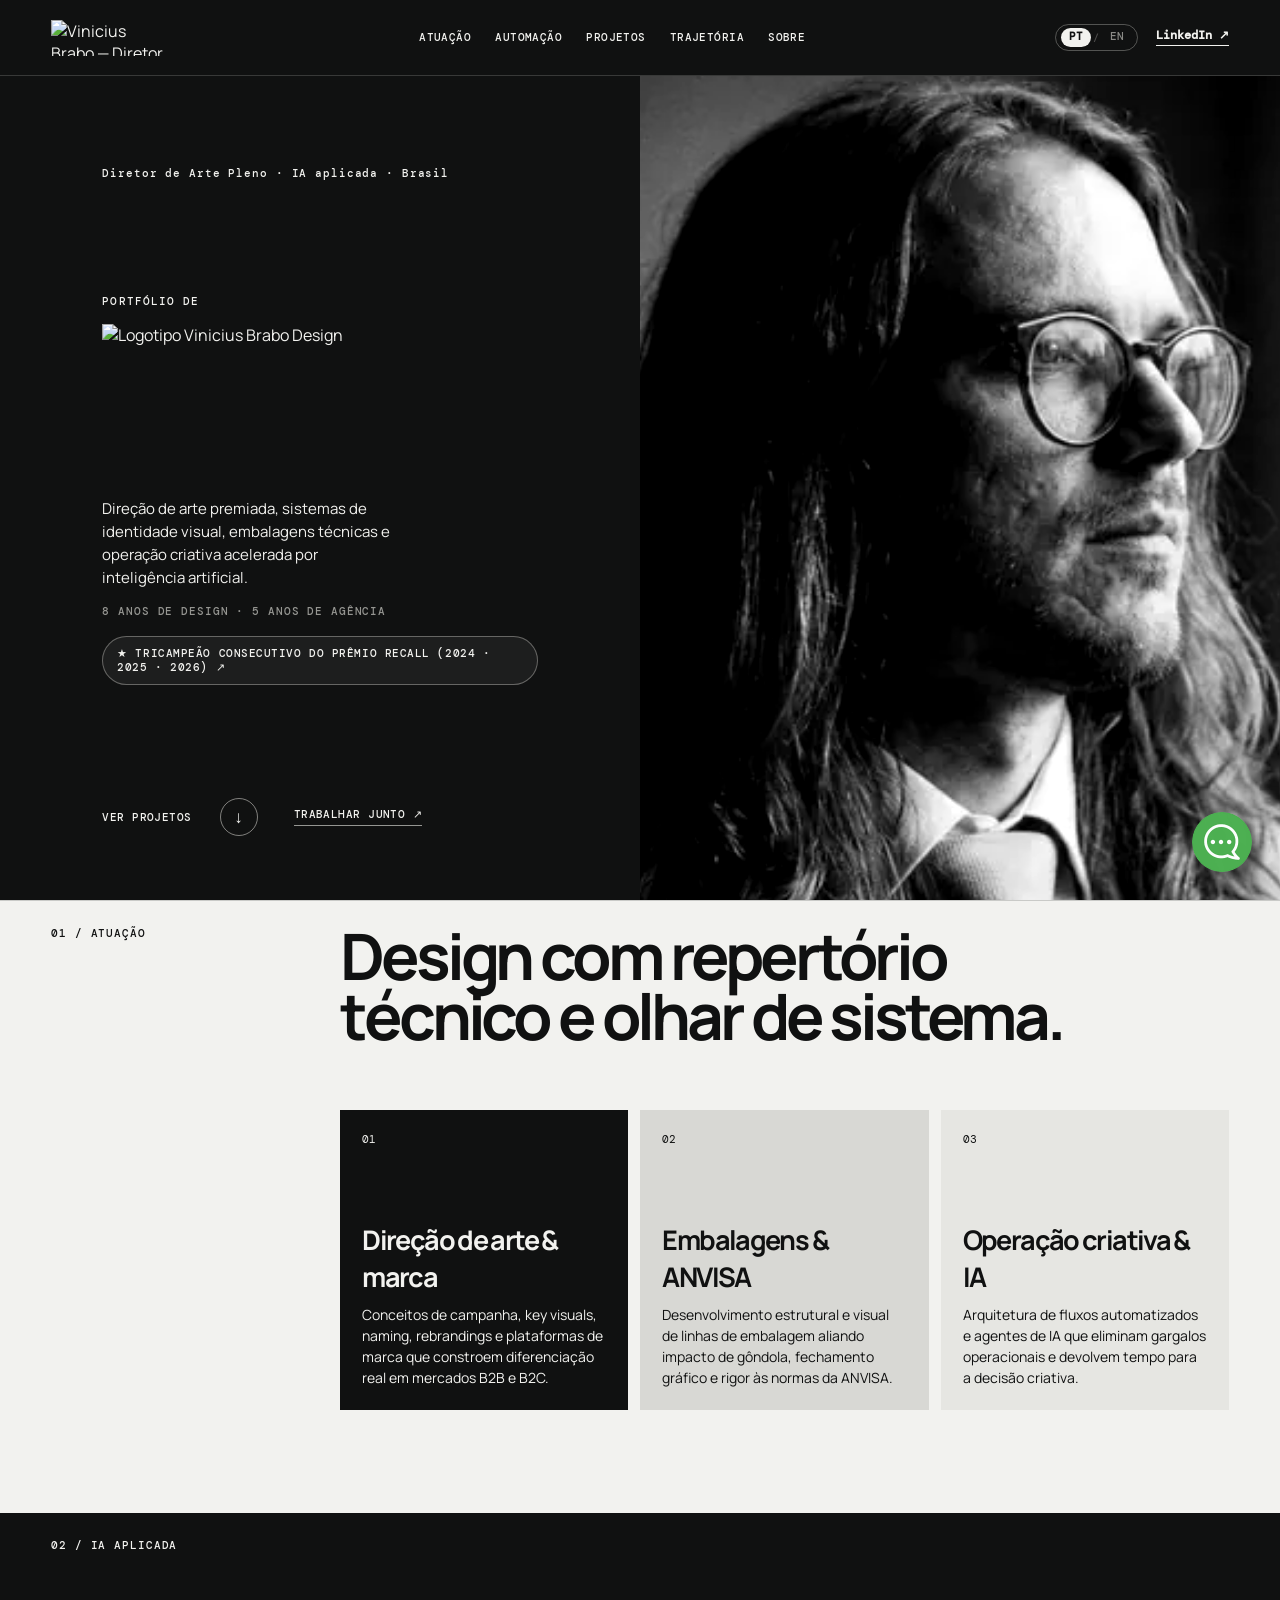
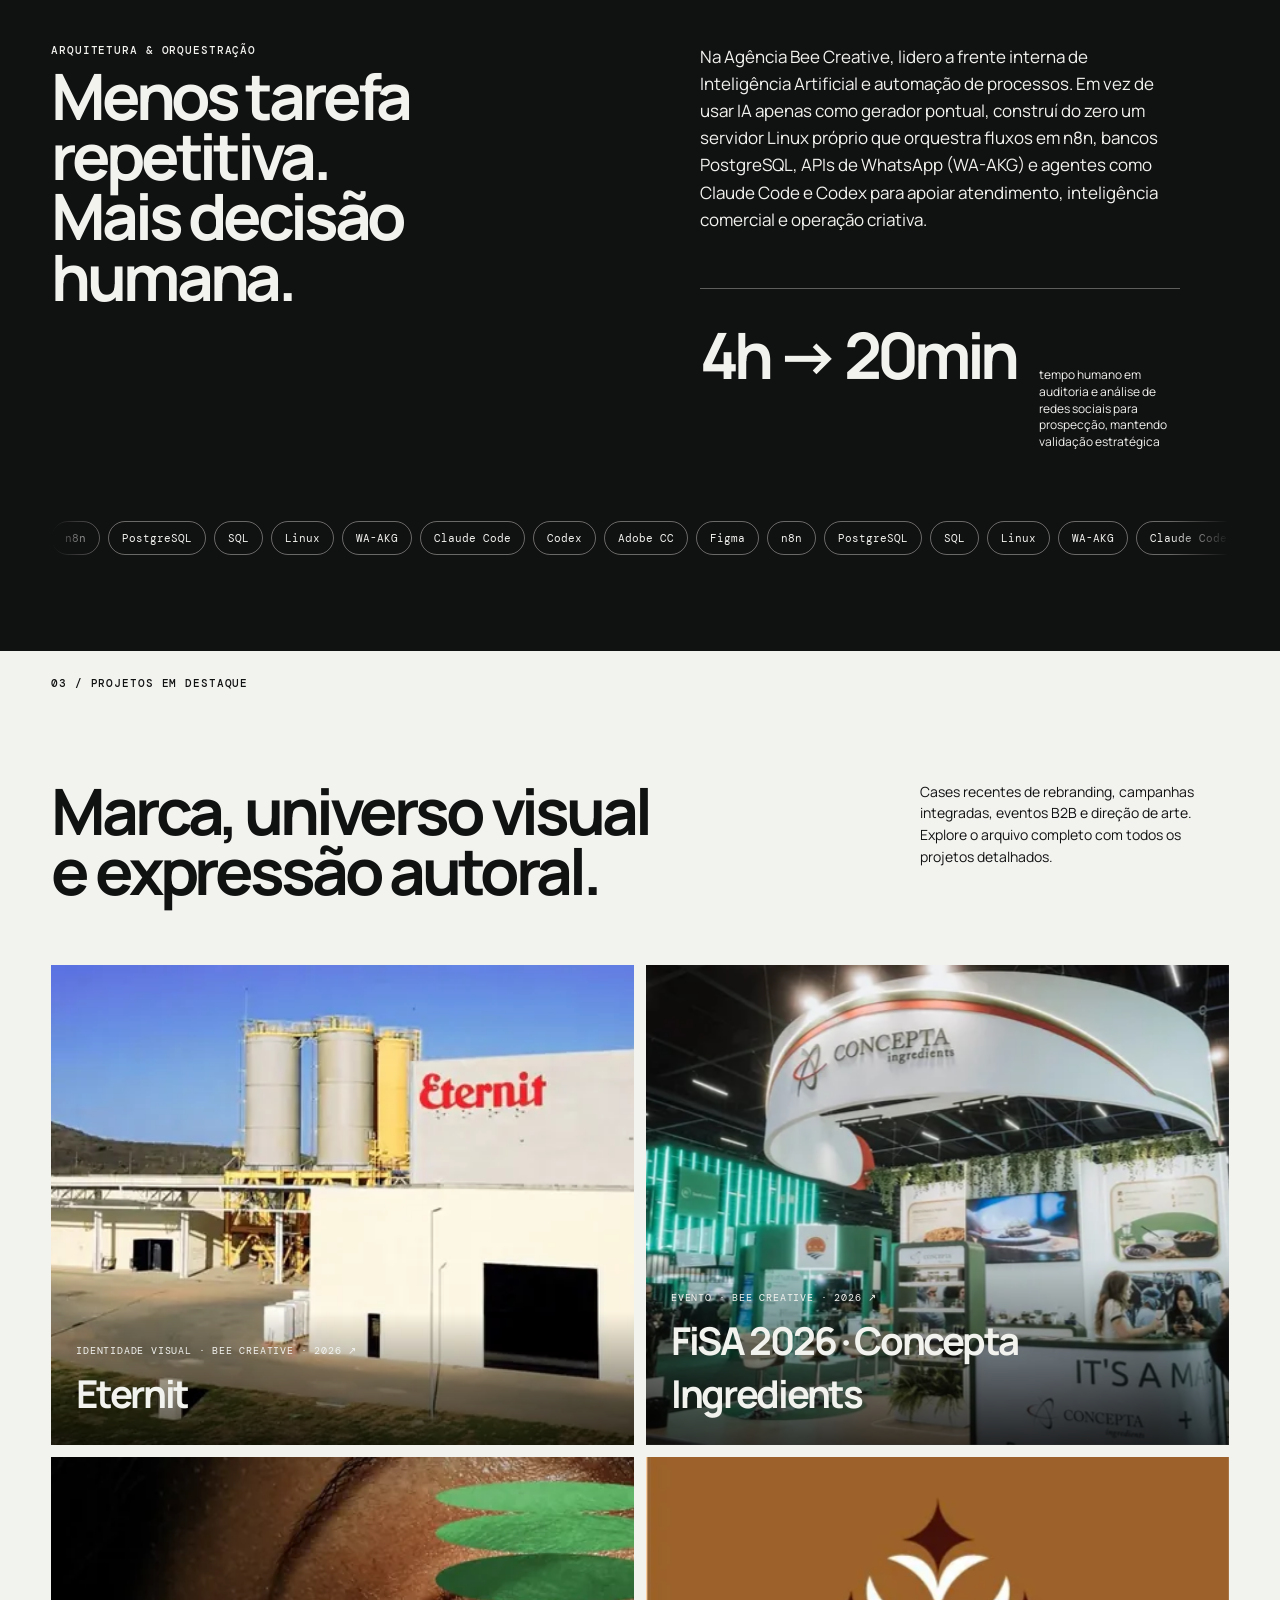
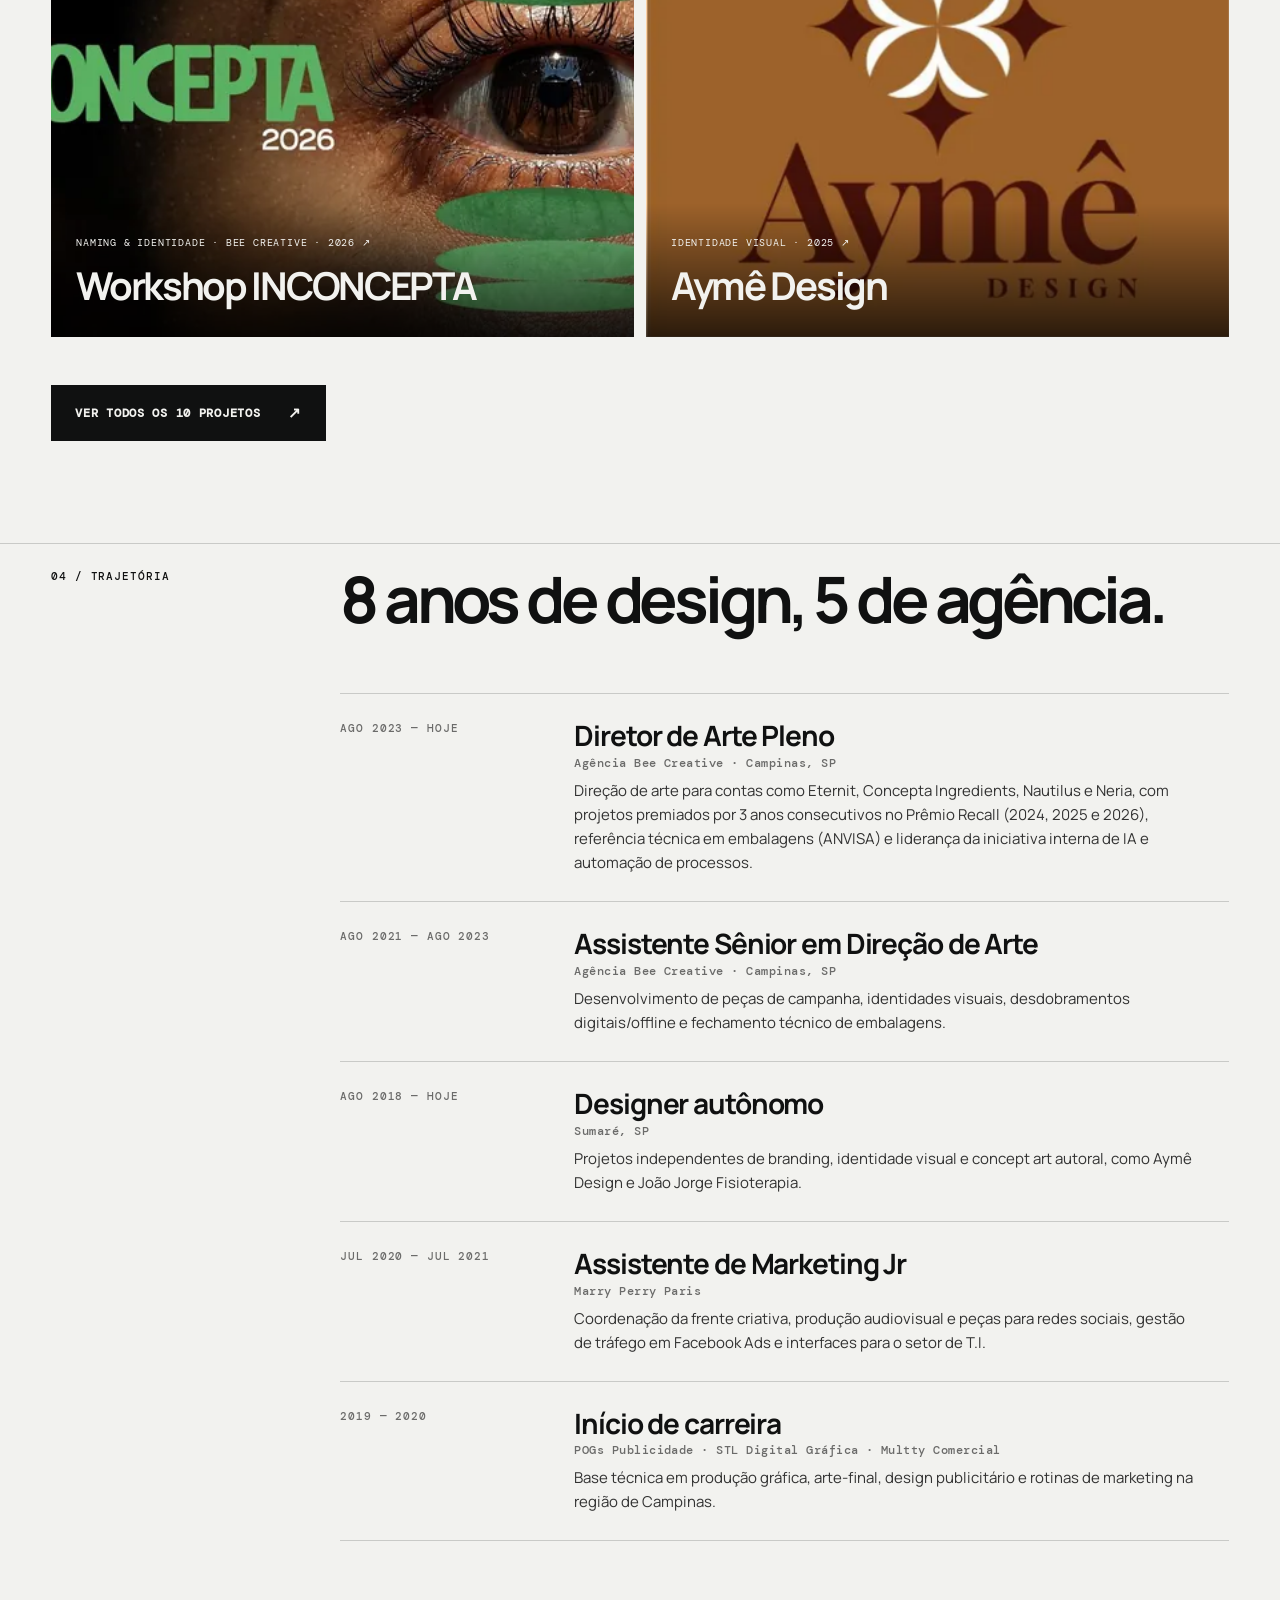
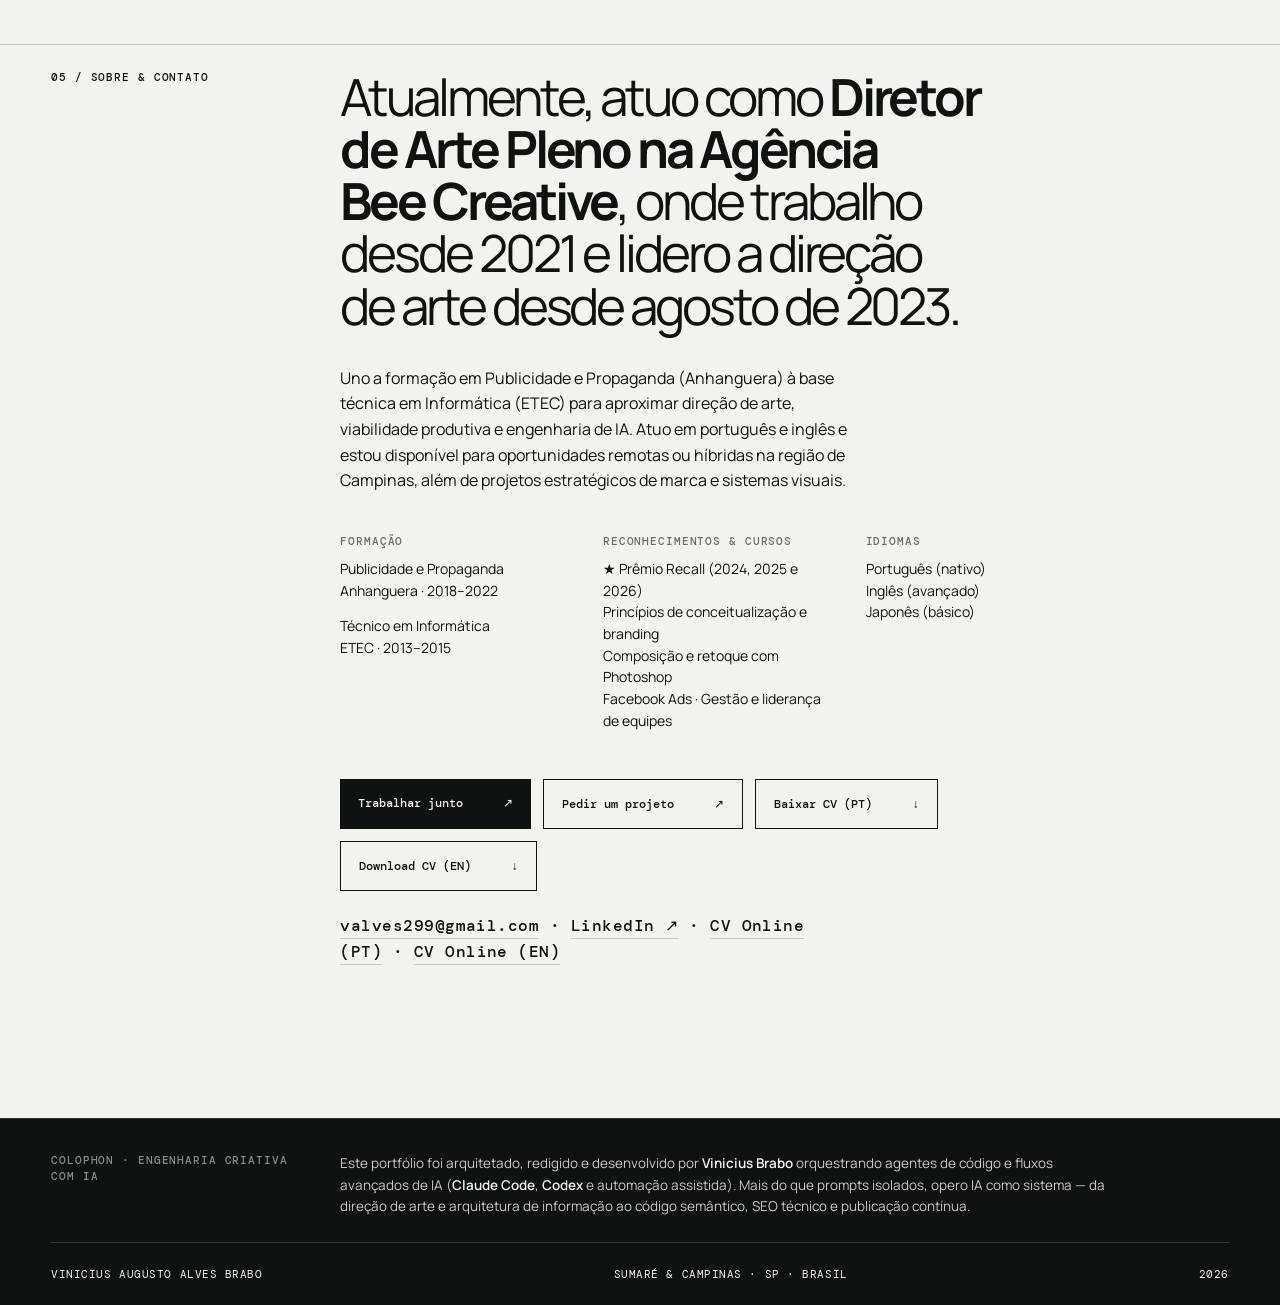
==== commit b5402e83: "alpha 0.10" ====
--- a/index.html
+++ b/index.html
@@ -139,7 +139,7 @@
             <h1 class="visually-hidden">Vinicius Brabo — Diretor de Arte Pleno, Especialista em Branding, Embalagens (ANVISA) e IA Aplicada</h1>
             <p class="hero-description">Direção de arte premiada, sistemas de identidade visual, embalagens técnicas e operação criativa acelerada por inteligência artificial.</p>
             <p class="hero-proof">8 anos de design · 5 anos de agência</p>
-            <a class="hero-award" href="https://premiorecall.com" target="_blank" rel="noopener noreferrer">★ Ganhador do Prêmio Recall por 3 anos consecutivos (2024 · 2025 · 2026) ↗</a>
+            <a class="hero-award" href="https://premiorecall.com" target="_blank" rel="noopener noreferrer">★ Tricampeão consecutivo do Prêmio Recall (2024 · 2025 · 2026) ↗</a>
           </div>
           <div class="hero-actions">
             <a class="hero-cta" href="#projetos">Ver projetos <span>↓</span></a>
--- a/styles.css
+++ b/styles.css
@@ -16,10 +16,10 @@
 .brand { display: flex; width: 118px; }.brand img { width: 100%; height: auto; }
 nav { display: flex; gap: 24px; font: 500 11px/1 "DM Mono", monospace; letter-spacing: .04em; text-transform: uppercase; }.topbar-right { display: flex; align-items: center; gap: 18px; }.lang-switch { display: inline-flex; align-items: center; gap: 2px; border: 1px solid rgba(239,238,232,.3); border-radius: 30px; padding: 3px 5px; font: 500 10.5px/1 "DM Mono", monospace; letter-spacing: .05em; }.lang-btn { background: transparent; border: none; color: rgba(239,238,232,.55); padding: 4px 8px; border-radius: 20px; font: inherit; cursor: pointer; transition: all .18s ease; }.lang-btn.active { background: var(--cream); color: var(--ink); font-weight: 600; }.lang-btn:hover:not(.active) { color: var(--cream); }.lang-sep { color: rgba(239,238,232,.28); font-size: 10px; user-select: none; }.contact-link { font: 600 12px/1 "DM Mono", monospace; border-bottom: 1px solid var(--cream); padding-bottom: 4px; }
 .hero { min-height: calc(100svh - 76px); display: grid; grid-template-columns: 1fr 1fr; background: var(--ink); color: var(--cream); }.eyebrow,.section-label,.feature-kicker { font: 500 11px/1.4 "DM Mono", monospace; letter-spacing: .08em; }.hero-copy { padding: clamp(40px,7vw,110px) clamp(28px,8vw,130px) clamp(34px,5vw,76px); display: flex; flex-direction: column; justify-content: space-between; }.hero-statement { margin: auto 0; }.hero-statement > p:first-child { margin: 0 0 16px; font: 500 11px "DM Mono", monospace; letter-spacing: .1em; text-transform: uppercase; }.hero-logo { display: block; width: min(100%,430px); height: auto; }.visually-hidden { position: absolute; width: 1px; height: 1px; padding: 0; margin: -1px; overflow: hidden; clip: rect(0,0,0,0); white-space: nowrap; border: 0; }.hero-description { max-width: 300px; margin: 42px 0 0; font-size: 15px; line-height: 1.55; }.hero-cta { width: max-content; display: flex; gap: 28px; align-items: center; font: 500 11px "DM Mono",monospace; letter-spacing: .04em; text-transform: uppercase; }.hero-cta span { width: 38px; height: 38px; border: 1px solid rgba(239,238,232,.5); border-radius: 50%; display: grid; place-items: center; font-size: 17px; }.hero-portrait { margin: 0; min-height: 100%; overflow: hidden; }.hero-portrait img { width: 100%; height: 100%; display: block; object-fit: cover; object-position: 92% 15%; filter: grayscale(1) contrast(1.08); }
-.split-section,.about { border-top: 1px solid var(--line); padding: 25px 4vw 8vw; display: grid; grid-template-columns: 22% 1fr; gap: 30px; }.section-content h2,.feature h2 { margin: 0 0 5vw; max-width: 900px; font-size: clamp(35px, 5vw, 74px); letter-spacing: -.065em; line-height: .94; }.cards { display: grid; grid-template-columns: repeat(3,1fr); gap: 12px; }.card { min-height: 300px; padding: 22px; display: flex; flex-direction: column; justify-content: space-between; }.card span { font: 11px "DM Mono", monospace; }.card h3 { margin: auto 0 9px; font-size: 27px; letter-spacing: -.06em; }.card p { margin: 0; max-width: 260px; font-size: 14px; line-height: 1.5; }.card-dark { background: var(--ink); color: var(--cream); }.card-gray { background: var(--gray); }.card-light { background: #e6e6e2; }
+.split-section,.about { border-top: 1px solid var(--line); padding: 25px 4vw 8vw; display: grid; grid-template-columns: 22% 1fr; gap: 30px; }.section-content h2,.feature h2 { margin: 0 0 5vw; max-width: 900px; font-size: clamp(35px, 5vw, 74px); letter-spacing: -.065em; line-height: .94; text-wrap: balance; }.cards { display: grid; grid-template-columns: repeat(3,1fr); gap: 12px; }.card { min-height: 300px; padding: 22px; display: flex; flex-direction: column; justify-content: space-between; }.card span { font: 11px "DM Mono", monospace; }.card h3 { margin: auto 0 9px; font-size: 27px; letter-spacing: -.06em; }.card p { margin: 0; max-width: 260px; font-size: 14px; line-height: 1.5; }.card-dark { background: var(--ink); color: var(--cream); }.card-gray { background: var(--gray); }.card-light { background: #e6e6e2; }
 .feature { background: var(--ink); color: var(--cream); padding: 25px 4vw 7vw; }.feature-grid { margin: 7vw 0 5vw; display: grid; grid-template-columns: 1.05fr .95fr; gap: 5vw; }.feature h2 { margin: 8px 0 0; }.feature-copy { max-width: 480px; font-size: 17px; line-height: 1.6; }.metric { margin-top: 55px; border-top: 1px solid rgba(239,238,232,.35); padding-top: 15px; display: flex; gap: 24px; align-items: baseline; }.metric strong { color: var(--cream); font-size: clamp(36px,5vw,70px); letter-spacing: -.08em; white-space: nowrap; }.metric span { font-size: 12px; max-width: 170px; line-height: 1.4; }.toolbelt { display: flex; flex-wrap: wrap; gap: 8px; }.toolbelt span { border: 1px solid rgba(239,238,232,.4); padding: 9px 13px; border-radius: 30px; font: 11px "DM Mono", monospace; }
-.projects { padding: 25px 4vw 8vw; }.project-heading { margin: 7vw 0 5vw; display: grid; grid-template-columns: 1.1fr .45fr; justify-content: space-between; gap: 9vw; }.project-heading h2 { margin: 0; max-width: 750px; font-size: clamp(35px,5vw,74px); letter-spacing: -.065em; line-height: .94; }.project-heading p { margin: 0; font-size: 14px; line-height: 1.55; }.project-grid { display: grid; grid-template-columns: repeat(2,1fr); gap: 12px; }.project-card { min-height: 480px; background: #ddd; position: relative; overflow: hidden; }.project-card img { width: 100%; height: 100%; object-fit: cover; position: absolute; transition: transform .45s ease; }.project-card:hover img { transform: scale(1.04); }.project-card div { position: absolute; inset: auto 0 0; padding: 25px; color: var(--cream); background: linear-gradient(transparent,rgba(0,0,0,.72)); }.project-card span { font: 10px "DM Mono",monospace; letter-spacing: .08em; }.project-card h3 { margin: 8px 0 0; font-size: clamp(24px,3vw,40px); letter-spacing: -.06em; }.project-card-wide { grid-column: span 1; }
-.about { padding-bottom: 12vw; }.about-copy { max-width: 760px; }.large-copy { margin: 0 0 35px; font-size: clamp(29px,4vw,55px); line-height: 1.02; letter-spacing: -.06em; }.about-copy > p:not(.large-copy) { font-size: 16px; max-width: 510px; line-height: 1.6; }.button { margin-top: 34px; background: var(--ink); color: var(--cream); padding: 16px 18px; display: inline-flex; gap: 40px; font: 500 12px "DM Mono", monospace; }.button span { color: var(--cream); }
+.projects { padding: 25px 4vw 8vw; }.project-heading { margin: 7vw 0 5vw; display: grid; grid-template-columns: 1.1fr .45fr; justify-content: space-between; gap: 9vw; }.project-heading h2 { margin: 0; max-width: 750px; font-size: clamp(35px,5vw,74px); letter-spacing: -.065em; line-height: .94; text-wrap: balance; }.project-heading p { margin: 0; font-size: 14px; line-height: 1.55; }.project-grid { display: grid; grid-template-columns: repeat(2,1fr); gap: 12px; }.project-card { min-height: 480px; background: #ddd; position: relative; overflow: hidden; }.project-card img { width: 100%; height: 100%; object-fit: cover; position: absolute; transition: transform .65s cubic-bezier(0.16, 1, 0.3, 1); will-change: transform; }.project-card:hover img { transform: scale(1.035); }.project-card div { position: absolute; inset: auto 0 0; padding: 25px; color: var(--cream); background: linear-gradient(transparent,rgba(0,0,0,.72)); transition: background .35s ease; }.project-card:hover div { background: linear-gradient(transparent,rgba(0,0,0,.86)); }.project-card span { font: 10px "DM Mono",monospace; letter-spacing: .08em; }.project-card h3 { margin: 8px 0 0; font-size: clamp(24px,3vw,40px); letter-spacing: -.06em; }.project-card-wide { grid-column: span 1; }
+.about { padding-bottom: 12vw; }.about-copy { max-width: 760px; }.large-copy { margin: 0 0 35px; font-size: clamp(29px,4vw,55px); line-height: 1.02; letter-spacing: -.06em; text-wrap: balance; }.about-copy > p:not(.large-copy) { font-size: 16px; max-width: 510px; line-height: 1.6; }.button { margin-top: 34px; background: var(--ink); color: var(--cream); padding: 16px 18px; display: inline-flex; gap: 40px; font: 500 12px "DM Mono", monospace; }.button span { color: var(--cream); }
 footer { background: var(--ink); color: var(--cream); padding: 34px 4vw 24px; display: flex; flex-direction: column; gap: 24px; font: 11px "DM Mono", monospace; letter-spacing: .05em; border-top: 1px solid rgba(239,238,232,.14); }
 .footer-colophon { display: grid; grid-template-columns: 22% 1fr; gap: 30px; padding-bottom: 24px; border-bottom: 1px solid rgba(239,238,232,.16); align-items: start; }
 .footer-colophon-label { font: 500 11px/1.4 "DM Mono", monospace; letter-spacing: .08em; text-transform: uppercase; color: rgba(239,238,232,.55); margin: 0; }
@@ -37,7 +37,7 @@
 .back-link:hover { opacity: .6; }
 .project-category-tag { color: rgba(16,17,17,.6); }
 .project-title-block { max-width: 980px; margin-bottom: 50px; }
-.project-main-title { font-size: clamp(48px, 8vw, 110px); letter-spacing: -.065em; line-height: .92; margin: 0 0 24px; }
+.project-main-title { font-size: clamp(48px, 8vw, 110px); letter-spacing: -.065em; line-height: .92; margin: 0 0 24px; text-wrap: balance; }
 .project-tagline { font-size: clamp(18px, 2.2vw, 26px); line-height: 1.4; letter-spacing: -.02em; color: rgba(16,17,17,.75); max-width: 760px; margin: 0; }
 .project-meta-grid { display: grid; grid-template-columns: repeat(4, 1fr); gap: 24px; padding-top: 35px; border-top: 1px solid var(--line); margin: 0; }
 .project-meta-item dt { font: 500 11px "DM Mono", monospace; letter-spacing: .08em; color: rgba(16,17,17,.5); margin-bottom: 8px; }
@@ -518,6 +518,20 @@
   }
 }
 
+/* 5.1 Barra de Progresso de Leitura no Topo */
+.scroll-progress-bar {
+  position: fixed;
+  top: 0;
+  left: 0;
+  height: 2px;
+  width: 0%;
+  background: var(--cream);
+  mix-blend-mode: difference;
+  z-index: 99999;
+  pointer-events: none;
+  transition: width 0.08s ease-out;
+}
+
 /* 6. Acessibilidade Obrigatória: Respeito a prefers-reduced-motion */
 @media (prefers-reduced-motion: reduce) {
   *, *::before, *::after {
